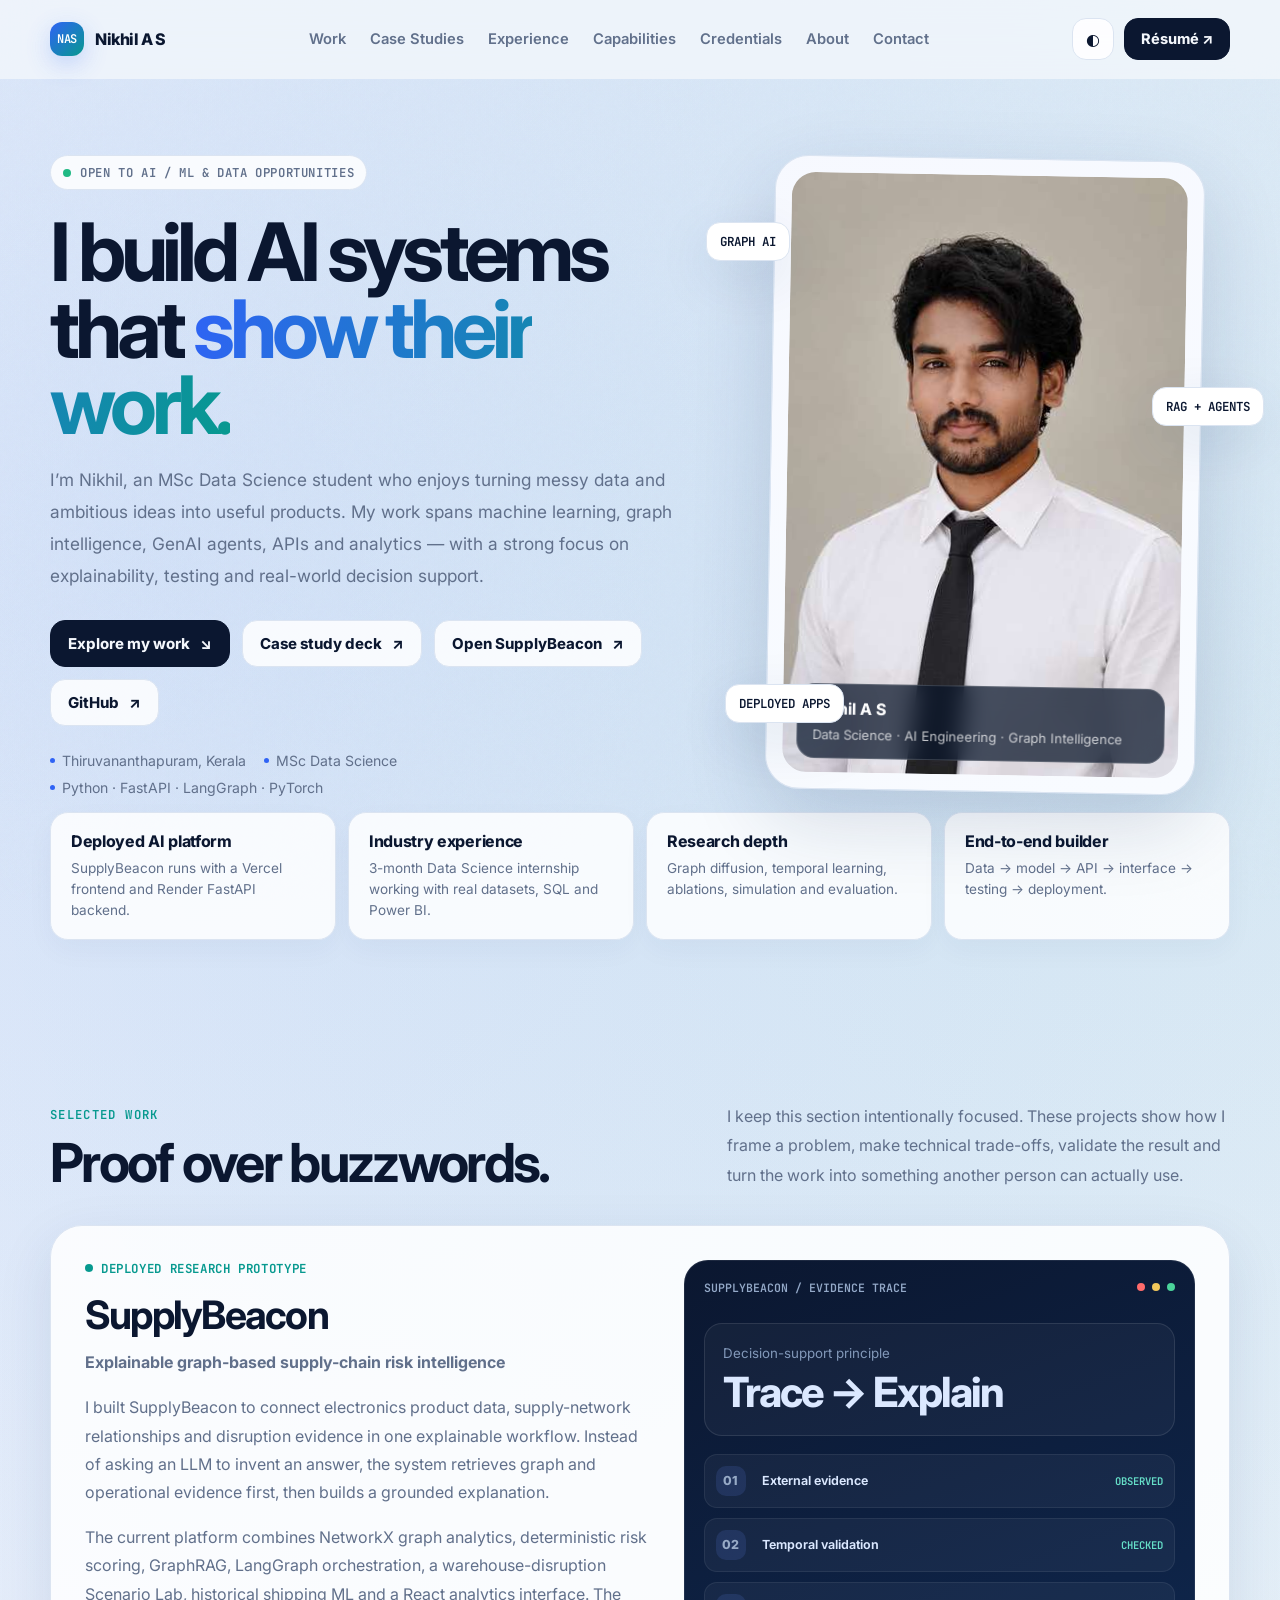
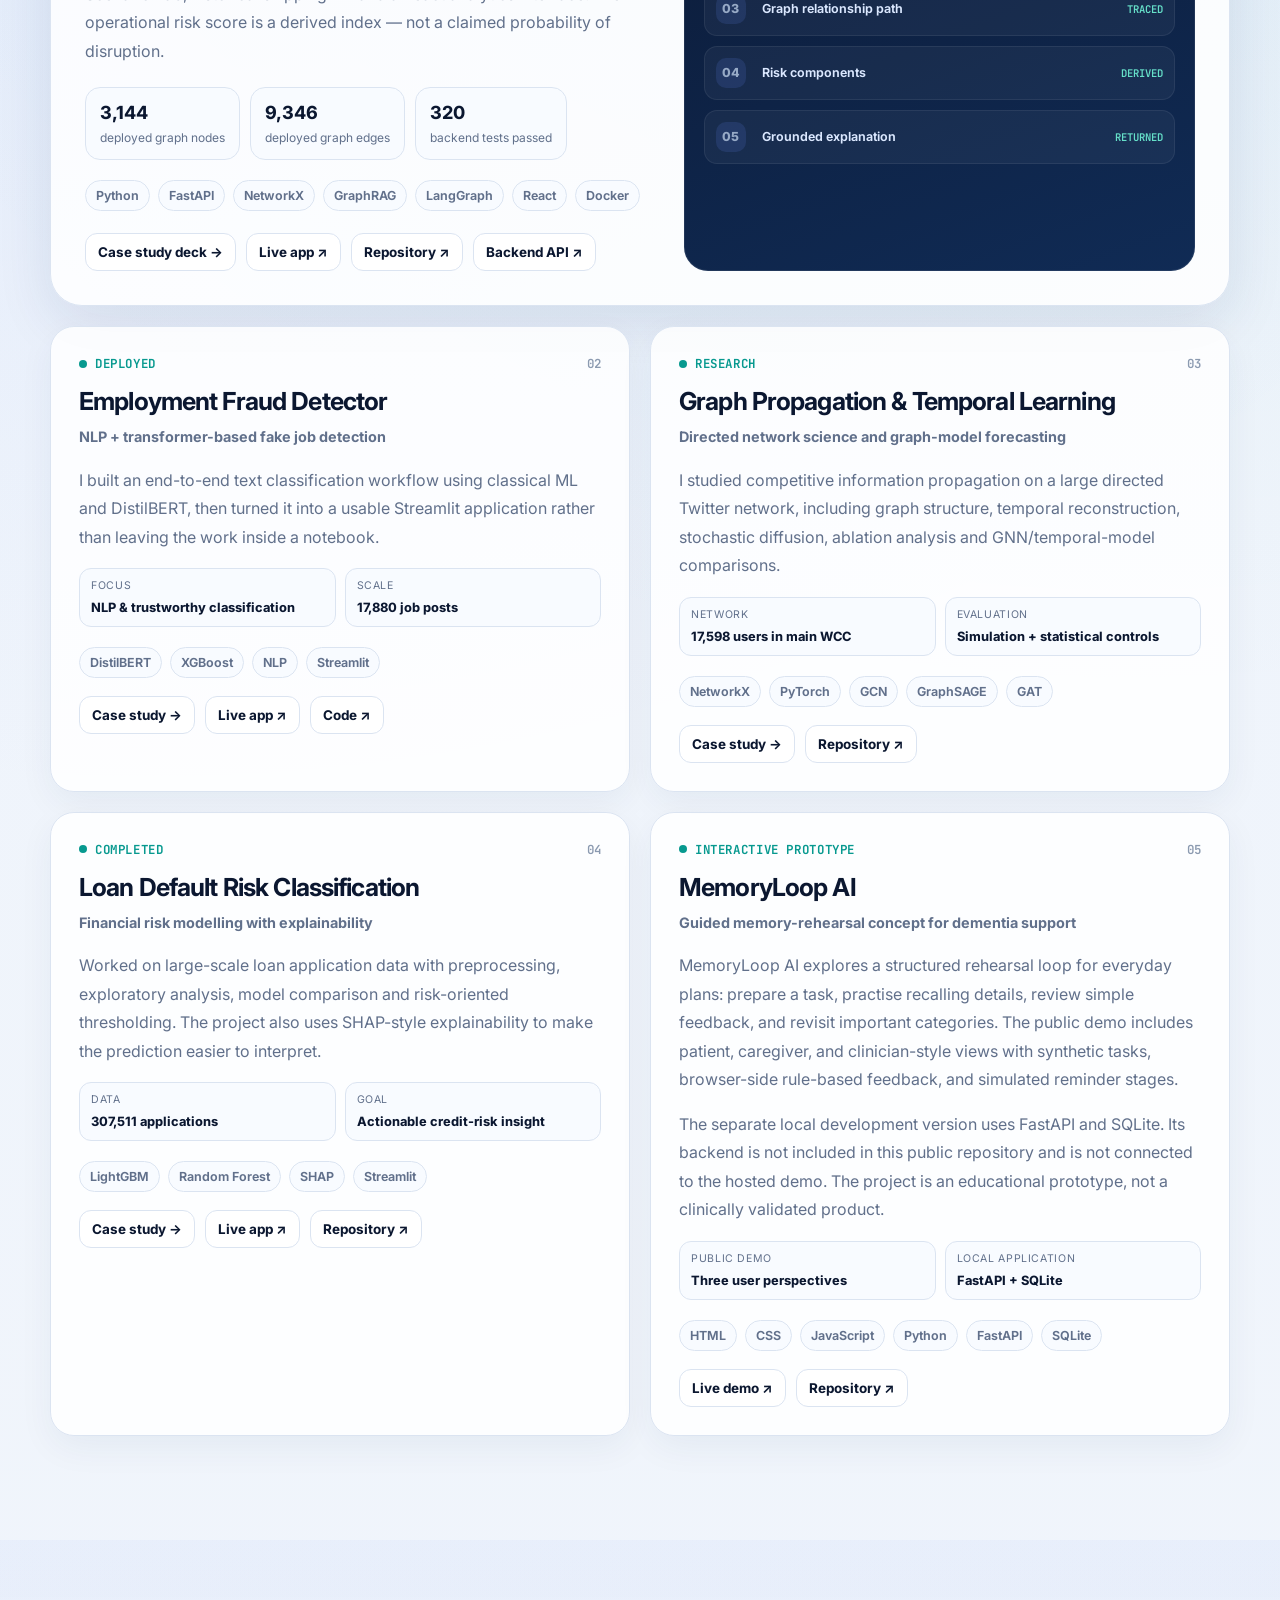
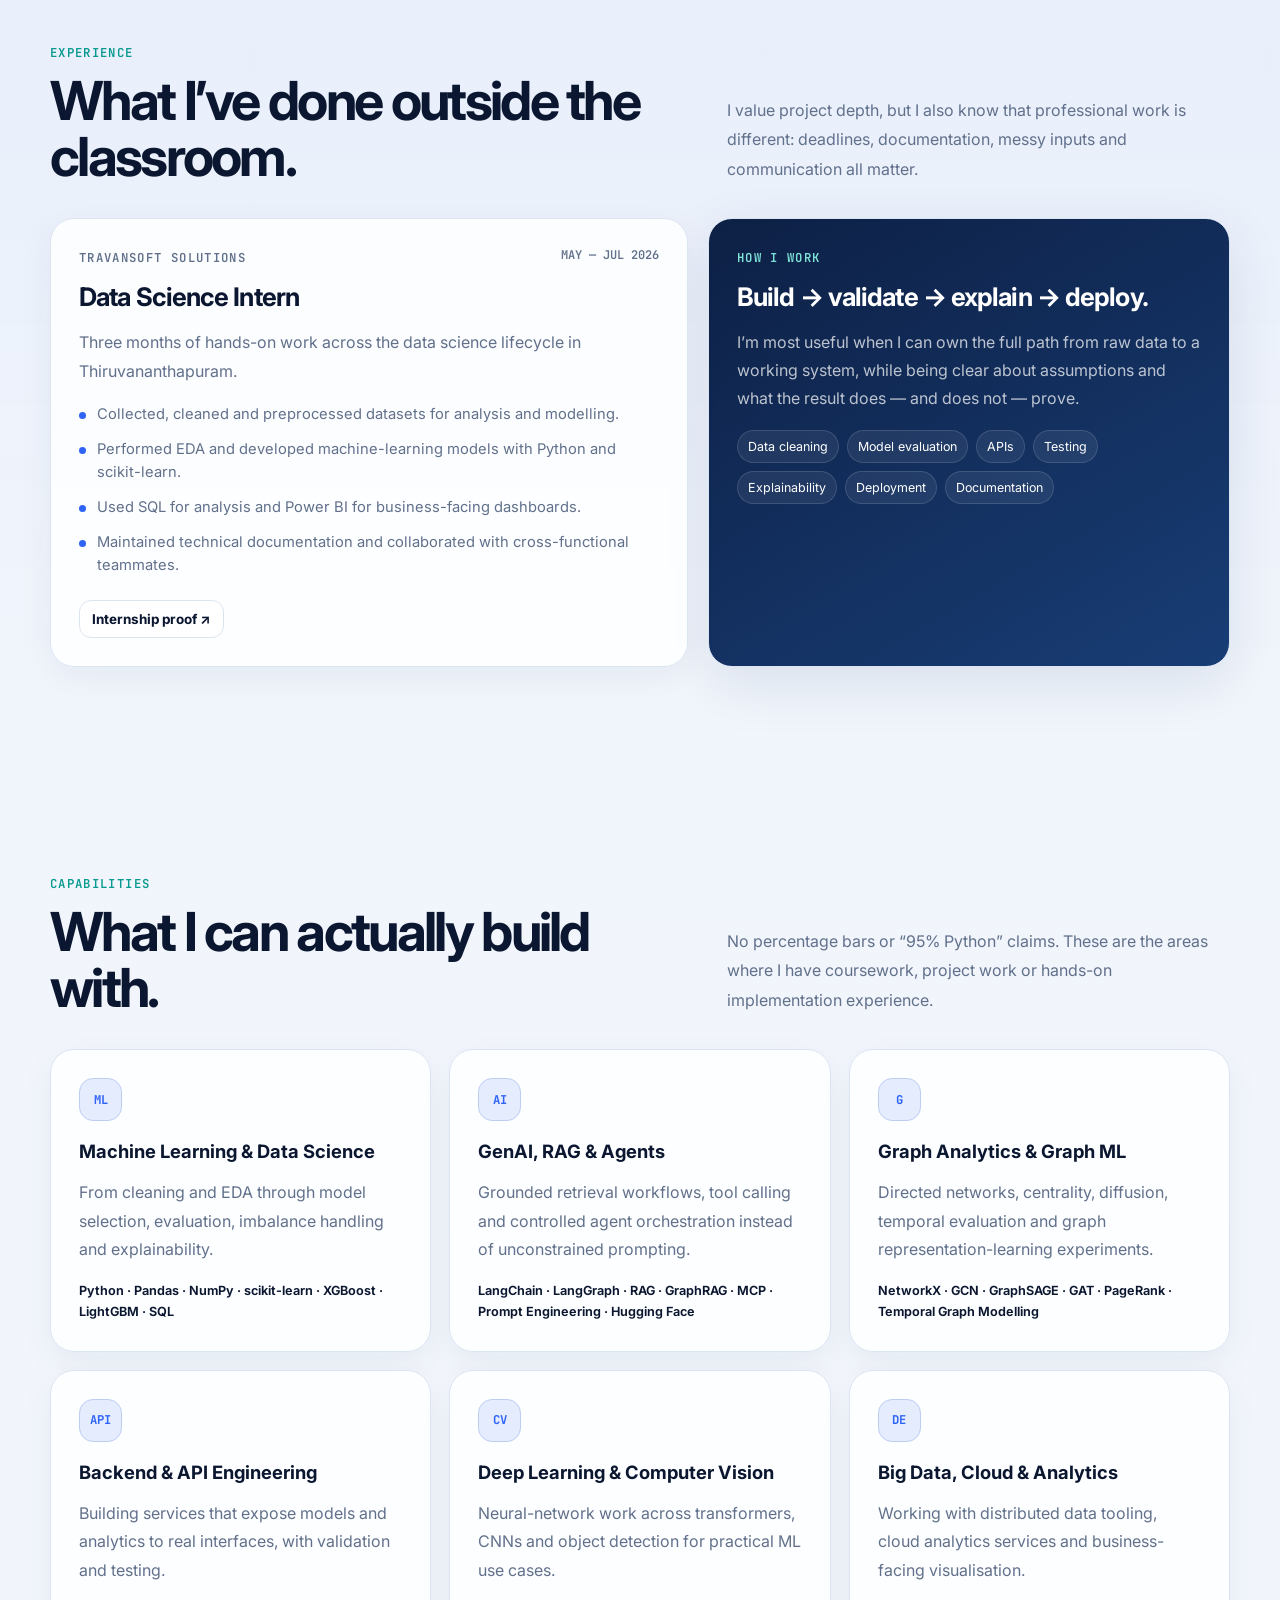
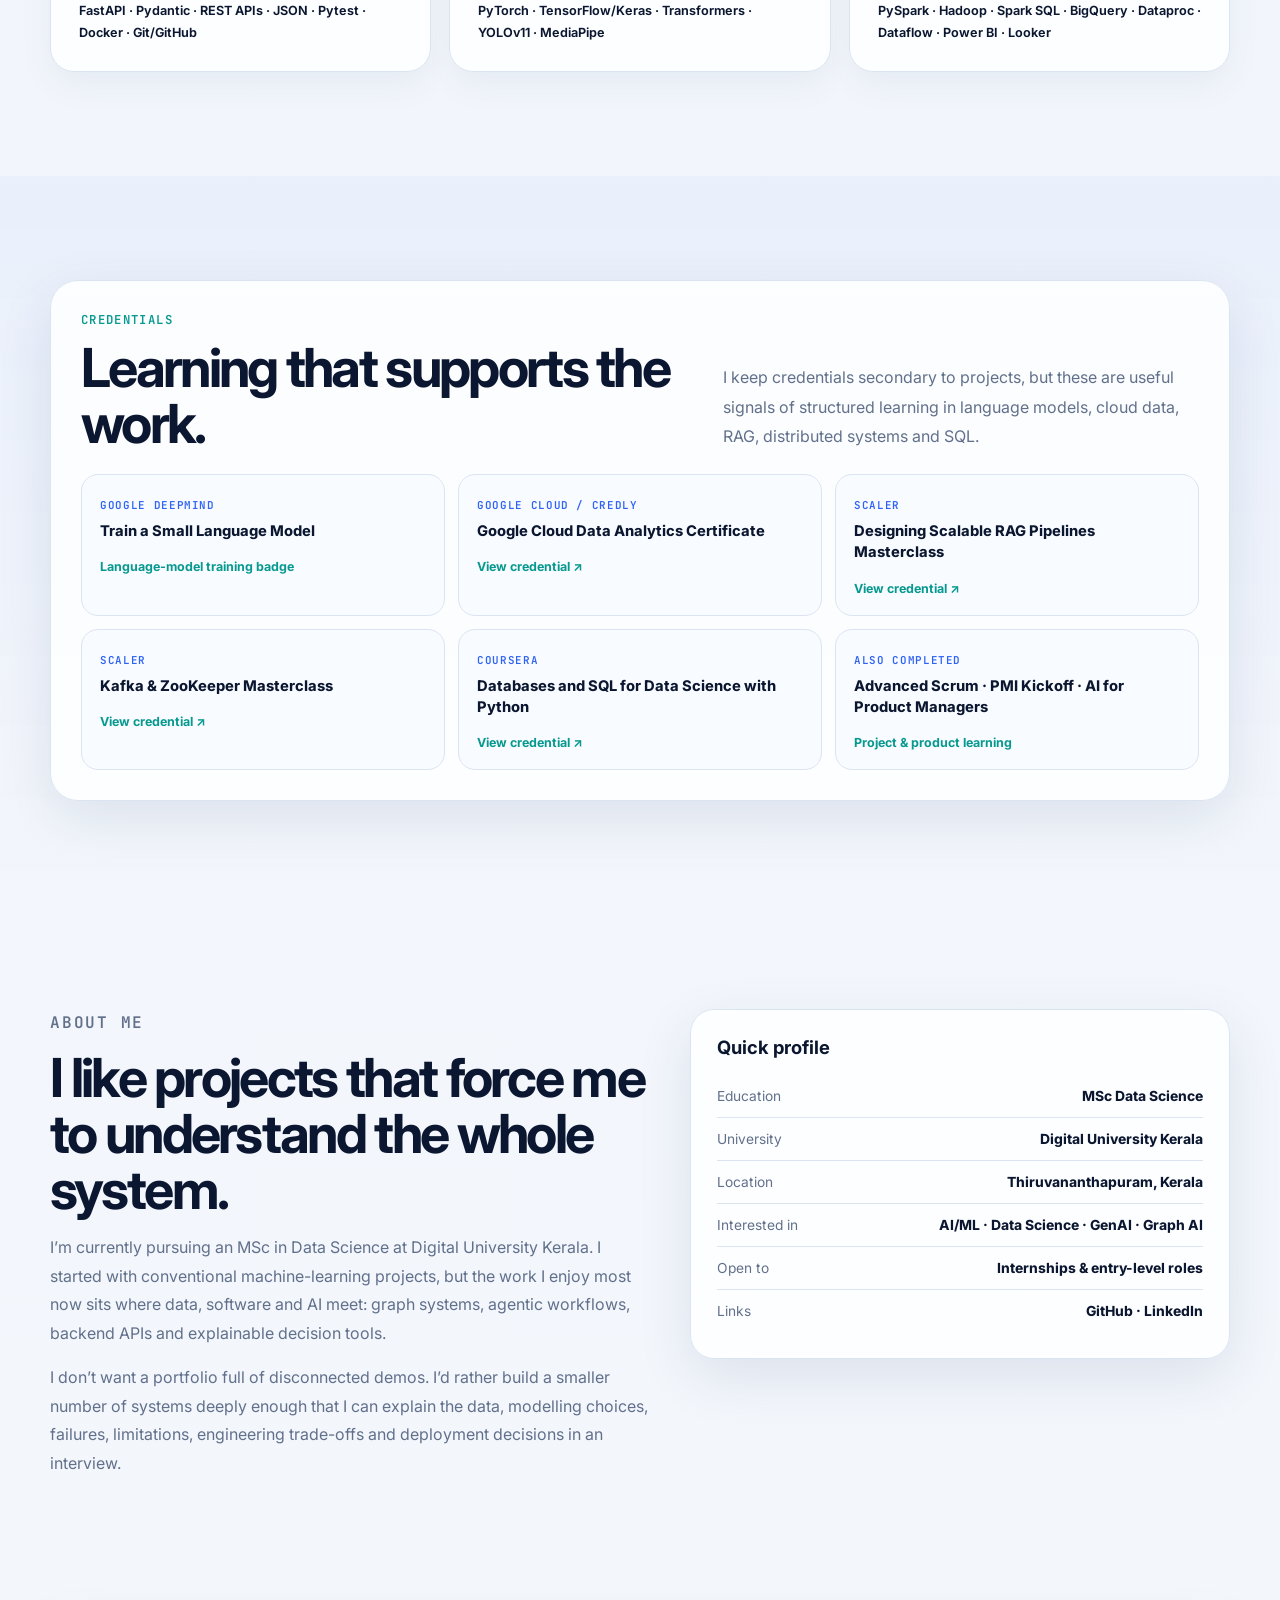
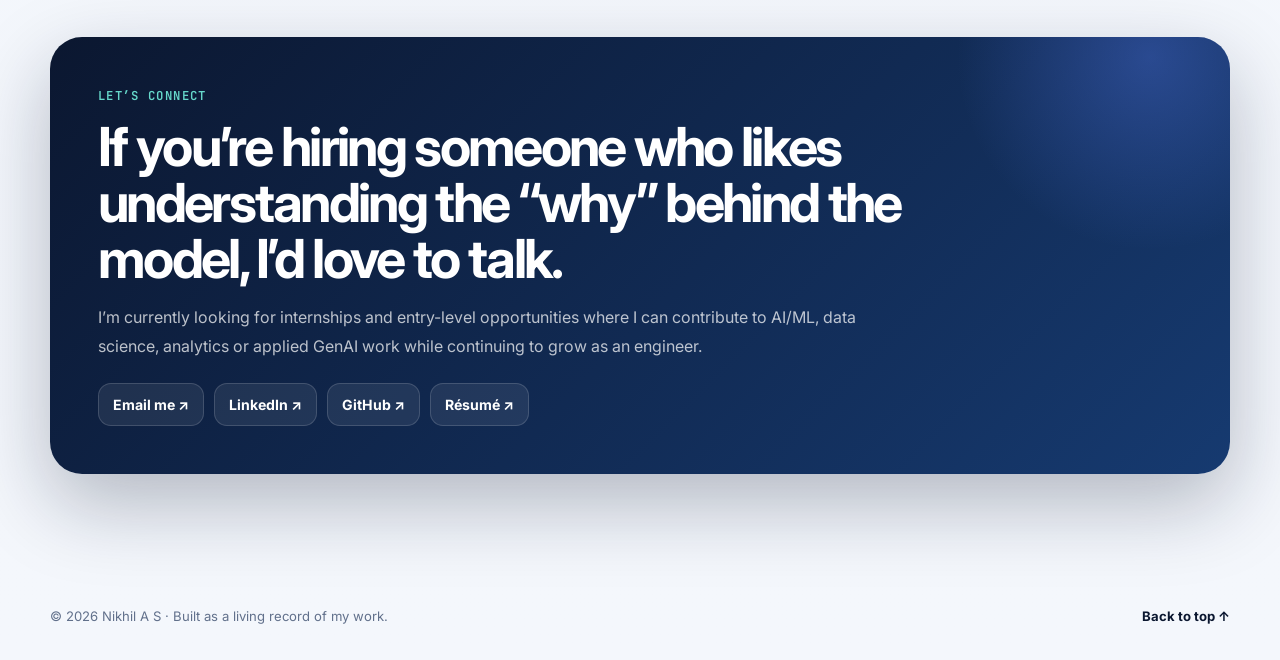
==== index.html @ 281809ca "Link recruiter case study deck from portfolio home" ====
<!doctype html>
<html lang="en" data-theme="light">
<head>
  <meta charset="utf-8">
  <meta name="viewport" content="width=device-width, initial-scale=1">
  <meta name="theme-color" content="#f5f8ff">
  <meta name="description" content="Nikhil A S — MSc Data Science student building applied AI, graph intelligence, GenAI, machine learning and data products.">
  <meta property="og:type" content="website">
  <meta property="og:title" content="Nikhil A S — AI, Data Science & Graph Intelligence">
  <meta property="og:description" content="Selected deployed projects, research work, technical capabilities and experience from Nikhil A S.">
  <title>Nikhil A S | AI, Data Science & Graph Intelligence</title>
  <link rel="icon" type="image/svg+xml" href="data:image/svg+xml,%3Csvg%20xmlns%3D%22http%3A%2F%2Fwww.w3.org/2000/svg%22%20viewBox%3D%220%200%2096%2096%22%3E%3Crect%20width%3D%2296%22%20height%3D%2296%22%20rx%3D%2220%22%20fill%3D%22%230b1730%22/%3E%3Ccircle%20cx%3D%2230%22%20cy%3D%2248%22%20r%3D%228%22%20fill%3D%22%234f7cff%22/%3E%3Ccircle%20cx%3D%2264%22%20cy%3D%2230%22%20r%3D%228%22%20fill%3D%22%23fff%22/%3E%3Ccircle%20cx%3D%2264%22%20cy%3D%2266%22%20r%3D%228%22%20fill%3D%22%2313b8a6%22/%3E%3Cpath%20d%3D%22M37%2044%2057%2033M37%2052%2057%2063%22%20stroke%3D%22%23c7d7ff%22%20stroke-width%3D%224%22%20stroke-linecap%3D%22round%22/%3E%3C/svg%3E">
  <link rel="preconnect" href="https://fonts.googleapis.com">
  <link rel="preconnect" href="https://fonts.gstatic.com" crossorigin>
  <link href="https://fonts.googleapis.com/css2?family=Inter:wght@400;500;600;700;800&family=JetBrains+Mono:wght@500;600&display=swap" rel="stylesheet">
  <style>
    :root{
      --bg:#f4f7fc;
      --bg2:#edf3fb;
      --panel:rgba(255,255,255,.84);
      --panel-solid:#ffffff;
      --panel-soft:#f8fbff;
      --text:#0b1730;
      --muted:#61708b;
      --line:#dbe4f1;
      --line-strong:#cad7e9;
      --blue:#2f63f5;
      --blue2:#6b8cff;
      --teal:#07998f;
      --teal-soft:#dcf7f3;
      --navy:#0d2045;
      --shadow:0 18px 55px rgba(24,49,94,.10);
      --shadow-strong:0 28px 80px rgba(19,45,91,.16);
      --radius:26px;
      --radius-sm:18px;
      --container:1180px;
      --mx:50%;
      --my:50%;
    }
    html[data-theme="dark"]{
      --bg:#07111f;
      --bg2:#0b1628;
      --panel:rgba(15,27,47,.84);
      --panel-solid:#0f1b2e;
      --panel-soft:#101f36;
      --text:#eef5ff;
      --muted:#9fb0c8;
      --line:#253852;
      --line-strong:#334b69;
      --blue:#6d91ff;
      --blue2:#9eb3ff;
      --teal:#4ed5c7;
      --teal-soft:#133934;
      --navy:#f2f7ff;
      --shadow:0 18px 55px rgba(0,0,0,.28);
      --shadow-strong:0 28px 80px rgba(0,0,0,.38);
    }
    *{box-sizing:border-box}
    html{scroll-behavior:smooth}
    body{
      margin:0;
      font-family:"Inter",system-ui,-apple-system,BlinkMacSystemFont,"Segoe UI",sans-serif;
      color:var(--text);
      background:
        radial-gradient(circle at 12% 8%,rgba(47,99,245,.11),transparent 28%),
        radial-gradient(circle at 88% 10%,rgba(7,153,143,.08),transparent 25%),
        linear-gradient(180deg,var(--bg2),var(--bg));
      transition:background .25s ease,color .25s ease;
      overflow-x:hidden;
    }
    a{color:inherit;text-decoration:none}
    button{font:inherit}
    img{max-width:100%;display:block}
    strong{font-weight:750}
    ::selection{background:rgba(47,99,245,.18)}
    .container{width:min(var(--container),calc(100% - 44px));margin:0 auto}
    .progress{position:fixed;inset:0 auto auto 0;height:3px;width:0;background:linear-gradient(90deg,var(--blue),var(--teal));z-index:2000}
    .noise{position:fixed;inset:0;pointer-events:none;opacity:.035;z-index:-1;background-image:url("data:image/svg+xml,%3Csvg viewBox='0 0 180 180' xmlns='http://www.w3.org/2000/svg'%3E%3Cfilter id='n'%3E%3CfeTurbulence type='fractalNoise' baseFrequency='.9' numOctaves='3' stitchTiles='stitch'/%3E%3C/filter%3E%3Crect width='100%25' height='100%25' filter='url(%23n)' opacity='.55'/%3E%3C/svg%3E")}
    .site-header{
      position:sticky;top:0;z-index:1200;
      backdrop-filter:blur(18px);
      background:color-mix(in srgb,var(--bg) 76%,transparent);
      border-bottom:1px solid transparent;
      transition:.25s ease;
    }
    .site-header.scrolled{border-color:var(--line);box-shadow:0 10px 36px rgba(22,42,77,.06)}
    .nav{height:78px;display:flex;align-items:center;justify-content:space-between;gap:24px}
    .brand{display:flex;align-items:center;gap:11px;font-weight:800;letter-spacing:-.03em}
    .brand-mark{width:34px;height:34px;border-radius:12px;background:linear-gradient(135deg,var(--blue),var(--teal));display:grid;place-items:center;color:#fff;font:600 12px "JetBrains Mono";box-shadow:0 8px 24px rgba(47,99,245,.24)}
    .nav-links{display:flex;align-items:center;gap:24px}
    .nav-links a{color:var(--muted);font-size:.92rem;font-weight:600;transition:.2s ease}
    .nav-links a:hover{color:var(--text)}
    .nav-actions{display:flex;align-items:center;gap:10px}
    .icon-btn,.menu-btn{width:42px;height:42px;border:1px solid var(--line);background:var(--panel);color:var(--text);border-radius:14px;cursor:pointer;display:grid;place-items:center;transition:.2s ease}
    .icon-btn:hover,.menu-btn:hover{transform:translateY(-2px);border-color:var(--line-strong);box-shadow:var(--shadow)}
    .resume-btn{padding:11px 16px;border-radius:14px;background:var(--text);color:var(--bg);font-weight:750;font-size:.91rem;border:1px solid var(--text);transition:.2s ease}
    .resume-btn:hover{transform:translateY(-2px);box-shadow:var(--shadow)}
    .menu-btn{display:none}
    .hero{position:relative;padding:76px 0 58px;min-height:calc(100vh - 78px);display:grid;align-items:center}
    .hero-grid{display:grid;grid-template-columns:1.12fr .88fr;gap:66px;align-items:center}
    .eyebrow{display:inline-flex;align-items:center;gap:9px;padding:8px 12px;border:1px solid var(--line);border-radius:999px;background:var(--panel);font:600 .77rem "JetBrains Mono";letter-spacing:.05em;color:var(--muted);text-transform:uppercase}
    .pulse{width:8px;height:8px;border-radius:50%;background:#20b984;box-shadow:0 0 0 0 rgba(32,185,132,.45);animation:pulse 2.2s infinite}
    @keyframes pulse{70%{box-shadow:0 0 0 9px rgba(32,185,132,0)}100%{box-shadow:0 0 0 0 rgba(32,185,132,0)}}
    .hero h1{margin:24px 0 20px;font-size:clamp(3.1rem,6.3vw,6.2rem);line-height:.95;letter-spacing:-.064em;max-width:900px}
    .hero h1 .accent{background:linear-gradient(100deg,var(--blue),var(--teal));-webkit-background-clip:text;background-clip:text;color:transparent}
    .hero-lede{max-width:760px;font-size:1.08rem;line-height:1.85;color:var(--muted);margin:0}
    .hero-actions{display:flex;flex-wrap:wrap;gap:12px;margin-top:28px}
    .btn{display:inline-flex;align-items:center;gap:10px;padding:13px 17px;border-radius:15px;font-weight:750;font-size:.94rem;border:1px solid var(--line);transition:.2s ease}
    .btn-primary{background:var(--text);color:var(--bg);border-color:var(--text)}
    .btn-secondary{background:var(--panel)}
    .btn:hover{transform:translateY(-3px);box-shadow:var(--shadow)}
    .btn .arrow{transition:transform .2s ease}
    .btn:hover .arrow{transform:translate(3px,-2px)}
    .hero-meta{display:flex;flex-wrap:wrap;gap:10px 18px;margin-top:26px;color:var(--muted);font-size:.88rem}
    .hero-meta span{display:flex;align-items:center;gap:7px}
    .hero-meta span:before{content:"";width:5px;height:5px;border-radius:50%;background:var(--blue)}
    .hero-visual{position:relative;min-height:600px;display:grid;place-items:center}
    .network-orbit{position:absolute;inset:3% -4% 3% 0;z-index:0;opacity:.92}
    .network-orbit svg{width:100%;height:100%;overflow:visible}
    .network-line{stroke:color-mix(in srgb,var(--blue) 35%,transparent);stroke-width:1.3;stroke-dasharray:5 10;animation:dash 17s linear infinite}
    .network-node{fill:var(--panel-solid);stroke:var(--blue);stroke-width:2;filter:drop-shadow(0 8px 10px rgba(47,99,245,.16))}
    .network-node.alt{stroke:var(--teal)}
    .network-core{fill:var(--blue)}
    @keyframes dash{to{stroke-dashoffset:-160}}
    .profile-card{
      position:relative;z-index:2;width:min(430px,92%);padding:16px;border-radius:34px;
      background:linear-gradient(160deg,color-mix(in srgb,var(--panel-solid) 96%,var(--blue) 4%),var(--panel-soft));
      border:1px solid var(--line);box-shadow:var(--shadow-strong);transform:rotate(1deg);
      transition:transform .35s ease,box-shadow .35s ease;
    }
    .profile-card:hover{transform:rotate(0deg) translateY(-6px)}
    .portrait-wrap{position:relative;overflow:hidden;border-radius:24px;background:var(--panel-soft)}
    .portrait-wrap img{width:100%;aspect-ratio:4/4.7;object-fit:cover;object-position:center 20%;transition:transform .6s cubic-bezier(.2,.8,.2,1)}
    .profile-card:hover img{transform:scale(1.025)}
    .profile-glass{position:absolute;left:14px;right:14px;bottom:14px;padding:14px 15px;background:rgba(8,20,41,.72);color:#fff;border:1px solid rgba(255,255,255,.16);border-radius:18px;backdrop-filter:blur(12px)}
    .profile-glass strong{display:block;font-size:1rem;margin-bottom:5px}
    .profile-glass span{font-size:.82rem;color:rgba(255,255,255,.75)}
    .floating-chip{position:absolute;z-index:4;padding:10px 13px;border-radius:14px;background:var(--panel-solid);border:1px solid var(--line);box-shadow:var(--shadow);font:600 .78rem "JetBrains Mono";color:var(--text)}
    .chip-one{top:10%;left:-7%;animation:float 5.6s ease-in-out infinite}
    .chip-two{right:-7%;top:36%;animation:float 6.4s ease-in-out infinite reverse}
    .chip-three{left:-3%;bottom:11%;animation:float 6s ease-in-out infinite .4s}
    @keyframes float{50%{transform:translateY(-10px)}}
    .proof-strip{padding:16px 0 0}
    .proof-grid{display:grid;grid-template-columns:repeat(4,1fr);gap:12px}
    .proof-item{padding:18px 20px;border-radius:18px;border:1px solid var(--line);background:var(--panel);box-shadow:0 10px 28px rgba(24,49,94,.04)}
    .proof-item strong{display:block;font-size:1rem;letter-spacing:-.02em;margin-bottom:6px}
    .proof-item span{color:var(--muted);font-size:.85rem;line-height:1.5}
    .section{padding:104px 0}
    .section-soft{background:linear-gradient(180deg,color-mix(in srgb,var(--blue) 4%,transparent),transparent)}
    .section-head{display:grid;grid-template-columns:1fr .8fr;gap:48px;align-items:end;margin-bottom:34px}
    .kicker{margin:0 0 12px;font:600 .77rem "JetBrains Mono";letter-spacing:.11em;text-transform:uppercase;color:var(--teal)}
    .section-head h2,.about-copy h2,.contact-box h2{margin:0;font-size:clamp(2.15rem,4.2vw,4rem);letter-spacing:-.05em;line-height:1.04}
    .section-copy{margin:0;color:var(--muted);line-height:1.85}
    .feature-card{
      position:relative;overflow:hidden;display:grid;grid-template-columns:1.05fr .95fr;gap:34px;
      padding:34px;border-radius:32px;border:1px solid var(--line);background:var(--panel);box-shadow:var(--shadow);
      isolation:isolate;
    }
    .feature-card:before,.interactive:before{
      content:"";position:absolute;inset:0;pointer-events:none;opacity:0;transition:opacity .25s ease;
      background:radial-gradient(360px circle at var(--mx) var(--my),rgba(73,116,255,.12),transparent 55%);
      z-index:-1;
    }
    .feature-card:hover:before,.interactive:hover:before{opacity:1}
    .project-status{display:flex;align-items:center;gap:8px;color:var(--teal);font:650 .78rem "JetBrains Mono";text-transform:uppercase;letter-spacing:.05em}
    .project-status:before{content:"";width:8px;height:8px;border-radius:50%;background:currentColor}
    .feature-card h3{font-size:2.45rem;letter-spacing:-.045em;margin:14px 0 10px}
    .project-sub{margin:0 0 17px;color:var(--blue);font-weight:700}
    .feature-card p,.project-card p,.cap-card p,.experience-card p,.about-copy p{color:var(--muted);line-height:1.78}
    .tags{display:flex;flex-wrap:wrap;gap:8px;margin-top:20px}
    .tags span{padding:7px 10px;border-radius:999px;background:var(--panel-soft);border:1px solid var(--line);font-size:.78rem;color:var(--muted);font-weight:650}
    .metrics{display:flex;flex-wrap:wrap;gap:10px;margin-top:22px}
    .metric{min-width:128px;padding:13px 14px;border:1px solid var(--line);border-radius:15px;background:var(--panel-soft)}
    .metric strong{display:block;font-size:1.13rem;margin-bottom:3px}
    .metric span{font-size:.75rem;color:var(--muted)}
    .project-actions{display:flex;flex-wrap:wrap;gap:10px;margin-top:22px}
    .mini-link{display:inline-flex;align-items:center;gap:8px;padding:10px 12px;border-radius:12px;border:1px solid var(--line);background:var(--panel-solid);font-size:.84rem;font-weight:720;transition:.2s ease}
    .mini-link:hover{transform:translateY(-2px);border-color:var(--line-strong);box-shadow:var(--shadow)}
    .system-preview{height:100%;min-height:420px;border-radius:24px;padding:20px;background:linear-gradient(160deg,#0b1730,#102b55);color:#dbe8ff;box-shadow:inset 0 0 0 1px rgba(255,255,255,.08)}
    .preview-top{display:flex;justify-content:space-between;align-items:center;font:600 .72rem "JetBrains Mono";color:#94a9c8}
    .lights{display:flex;gap:7px}.lights i{width:8px;height:8px;border-radius:50%;background:#47617e}.lights i:nth-child(1){background:#ff6b6b}.lights i:nth-child(2){background:#f1c75b}.lights i:nth-child(3){background:#4bd49b}
    .preview-score{margin:28px 0 14px;padding:18px;border:1px solid rgba(255,255,255,.1);border-radius:18px;background:rgba(255,255,255,.04)}
    .preview-score small{color:#8298b9}.preview-score strong{display:block;font-size:2.6rem;margin-top:5px;letter-spacing:-.05em}
    .trace{display:grid;gap:10px;margin-top:18px}
    .trace-row{display:grid;grid-template-columns:36px 1fr auto;gap:10px;align-items:center;padding:11px;border-radius:13px;background:rgba(255,255,255,.045);border:1px solid rgba(255,255,255,.07);font-size:.78rem}
    .trace-icon{width:30px;height:30px;border-radius:10px;display:grid;place-items:center;background:rgba(107,140,255,.14);color:#a9bcff;font-weight:800}
    .trace-row span{color:#97aac6}.trace-row b{font-weight:650}
    .trace-state{font:600 .66rem "JetBrains Mono";color:#66e0c9 !important}
    .project-grid{display:grid;grid-template-columns:repeat(2,minmax(0,1fr));gap:20px;margin-top:20px}
    .project-card,.cap-card,.experience-card{
      position:relative;overflow:hidden;padding:28px;border:1px solid var(--line);border-radius:24px;background:var(--panel);box-shadow:0 12px 35px rgba(25,49,92,.055);
      transition:transform .28s ease,border-color .28s ease,box-shadow .28s ease;
      isolation:isolate;
    }
    .project-card:hover,.cap-card:hover,.experience-card:hover{transform:translateY(-6px);border-color:var(--line-strong);box-shadow:var(--shadow)}
    .project-top{display:flex;justify-content:space-between;gap:16px;align-items:flex-start}
    .project-index{font:600 .78rem "JetBrains Mono";color:#8b9ab0}
    .project-card h3{font-size:1.55rem;letter-spacing:-.035em;margin:14px 0 8px}
    .project-card .project-sub{font-size:.9rem;margin-bottom:12px}
    .project-card .project-actions{margin-top:18px}
    .case-note{display:grid;grid-template-columns:repeat(2,1fr);gap:9px;margin-top:17px}
    .case-note div{padding:10px 11px;border-radius:12px;background:var(--panel-soft);border:1px solid var(--line)}
    .case-note small{display:block;color:var(--muted);font-size:.66rem;text-transform:uppercase;letter-spacing:.06em;margin-bottom:4px}
    .case-note strong{font-size:.8rem}
    .experience-grid{display:grid;grid-template-columns:1.1fr .9fr;gap:20px}
    .experience-title{display:flex;align-items:flex-start;justify-content:space-between;gap:20px}
    .experience-title h3{margin:0;font-size:1.6rem;letter-spacing:-.035em}
    .experience-title span{font:600 .75rem "JetBrains Mono";color:var(--muted);white-space:nowrap}
    .experience-card ul{margin:18px 0 0;padding:0;list-style:none;display:grid;gap:11px}
    .experience-card li{position:relative;padding-left:18px;color:var(--muted);line-height:1.6;font-size:.92rem}
    .experience-card li:before{content:"";position:absolute;left:0;top:.62em;width:7px;height:7px;border-radius:50%;background:var(--blue)}
    .evidence-card{padding:28px;border:1px solid var(--line);border-radius:24px;background:linear-gradient(150deg,var(--navy),#183d75);color:#fff;box-shadow:var(--shadow)}
    html[data-theme="dark"] .evidence-card{background:linear-gradient(150deg,#102445,#16345f)}
    .evidence-card .kicker{color:#7fe2d8}.evidence-card h3{margin:0 0 14px;font-size:1.6rem;letter-spacing:-.035em}
    .evidence-card p{color:rgba(255,255,255,.72);line-height:1.75}
    .evidence-list{display:flex;flex-wrap:wrap;gap:8px;margin-top:18px}
    .evidence-list span{padding:8px 10px;border:1px solid rgba(255,255,255,.13);background:rgba(255,255,255,.07);border-radius:999px;font-size:.78rem}
    .cap-grid{display:grid;grid-template-columns:repeat(3,1fr);gap:18px}
    .cap-card{min-height:225px}
    .cap-icon{width:43px;height:43px;border-radius:14px;display:grid;place-items:center;background:color-mix(in srgb,var(--blue) 10%,var(--panel-soft));border:1px solid color-mix(in srgb,var(--blue) 18%,var(--line));font:700 .76rem "JetBrains Mono";color:var(--blue)}
    .cap-card h3{margin:19px 0 9px;font-size:1.15rem}
    .cap-stack{margin-top:16px;color:var(--text);font-size:.79rem;font-weight:650;line-height:1.7}
    .credentials-shell{padding:30px;border:1px solid var(--line);border-radius:28px;background:var(--panel);box-shadow:var(--shadow)}
    .credential-grid{display:grid;grid-template-columns:repeat(3,1fr);gap:13px;margin-top:22px}
    .credential{padding:18px;border:1px solid var(--line);border-radius:17px;background:var(--panel-soft);transition:.2s ease}
    .credential:hover{transform:translateY(-3px);border-color:var(--line-strong);box-shadow:0 10px 28px rgba(25,49,92,.07)}
    .credential small{font:600 .68rem "JetBrains Mono";color:var(--blue);text-transform:uppercase;letter-spacing:.06em}
    .credential strong{display:block;margin:8px 0 13px;font-size:.92rem;line-height:1.45}
    .credential span{font-size:.78rem;color:var(--teal);font-weight:700}
    .about-grid{display:grid;grid-template-columns:1fr .9fr;gap:40px;align-items:start}
    .about-copy p{font-size:1rem}
    .about-panel{padding:26px;border:1px solid var(--line);border-radius:24px;background:var(--panel);box-shadow:var(--shadow)}
    .about-panel h3{margin:0 0 17px;font-size:1.15rem}
    .about-list{display:grid;gap:0}
    .about-row{display:flex;justify-content:space-between;gap:24px;padding:13px 0;border-bottom:1px solid var(--line)}
    .about-row:last-child{border-bottom:0}.about-row span{color:var(--muted);font-size:.86rem}.about-row strong{text-align:right;font-size:.87rem}
    .contact-section{padding-top:40px}
    .contact-box{position:relative;overflow:hidden;padding:48px;border-radius:32px;background:linear-gradient(135deg,#0b1730,#163a70);color:#fff;box-shadow:0 30px 80px rgba(11,23,48,.28)}
    .contact-box:after{content:"";position:absolute;width:420px;height:420px;border-radius:50%;right:-130px;top:-190px;background:radial-gradient(circle,rgba(91,130,255,.32),transparent 65%)}
    .contact-box .kicker{color:#66d8cb}.contact-box p{position:relative;z-index:1;color:rgba(255,255,255,.72);max-width:760px;line-height:1.8}
    .contact-box h2{position:relative;z-index:1;max-width:850px}.contact-actions{position:relative;z-index:1;display:flex;flex-wrap:wrap;gap:10px;margin-top:22px}
    .contact-actions a{padding:12px 14px;border:1px solid rgba(255,255,255,.15);border-radius:13px;background:rgba(255,255,255,.08);font-weight:700;font-size:.88rem;transition:.2s ease}
    .contact-actions a:hover{background:rgba(255,255,255,.14);transform:translateY(-2px)}
    .footer{padding:30px 0 36px}
    .footer-wrap{display:flex;justify-content:space-between;align-items:center;gap:16px;color:var(--muted);font-size:.82rem}
    .footer a{font-weight:700;color:var(--text)}
    .reveal{opacity:0;transform:translateY(24px);transition:opacity .65s ease,transform .65s cubic-bezier(.2,.8,.2,1)}
    .reveal.visible{opacity:1;transform:none}
    :focus-visible{outline:3px solid color-mix(in srgb,var(--blue) 45%,transparent);outline-offset:4px;border-radius:8px}
    @media(max-width:1050px){
      .hero-grid,.feature-card,.experience-grid,.about-grid,.section-head{grid-template-columns:1fr}
      .hero{padding-top:50px}.hero-visual{min-height:540px}.section-head{gap:18px}
      .proof-grid{grid-template-columns:repeat(2,1fr)}
      .cap-grid{grid-template-columns:repeat(2,1fr)}
      .credential-grid{grid-template-columns:repeat(2,1fr)}
    }
    @media(max-width:760px){
      .container{width:min(100% - 28px,var(--container))}
      .nav{height:68px}.nav-links{position:absolute;left:14px;right:14px;top:76px;padding:14px;background:var(--panel-solid);border:1px solid var(--line);border-radius:18px;box-shadow:var(--shadow);display:none;flex-direction:column;align-items:stretch;gap:0}
      .nav-links.active{display:flex}.nav-links a{padding:11px 8px}.menu-btn{display:grid}.resume-btn{display:none}
      .hero{min-height:auto;padding:48px 0 34px}.hero h1{font-size:clamp(3rem,15vw,5rem)}
      .hero-grid{gap:36px}.hero-visual{min-height:470px}.profile-card{width:min(370px,88%)}.floating-chip{font-size:.66rem}.chip-one{left:-2%}.chip-two{right:-2%}
      .proof-grid,.project-grid,.cap-grid,.credential-grid{grid-template-columns:1fr}
      .section{padding:78px 0}.feature-card,.project-card,.cap-card,.experience-card,.credentials-shell{padding:22px}
      .feature-card h3{font-size:2rem}.system-preview{min-height:360px}
      .case-note{grid-template-columns:1fr}.contact-box{padding:32px 24px}.footer-wrap{flex-direction:column;align-items:flex-start}
    }
    @media(prefers-reduced-motion:reduce){
      html{scroll-behavior:auto}
      *,*:before,*:after{animation-duration:.001ms !important;animation-iteration-count:1 !important;transition-duration:.001ms !important}
      .reveal{opacity:1;transform:none}
    }
  </style>
</head>
<body>
<div class="noise"></div>
<div class="progress" id="progress"></div>

<header class="site-header" id="site-header">
  <div class="container nav">
    <a class="brand" href="#home" aria-label="Nikhil A S home">
      <span class="brand-mark">NAS</span>
      <span>Nikhil A S</span>
    </a>
    <nav class="nav-links" id="nav-links" aria-label="Primary navigation">
      <a href="#work">Work</a>
      <a href="case-studies.html">Case Studies</a>
      <a href="#experience">Experience</a>
      <a href="#capabilities">Capabilities</a>
      <a href="#credentials">Credentials</a>
      <a href="#about">About</a>
      <a href="#contact">Contact</a>
    </nav>
    <div class="nav-actions">
      <button class="icon-btn" id="theme-toggle" type="button" aria-label="Toggle color theme">◐</button>
      <a class="resume-btn" href="resume.html" target="_blank" rel="noopener">Résumé ↗</a>
      <button class="menu-btn" id="menu-btn" type="button" aria-label="Open navigation" aria-expanded="false">☰</button>
    </div>
  </div>
</header>

<main>
<section class="hero" id="home">
  <div class="container hero-grid">
    <div class="hero-copy reveal">
      <div class="eyebrow"><span class="pulse"></span> Open to AI / ML & data opportunities</div>
      <h1>I build AI systems that <span class="accent">show their work.</span></h1>
      <p class="hero-lede">
        I’m Nikhil, an MSc Data Science student who enjoys turning messy data and ambitious ideas into useful products.
        My work spans machine learning, graph intelligence, GenAI agents, APIs and analytics — with a strong focus on
        explainability, testing and real-world decision support.
      </p>
      <div class="hero-actions">
        <a class="btn btn-primary" href="#work">Explore my work <span class="arrow">↘</span></a>
        <a class="btn btn-secondary" href="case-studies.html">Case study deck <span class="arrow">↗</span></a>
        <a class="btn btn-secondary" href="https://supply-beacon.vercel.app/login" target="_blank" rel="noopener">Open SupplyBeacon <span class="arrow">↗</span></a>
        <a class="btn btn-secondary" href="https://github.com/nikhilasds25-bit" target="_blank" rel="noopener">GitHub <span class="arrow">↗</span></a>
      </div>
      <div class="hero-meta">
        <span>Thiruvananthapuram, Kerala</span>
        <span>MSc Data Science</span>
        <span>Python · FastAPI · LangGraph · PyTorch</span>
      </div>
    </div>

    <div class="hero-visual reveal" aria-label="Profile and graph-inspired visual">
      <div class="network-orbit" aria-hidden="true">
        <svg viewBox="0 0 560 620">
          <path class="network-line" d="M102 148 L250 86 L421 155 L452 332 L336 500 L150 476 L72 310 Z"/>
          <path class="network-line" d="M102 148 L278 292 L421 155 M72 310 L278 292 L452 332 M150 476 L278 292 L336 500"/>
          <circle class="network-node" cx="102" cy="148" r="11"/><circle class="network-node alt" cx="250" cy="86" r="9"/>
          <circle class="network-node" cx="421" cy="155" r="11"/><circle class="network-node alt" cx="452" cy="332" r="10"/>
          <circle class="network-node" cx="336" cy="500" r="11"/><circle class="network-node alt" cx="150" cy="476" r="9"/>
          <circle class="network-node" cx="72" cy="310" r="10"/><circle class="network-core" cx="278" cy="292" r="15"/>
        </svg>
      </div>
      <span class="floating-chip chip-one">GRAPH AI</span>
      <span class="floating-chip chip-two">RAG + AGENTS</span>
      <span class="floating-chip chip-three">DEPLOYED APPS</span>
      <div class="profile-card" data-tilt>
        <div class="portrait-wrap">
          <img src="assets/nikhil-portrait.jpg" alt="Portrait of Nikhil A S" width="480" height="600" fetchpriority="high">
          <div class="profile-glass">
            <strong>Nikhil A S</strong>
            <span>Data Science · AI Engineering · Graph Intelligence</span>
          </div>
        </div>
      </div>
    </div>
  </div>

  <div class="container proof-strip reveal">
    <div class="proof-grid">
      <div class="proof-item"><strong>Deployed AI platform</strong><span>SupplyBeacon runs with a Vercel frontend and Render FastAPI backend.</span></div>
      <div class="proof-item"><strong>Industry experience</strong><span>3-month Data Science internship working with real datasets, SQL and Power BI.</span></div>
      <div class="proof-item"><strong>Research depth</strong><span>Graph diffusion, temporal learning, ablations, simulation and evaluation.</span></div>
      <div class="proof-item"><strong>End-to-end builder</strong><span>Data → model → API → interface → testing → deployment.</span></div>
    </div>
  </div>
</section>

<section class="section" id="work">
  <div class="container">
    <div class="section-head reveal">
      <div>
        <p class="kicker">Selected work</p>
        <h2>Proof over buzzwords.</h2>
      </div>
      <p class="section-copy">
        I keep this section intentionally focused. These projects show how I frame a problem, make technical trade-offs,
        validate the result and turn the work into something another person can actually use.
      </p>
    </div>

    <article class="feature-card interactive reveal" data-spotlight>
      <div>
        <div class="project-status">Deployed research prototype</div>
        <h3>SupplyBeacon</h3>
        <p class="project-sub">Explainable graph-based supply-chain risk intelligence</p>
        <p>
          I built SupplyBeacon to connect electronics product data, supply-network relationships and disruption evidence in one explainable workflow.
          Instead of asking an LLM to invent an answer, the system retrieves graph and operational evidence first, then builds a grounded explanation.
        </p>
        <p>
          The current platform combines NetworkX graph analytics, deterministic risk scoring, GraphRAG, LangGraph orchestration,
          a warehouse-disruption Scenario Lab, historical shipping ML and a React analytics interface.
          The operational risk score is a derived index — not a claimed probability of disruption.
        </p>
        <div class="metrics">
          <div class="metric"><strong>3,144</strong><span>deployed graph nodes</span></div>
          <div class="metric"><strong>9,346</strong><span>deployed graph edges</span></div>
          <div class="metric"><strong>320</strong><span>backend tests passed</span></div>
        </div>
        <div class="tags">
          <span>Python</span><span>FastAPI</span><span>NetworkX</span><span>GraphRAG</span><span>LangGraph</span><span>React</span><span>Docker</span>
        </div>
        <div class="project-actions">
          <a class="mini-link" href="case-studies.html#supplybeacon">Case study deck →</a>
          <a class="mini-link" href="https://supply-beacon.vercel.app/login" target="_blank" rel="noopener">Live app ↗</a>
          <a class="mini-link" href="https://github.com/nikhilasds25-bit/SupplyBeacon" target="_blank" rel="noopener">Repository ↗</a>
          <a class="mini-link" href="https://supplybeacon-api.onrender.com" target="_blank" rel="noopener">Backend API ↗</a>
        </div>
      </div>

      <div class="system-preview" aria-label="Illustrative SupplyBeacon evidence workflow">
        <div class="preview-top"><span>SUPPLYBEACON / EVIDENCE TRACE</span><span class="lights"><i></i><i></i><i></i></span></div>
        <div class="preview-score">
          <small>Decision-support principle</small>
          <strong>Trace → Explain</strong>
        </div>
        <div class="trace">
          <div class="trace-row"><span class="trace-icon">01</span><b>External evidence</b><span class="trace-state">OBSERVED</span></div>
          <div class="trace-row"><span class="trace-icon">02</span><b>Temporal validation</b><span class="trace-state">CHECKED</span></div>
          <div class="trace-row"><span class="trace-icon">03</span><b>Graph relationship path</b><span class="trace-state">TRACED</span></div>
          <div class="trace-row"><span class="trace-icon">04</span><b>Risk components</b><span class="trace-state">DERIVED</span></div>
          <div class="trace-row"><span class="trace-icon">05</span><b>Grounded explanation</b><span class="trace-state">RETURNED</span></div>
        </div>
      </div>
    </article>

    <div class="project-grid">
      <article class="project-card interactive reveal" data-spotlight>
        <div class="project-top"><div class="project-status">Deployed</div><span class="project-index">02</span></div>
        <h3>Employment Fraud Detector</h3>
        <p class="project-sub">NLP + transformer-based fake job detection</p>
        <p>I built an end-to-end text classification workflow using classical ML and DistilBERT, then turned it into a usable Streamlit application rather than leaving the work inside a notebook.</p>
        <div class="case-note"><div><small>Focus</small><strong>NLP & trustworthy classification</strong></div><div><small>Scale</small><strong>17,880 job posts</strong></div></div>
        <div class="tags"><span>DistilBERT</span><span>XGBoost</span><span>NLP</span><span>Streamlit</span></div>
        <div class="project-actions">
          <a class="mini-link" href="case-studies.html#employment-fraud">Case study →</a>
          <a class="mini-link" href="https://employment-fraud-detector-danbudd3v8zz94vx8xkdv9.streamlit.app/" target="_blank" rel="noopener">Live app ↗</a>
          <a class="mini-link" href="https://github.com/nikhilasds25-bit/employment-fraud-detector" target="_blank" rel="noopener">Code ↗</a>
        </div>
      </article>

      <article class="project-card interactive reveal" data-spotlight>
        <div class="project-top"><div class="project-status">Research</div><span class="project-index">03</span></div>
        <h3>Graph Propagation & Temporal Learning</h3>
        <p class="project-sub">Directed network science and graph-model forecasting</p>
        <p>I studied competitive information propagation on a large directed Twitter network, including graph structure, temporal reconstruction, stochastic diffusion, ablation analysis and GNN/temporal-model comparisons.</p>
        <div class="case-note"><div><small>Network</small><strong>17,598 users in main WCC</strong></div><div><small>Evaluation</small><strong>Simulation + statistical controls</strong></div></div>
        <div class="tags"><span>NetworkX</span><span>PyTorch</span><span>GCN</span><span>GraphSAGE</span><span>GAT</span></div>
        <div class="project-actions">
          <a class="mini-link" href="semantic-network.html">Case study →</a>
          <a class="mini-link" href="https://github.com/nikhilasds25-bit/graph-propagation-temporal-learning" target="_blank" rel="noopener">Repository ↗</a>
        </div>
      </article>

      <article class="project-card interactive reveal" data-spotlight>
        <div class="project-top"><div class="project-status">Completed</div><span class="project-index">04</span></div>
        <h3>Loan Default Risk Classification</h3>
        <p class="project-sub">Financial risk modelling with explainability</p>
        <p>Worked on large-scale loan application data with preprocessing, exploratory analysis, model comparison and risk-oriented thresholding. The project also uses SHAP-style explainability to make the prediction easier to interpret.</p>
        <div class="case-note"><div><small>Data</small><strong>307,511 applications</strong></div><div><small>Goal</small><strong>Actionable credit-risk insight</strong></div></div>
        <div class="tags"><span>LightGBM</span><span>Random Forest</span><span>SHAP</span><span>Streamlit</span></div>
        <div class="project-actions">
          <a class="mini-link" href="case-studies.html#loan-default">Case study →</a>
          <a class="mini-link" href="https://loan-default-risk-classification-ml-model-mivjfwjinyvkabgkncyw.streamlit.app" target="_blank" rel="noopener">Live app ↗</a>
          <a class="mini-link" href="https://github.com/nikhilasds25-bit/Loan-Default-Risk-Classification-ML-Model" target="_blank" rel="noopener">Repository ↗</a>
        </div>
      </article>

      <article class="project-card interactive reveal" data-spotlight>
        <div class="project-top"><div class="project-status">Interactive prototype</div><span class="project-index">05</span></div>
        <h3>MemoryLoop AI</h3>
        <p class="project-sub">Guided memory-rehearsal concept for dementia support</p>
        <p>MemoryLoop AI explores a structured rehearsal loop for everyday plans: prepare a task, practise recalling details, review simple feedback, and revisit important categories. The public demo includes patient, caregiver, and clinician-style views with synthetic tasks, browser-side rule-based feedback, and simulated reminder stages.</p>
        <p>The separate local development version uses FastAPI and SQLite. Its backend is not included in this public repository and is not connected to the hosted demo. The project is an educational prototype, not a clinically validated product.</p>
        <div class="case-note"><div><small>Public demo</small><strong>Three user perspectives</strong></div><div><small>Local application</small><strong>FastAPI + SQLite</strong></div></div>
        <div class="tags"><span>HTML</span><span>CSS</span><span>JavaScript</span><span>Python</span><span>FastAPI</span><span>SQLite</span></div>
        <div class="project-actions">
          <a class="mini-link" href="https://nikhilasds25-bit.github.io/sixth-sense/" target="_blank" rel="noopener">Live demo ↗</a>
          <a class="mini-link" href="https://github.com/nikhilasds25-bit/sixth-sense" target="_blank" rel="noopener">Repository ↗</a>
        </div>
      </article>
    </div>
  </div>
</section>

<section class="section section-soft" id="experience">
  <div class="container">
    <div class="section-head reveal">
      <div><p class="kicker">Experience</p><h2>What I’ve done outside the classroom.</h2></div>
      <p class="section-copy">I value project depth, but I also know that professional work is different: deadlines, documentation, messy inputs and communication all matter.</p>
    </div>
    <div class="experience-grid">
      <article class="experience-card reveal">
        <div class="experience-title">
          <div><p class="kicker">Travansoft Solutions</p><h3>Data Science Intern</h3></div>
          <span>MAY — JUL 2026</span>
        </div>
        <p>Three months of hands-on work across the data science lifecycle in Thiruvananthapuram.</p>
        <ul>
          <li>Collected, cleaned and preprocessed datasets for analysis and modelling.</li>
          <li>Performed EDA and developed machine-learning models with Python and scikit-learn.</li>
          <li>Used SQL for analysis and Power BI for business-facing dashboards.</li>
          <li>Maintained technical documentation and collaborated with cross-functional teammates.</li>
        </ul>
        <div class="project-actions"><a class="mini-link" href="https://lnkd.in/p/d_TBT3SB" target="_blank" rel="noopener">Internship proof ↗</a></div>
      </article>

      <aside class="evidence-card reveal">
        <p class="kicker">How I work</p>
        <h3>Build → validate → explain → deploy.</h3>
        <p>I’m most useful when I can own the full path from raw data to a working system, while being clear about assumptions and what the result does — and does not — prove.</p>
        <div class="evidence-list"><span>Data cleaning</span><span>Model evaluation</span><span>APIs</span><span>Testing</span><span>Explainability</span><span>Deployment</span><span>Documentation</span></div>
      </aside>
    </div>
  </div>
</section>

<section class="section" id="capabilities">
  <div class="container">
    <div class="section-head reveal">
      <div><p class="kicker">Capabilities</p><h2>What I can actually build with.</h2></div>
      <p class="section-copy">No percentage bars or “95% Python” claims. These are the areas where I have coursework, project work or hands-on implementation experience.</p>
    </div>
    <div class="cap-grid">
      <article class="cap-card interactive reveal" data-spotlight><div class="cap-icon">ML</div><h3>Machine Learning & Data Science</h3><p>From cleaning and EDA through model selection, evaluation, imbalance handling and explainability.</p><div class="cap-stack">Python · Pandas · NumPy · scikit-learn · XGBoost · LightGBM · SQL</div></article>
      <article class="cap-card interactive reveal" data-spotlight><div class="cap-icon">AI</div><h3>GenAI, RAG & Agents</h3><p>Grounded retrieval workflows, tool calling and controlled agent orchestration instead of unconstrained prompting.</p><div class="cap-stack">LangChain · LangGraph · RAG · GraphRAG · MCP · Prompt Engineering · Hugging Face</div></article>
      <article class="cap-card interactive reveal" data-spotlight><div class="cap-icon">G</div><h3>Graph Analytics & Graph ML</h3><p>Directed networks, centrality, diffusion, temporal evaluation and graph representation-learning experiments.</p><div class="cap-stack">NetworkX · GCN · GraphSAGE · GAT · PageRank · Temporal Graph Modelling</div></article>
      <article class="cap-card interactive reveal" data-spotlight><div class="cap-icon">API</div><h3>Backend & API Engineering</h3><p>Building services that expose models and analytics to real interfaces, with validation and testing.</p><div class="cap-stack">FastAPI · Pydantic · REST APIs · JSON · Pytest · Docker · Git/GitHub</div></article>
      <article class="cap-card interactive reveal" data-spotlight><div class="cap-icon">CV</div><h3>Deep Learning & Computer Vision</h3><p>Neural-network work across transformers, CNNs and object detection for practical ML use cases.</p><div class="cap-stack">PyTorch · TensorFlow/Keras · Transformers · YOLOv11 · MediaPipe</div></article>
      <article class="cap-card interactive reveal" data-spotlight><div class="cap-icon">DE</div><h3>Big Data, Cloud & Analytics</h3><p>Working with distributed data tooling, cloud analytics services and business-facing visualisation.</p><div class="cap-stack">PySpark · Hadoop · Spark SQL · BigQuery · Dataproc · Dataflow · Power BI · Looker</div></article>
    </div>
  </div>
</section>

<section class="section section-soft" id="credentials">
  <div class="container">
    <div class="credentials-shell reveal">
      <div class="section-head" style="margin-bottom:0">
        <div><p class="kicker">Credentials</p><h2>Learning that supports the work.</h2></div>
        <p class="section-copy">I keep credentials secondary to projects, but these are useful signals of structured learning in language models, cloud data, RAG, distributed systems and SQL.</p>
      </div>
      <div class="credential-grid">
        <div class="credential"><small>Google DeepMind</small><strong>Train a Small Language Model</strong><span>Language-model training badge</span></div>
        <a class="credential" href="https://www.credly.com/badges/23d4813b-8673-4527-aaa2-b40fff2cbe7f/linked_in_profile" target="_blank" rel="noopener"><small>Google Cloud / Credly</small><strong>Google Cloud Data Analytics Certificate</strong><span>View credential ↗</span></a>
        <a class="credential" href="https://moonshot.scaler.com/s/sl/wWr5W0WWUF" target="_blank" rel="noopener"><small>Scaler</small><strong>Designing Scalable RAG Pipelines Masterclass</strong><span>View credential ↗</span></a>
        <a class="credential" href="https://moonshot.scaler.com/s/sl/QIh65U1Lqh" target="_blank" rel="noopener"><small>Scaler</small><strong>Kafka &amp; ZooKeeper Masterclass</strong><span>View credential ↗</span></a>
        <a class="credential" href="https://www.coursera.org/account/accomplishments/verify/BVG370EHPXR5" target="_blank" rel="noopener"><small>Coursera</small><strong>Databases and SQL for Data Science with Python</strong><span>View credential ↗</span></a>
        <div class="credential"><small>Also completed</small><strong>Advanced Scrum · PMI Kickoff · AI for Product Managers</strong><span>Project & product learning</span></div>
      </div>
    </div>
  </div>
</section>

<section class="section" id="about">
  <div class="container about-grid">
    <div class="about-copy reveal">
      <p class="kicker">About me</p>
      <h2>I like projects that force me to understand the whole system.</h2>
      <p>
        I’m currently pursuing an MSc in Data Science at Digital University Kerala. I started with conventional machine-learning projects,
        but the work I enjoy most now sits where data, software and AI meet: graph systems, agentic workflows, backend APIs and explainable decision tools.
      </p>
      <p>
        I don’t want a portfolio full of disconnected demos. I’d rather build a smaller number of systems deeply enough that I can explain the data,
        modelling choices, failures, limitations, engineering trade-offs and deployment decisions in an interview.
      </p>
    </div>
    <div class="about-panel reveal">
      <h3>Quick profile</h3>
      <div class="about-list">
        <div class="about-row"><span>Education</span><strong>MSc Data Science</strong></div>
        <div class="about-row"><span>University</span><strong>Digital University Kerala</strong></div>
        <div class="about-row"><span>Location</span><strong>Thiruvananthapuram, Kerala</strong></div>
        <div class="about-row"><span>Interested in</span><strong>AI/ML · Data Science · GenAI · Graph AI</strong></div>
        <div class="about-row"><span>Open to</span><strong>Internships & entry-level roles</strong></div>
        <div class="about-row"><span>Links</span><strong><a href="https://github.com/nikhilasds25-bit" target="_blank" rel="noopener">GitHub</a> · <a href="https://www.linkedin.com/in/nikhil-a-s-a11679263" target="_blank" rel="noopener">LinkedIn</a></strong></div>
      </div>
    </div>
  </div>
</section>

<section class="section contact-section" id="contact">
  <div class="container contact-box reveal">
    <p class="kicker">Let’s connect</p>
    <h2>If you’re hiring someone who likes understanding the “why” behind the model, I’d love to talk.</h2>
    <p>I’m currently looking for internships and entry-level opportunities where I can contribute to AI/ML, data science, analytics or applied GenAI work while continuing to grow as an engineer.</p>
    <div class="contact-actions">
      <a href="mailto:nikhilas.ds25@duk.ac.in">Email me ↗</a>
      <a href="https://www.linkedin.com/in/nikhil-a-s-a11679263" target="_blank" rel="noopener">LinkedIn ↗</a>
      <a href="https://github.com/nikhilasds25-bit" target="_blank" rel="noopener">GitHub ↗</a>
      <a href="resume.html" target="_blank" rel="noopener">Résumé ↗</a>
    </div>
  </div>
</section>
</main>

<footer class="footer">
  <div class="container footer-wrap">
    <span>© <span id="year"></span> Nikhil A S · Built as a living record of my work.</span>
    <a href="#home">Back to top ↑</a>
  </div>
</footer>

<script>
(function(){
  var root=document.documentElement;
  var progress=document.getElementById("progress");
  var header=document.getElementById("site-header");
  var nav=document.getElementById("nav-links");
  var menu=document.getElementById("menu-btn");
  var theme=document.getElementById("theme-toggle");
  var year=document.getElementById("year");
  var reduce=window.matchMedia && window.matchMedia("(prefers-reduced-motion: reduce)").matches;

  if(year) year.textContent=new Date().getFullYear();

  var saved=localStorage.getItem("portfolio-theme");
  if(saved==="dark" || saved==="light") root.setAttribute("data-theme",saved);
  else if(window.matchMedia && window.matchMedia("(prefers-color-scheme: dark)").matches) root.setAttribute("data-theme","dark");

  function updateThemeButton(){
    if(theme) theme.textContent=root.getAttribute("data-theme")==="dark" ? "☀" : "◐";
  }
  updateThemeButton();

  if(theme){
    theme.addEventListener("click",function(){
      var next=root.getAttribute("data-theme")==="dark" ? "light" : "dark";
      root.setAttribute("data-theme",next);
      localStorage.setItem("portfolio-theme",next);
      updateThemeButton();
    });
  }

  function onScroll(){
    var max=Math.max(1,document.documentElement.scrollHeight-window.innerHeight);
    if(progress) progress.style.width=((window.scrollY/max)*100)+"%";
    if(header) header.classList.toggle("scrolled",window.scrollY>14);
  }
  window.addEventListener("scroll",onScroll,{passive:true});
  window.addEventListener("resize",onScroll,{passive:true});
  onScroll();

  if(menu){
    menu.addEventListener("click",function(){
      var open=menu.getAttribute("aria-expanded")==="true";
      menu.setAttribute("aria-expanded",String(!open));
      nav.classList.toggle("active",!open);
    });
  }
  if(nav){
    nav.querySelectorAll("a").forEach(function(a){
      a.addEventListener("click",function(){
        nav.classList.remove("active");
        if(menu) menu.setAttribute("aria-expanded","false");
      });
    });
  }

  var reveal=document.querySelectorAll(".reveal");
  if("IntersectionObserver" in window && !reduce){
    var io=new IntersectionObserver(function(entries){
      entries.forEach(function(entry){
        if(entry.isIntersecting){
          entry.target.classList.add("visible");
          io.unobserve(entry.target);
        }
      });
    },{threshold:.08});
    reveal.forEach(function(el){io.observe(el);});
  }else{
    reveal.forEach(function(el){el.classList.add("visible");});
  }

  document.querySelectorAll("[data-spotlight]").forEach(function(card){
    card.addEventListener("pointermove",function(e){
      var r=card.getBoundingClientRect();
      card.style.setProperty("--mx",(e.clientX-r.left)+"px");
      card.style.setProperty("--my",(e.clientY-r.top)+"px");
    });
  });

  if(!reduce){
    document.querySelectorAll("[data-tilt]").forEach(function(card){
      card.addEventListener("pointermove",function(e){
        var r=card.getBoundingClientRect();
        var x=(e.clientX-r.left)/r.width-.5;
        var y=(e.clientY-r.top)/r.height-.5;
        card.style.transform="perspective(900px) rotateX("+(-y*3)+"deg) rotateY("+(x*4)+"deg) translateY(-5px)";
      });
      card.addEventListener("pointerleave",function(){card.style.transform="";});
    });
  }

  window.addEventListener("keydown",function(e){
    if(e.key==="Escape" && nav){
      nav.classList.remove("active");
      if(menu) menu.setAttribute("aria-expanded","false");
    }
  });
})();
</script>
</body>
</html>
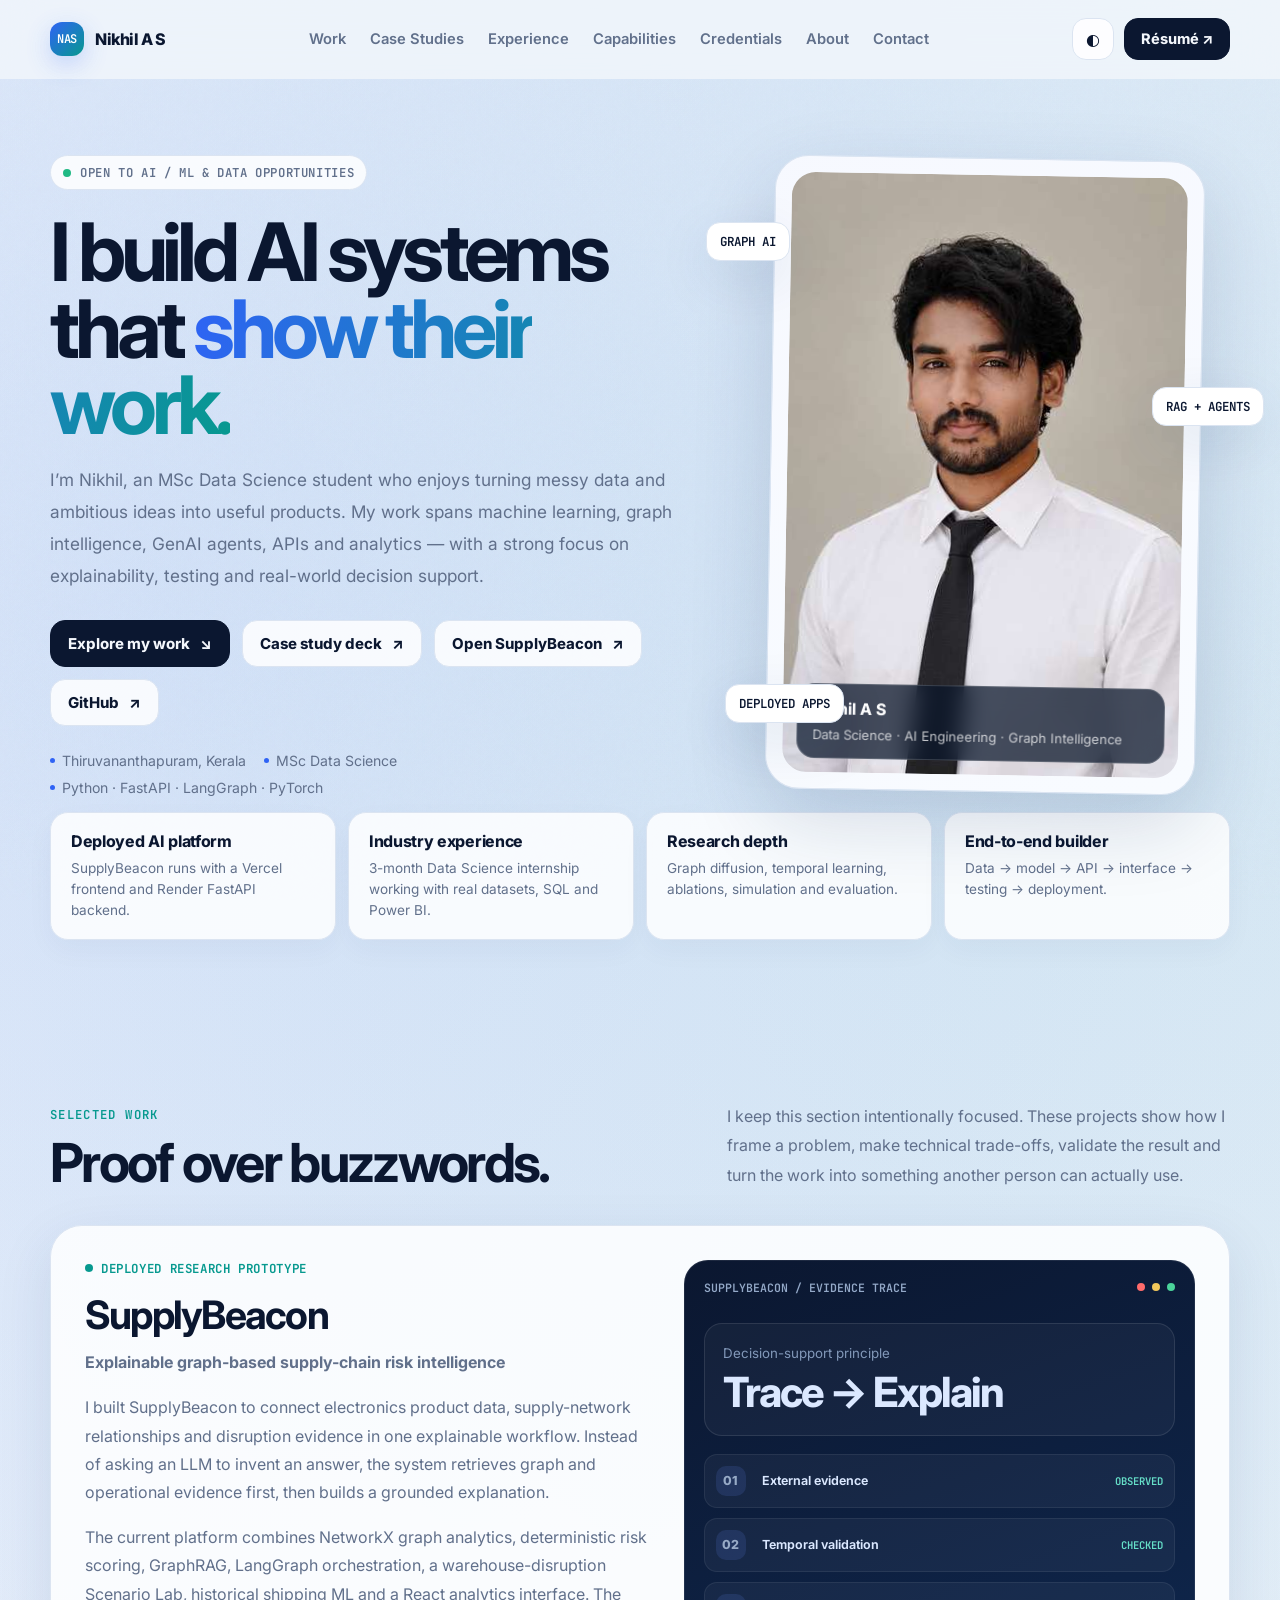
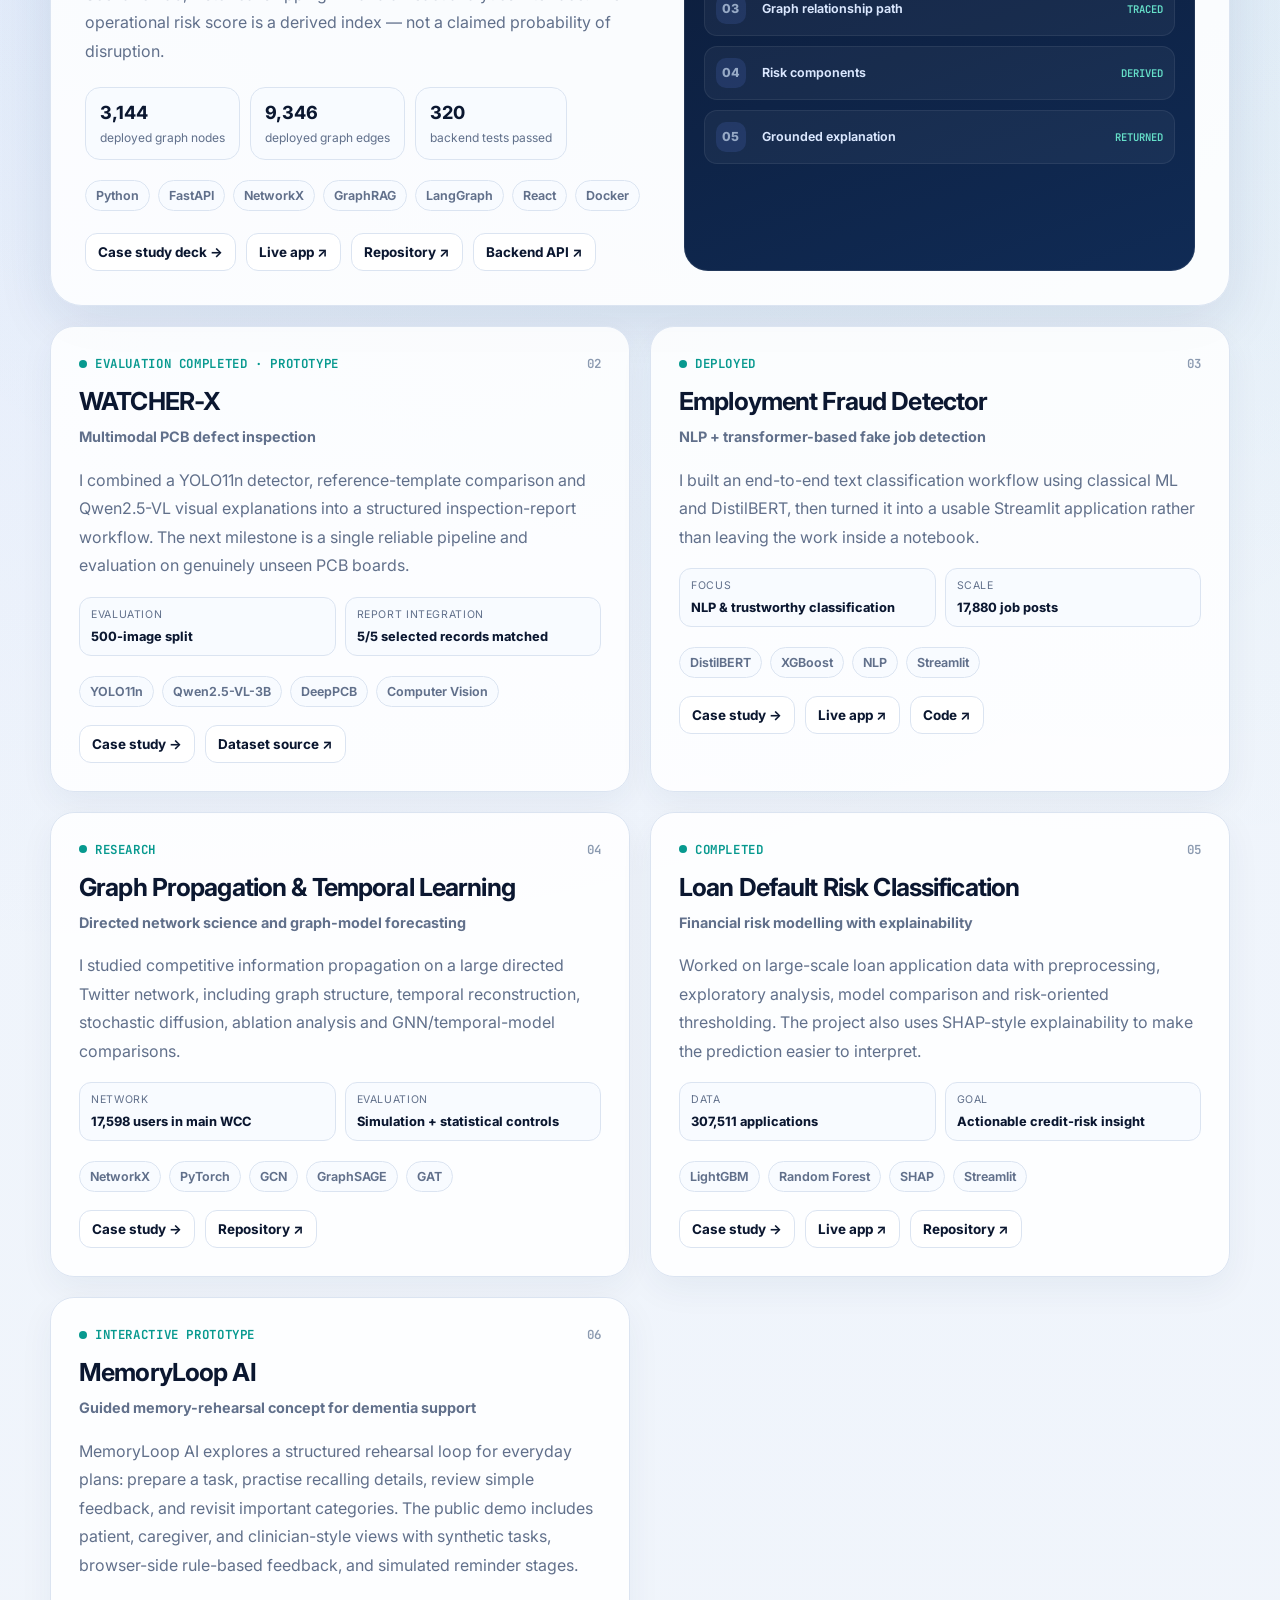
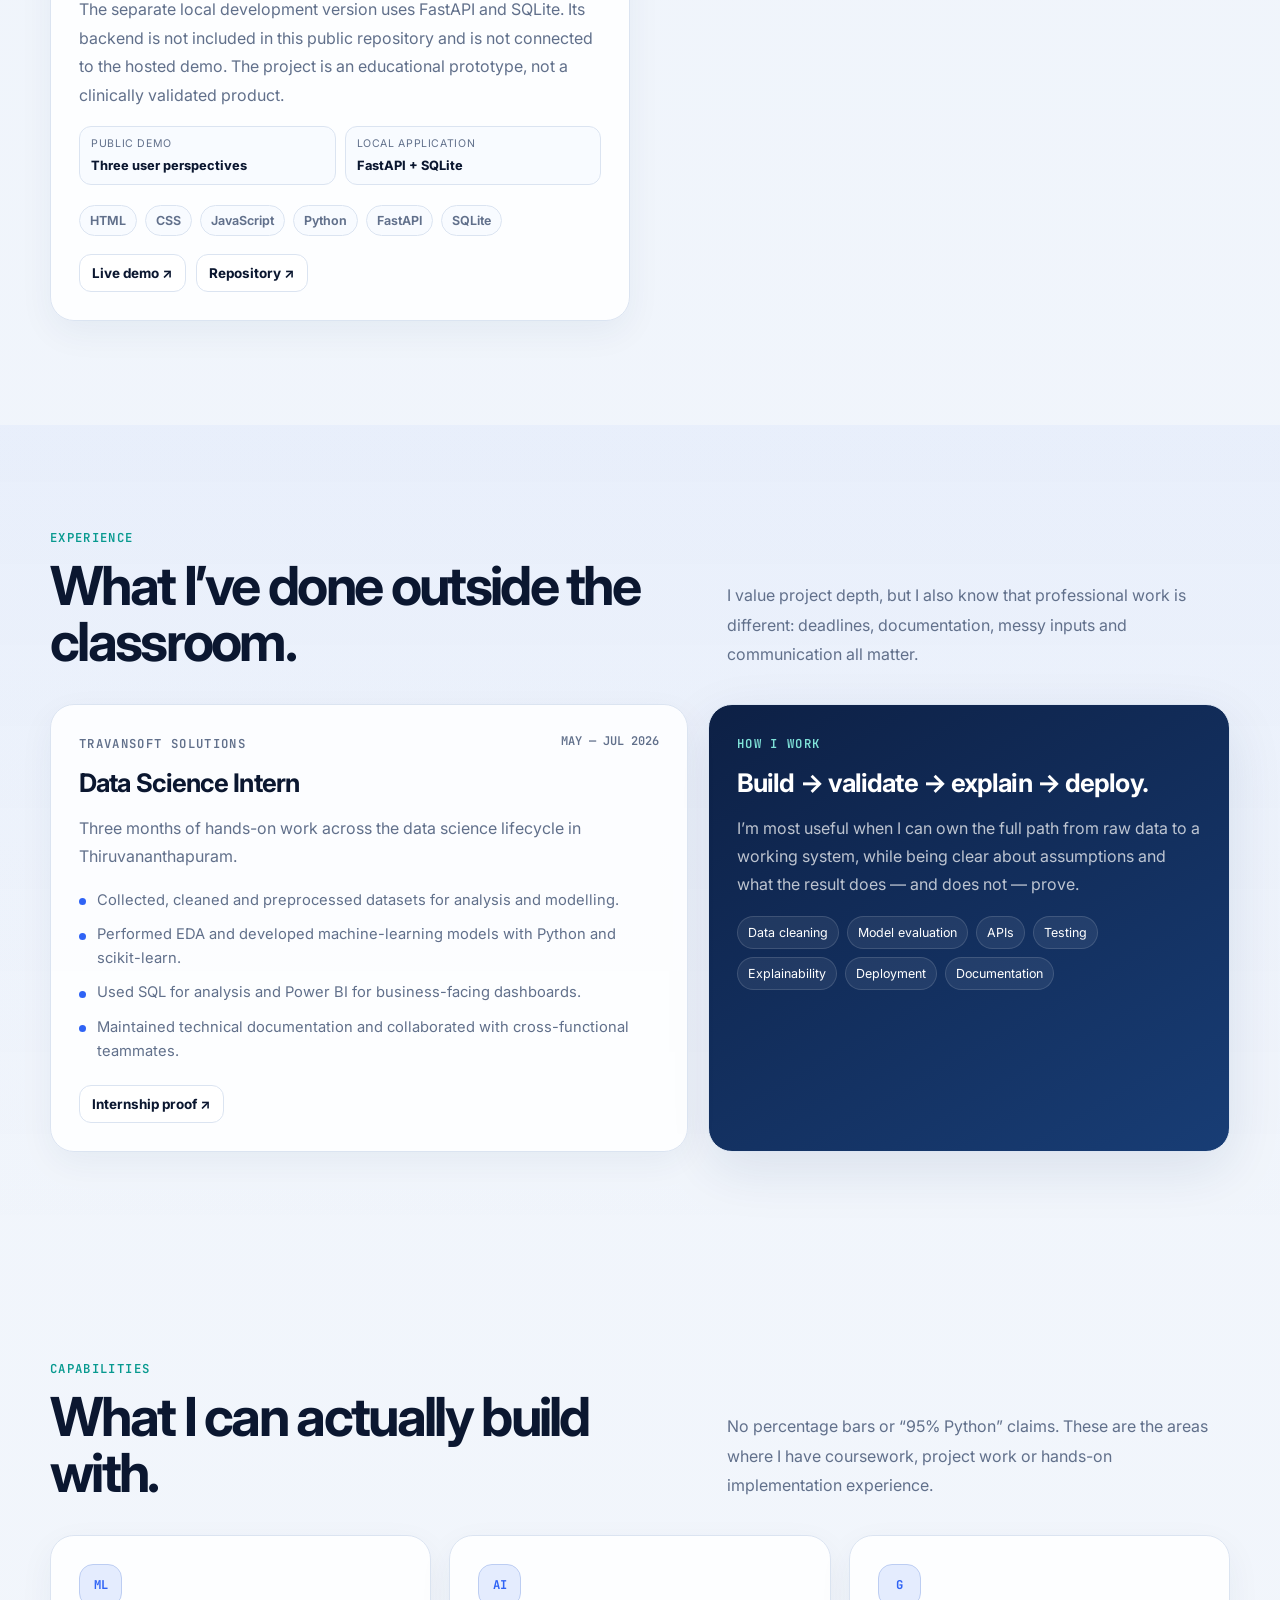
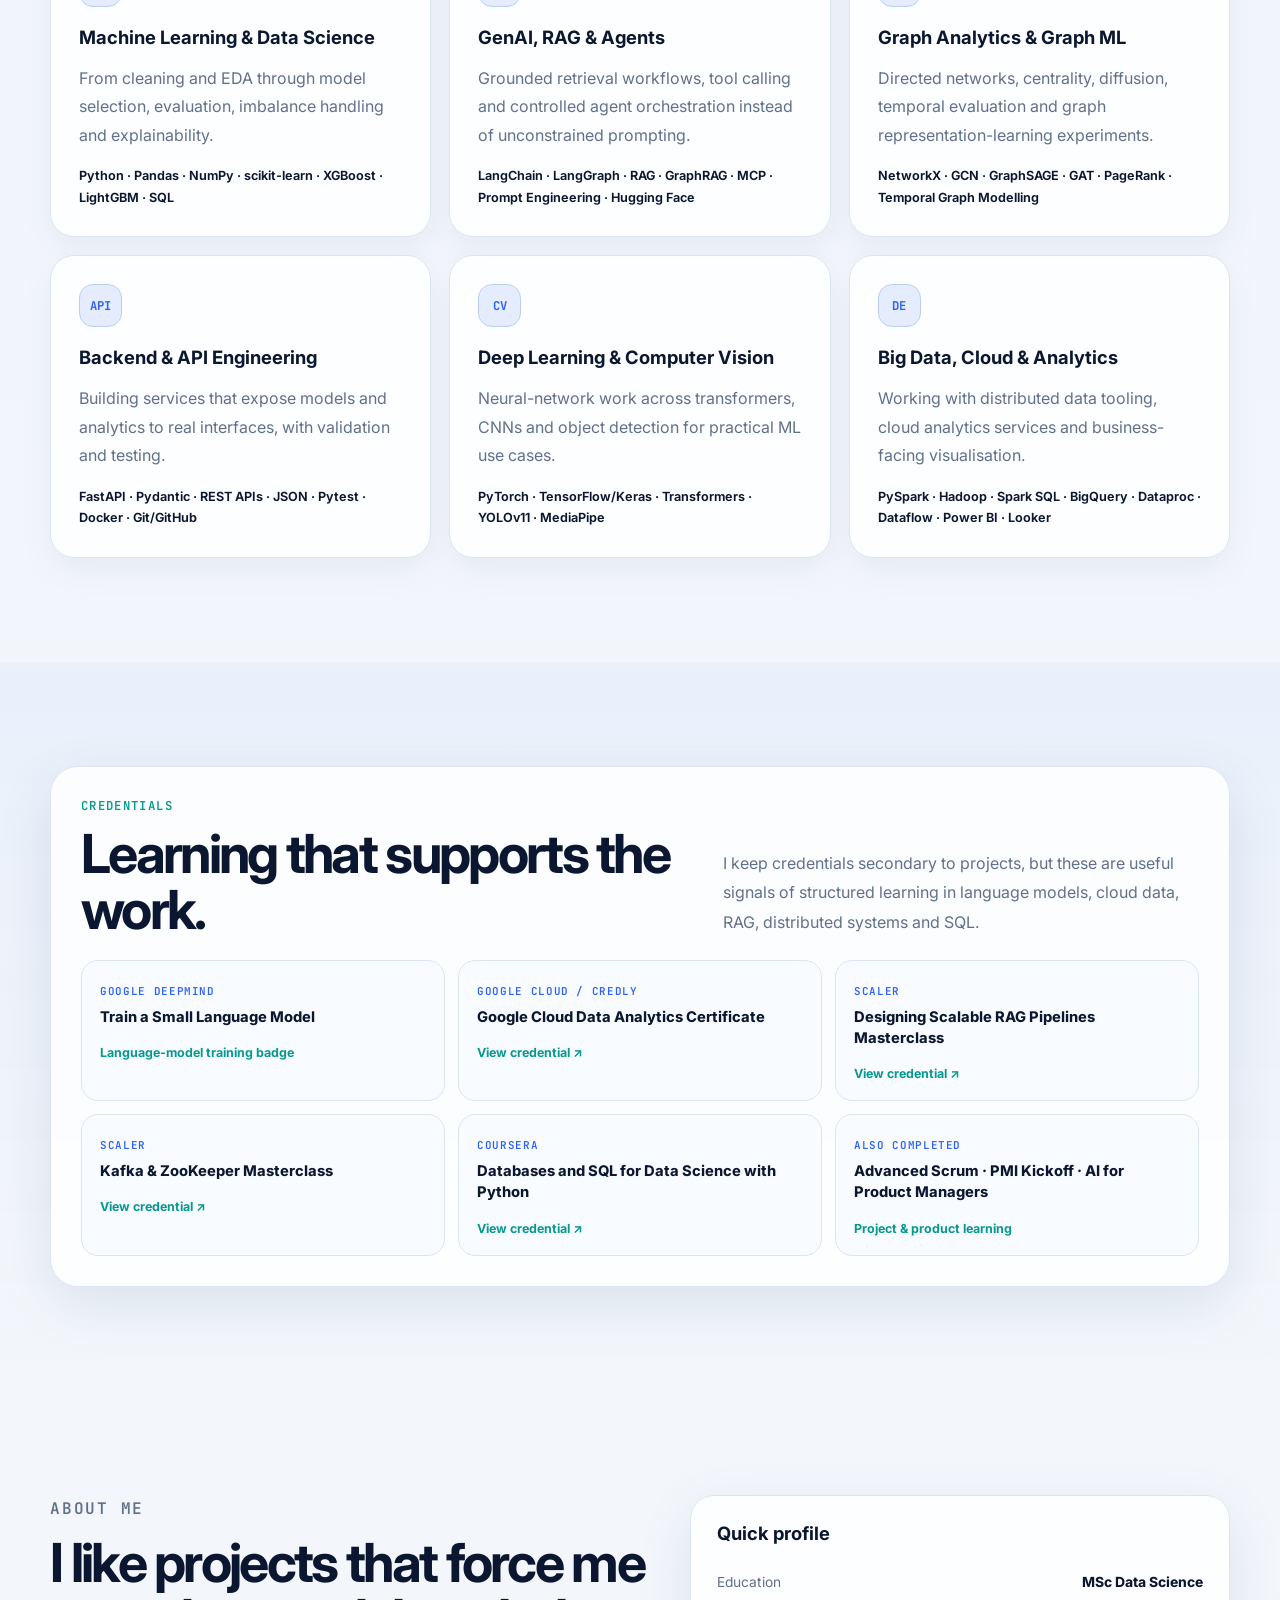
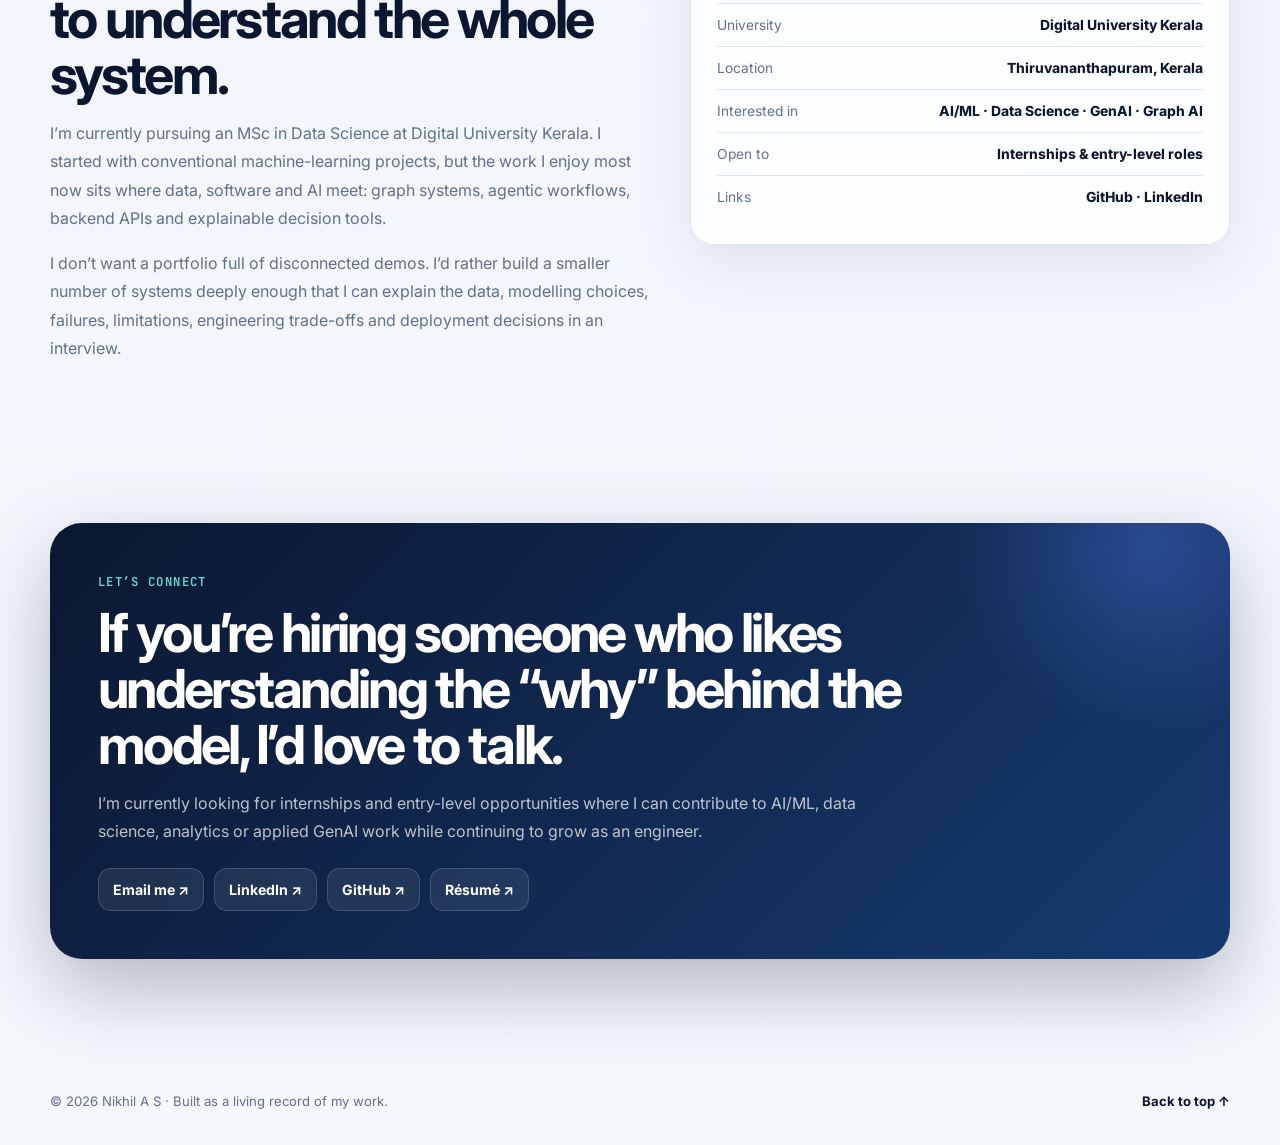
==== commit 81249496: "Feature WATCHER-X in project portfolio" ====
--- a/index.html
+++ b/index.html
@@ -420,7 +420,20 @@
 
     <div class="project-grid">
       <article class="project-card interactive reveal" data-spotlight>
-        <div class="project-top"><div class="project-status">Deployed</div><span class="project-index">02</span></div>
+        <div class="project-top"><div class="project-status">Evaluation completed · prototype</div><span class="project-index">02</span></div>
+        <h3>WATCHER-X</h3>
+        <p class="project-sub">Multimodal PCB defect inspection</p>
+        <p>I combined a YOLO11n detector, reference-template comparison and Qwen2.5-VL visual explanations into a structured inspection-report workflow. The next milestone is a single reliable pipeline and evaluation on genuinely unseen PCB boards.</p>
+        <div class="case-note"><div><small>Evaluation</small><strong>500-image split</strong></div><div><small>Report integration</small><strong>5/5 selected records matched</strong></div></div>
+        <div class="tags"><span>YOLO11n</span><span>Qwen2.5-VL-3B</span><span>DeepPCB</span><span>Computer Vision</span></div>
+        <div class="project-actions">
+          <a class="mini-link" href="case-studies.html#watcherx">Case study →</a>
+          <a class="mini-link" href="https://github.com/tangsanli5201/DeepPCB" target="_blank" rel="noopener">Dataset source ↗</a>
+        </div>
+      </article>
+
+      <article class="project-card interactive reveal" data-spotlight>
+        <div class="project-top"><div class="project-status">Deployed</div><span class="project-index">03</span></div>
         <h3>Employment Fraud Detector</h3>
         <p class="project-sub">NLP + transformer-based fake job detection</p>
         <p>I built an end-to-end text classification workflow using classical ML and DistilBERT, then turned it into a usable Streamlit application rather than leaving the work inside a notebook.</p>
@@ -434,7 +447,7 @@
       </article>
 
       <article class="project-card interactive reveal" data-spotlight>
-        <div class="project-top"><div class="project-status">Research</div><span class="project-index">03</span></div>
+        <div class="project-top"><div class="project-status">Research</div><span class="project-index">04</span></div>
         <h3>Graph Propagation & Temporal Learning</h3>
         <p class="project-sub">Directed network science and graph-model forecasting</p>
         <p>I studied competitive information propagation on a large directed Twitter network, including graph structure, temporal reconstruction, stochastic diffusion, ablation analysis and GNN/temporal-model comparisons.</p>
@@ -447,7 +460,7 @@
       </article>
 
       <article class="project-card interactive reveal" data-spotlight>
-        <div class="project-top"><div class="project-status">Completed</div><span class="project-index">04</span></div>
+        <div class="project-top"><div class="project-status">Completed</div><span class="project-index">05</span></div>
         <h3>Loan Default Risk Classification</h3>
         <p class="project-sub">Financial risk modelling with explainability</p>
         <p>Worked on large-scale loan application data with preprocessing, exploratory analysis, model comparison and risk-oriented thresholding. The project also uses SHAP-style explainability to make the prediction easier to interpret.</p>
@@ -461,7 +474,7 @@
       </article>
 
       <article class="project-card interactive reveal" data-spotlight>
-        <div class="project-top"><div class="project-status">Interactive prototype</div><span class="project-index">05</span></div>
+        <div class="project-top"><div class="project-status">Interactive prototype</div><span class="project-index">06</span></div>
         <h3>MemoryLoop AI</h3>
         <p class="project-sub">Guided memory-rehearsal concept for dementia support</p>
         <p>MemoryLoop AI explores a structured rehearsal loop for everyday plans: prepare a task, practise recalling details, review simple feedback, and revisit important categories. The public demo includes patient, caregiver, and clinician-style views with synthetic tasks, browser-side rule-based feedback, and simulated reminder stages.</p>
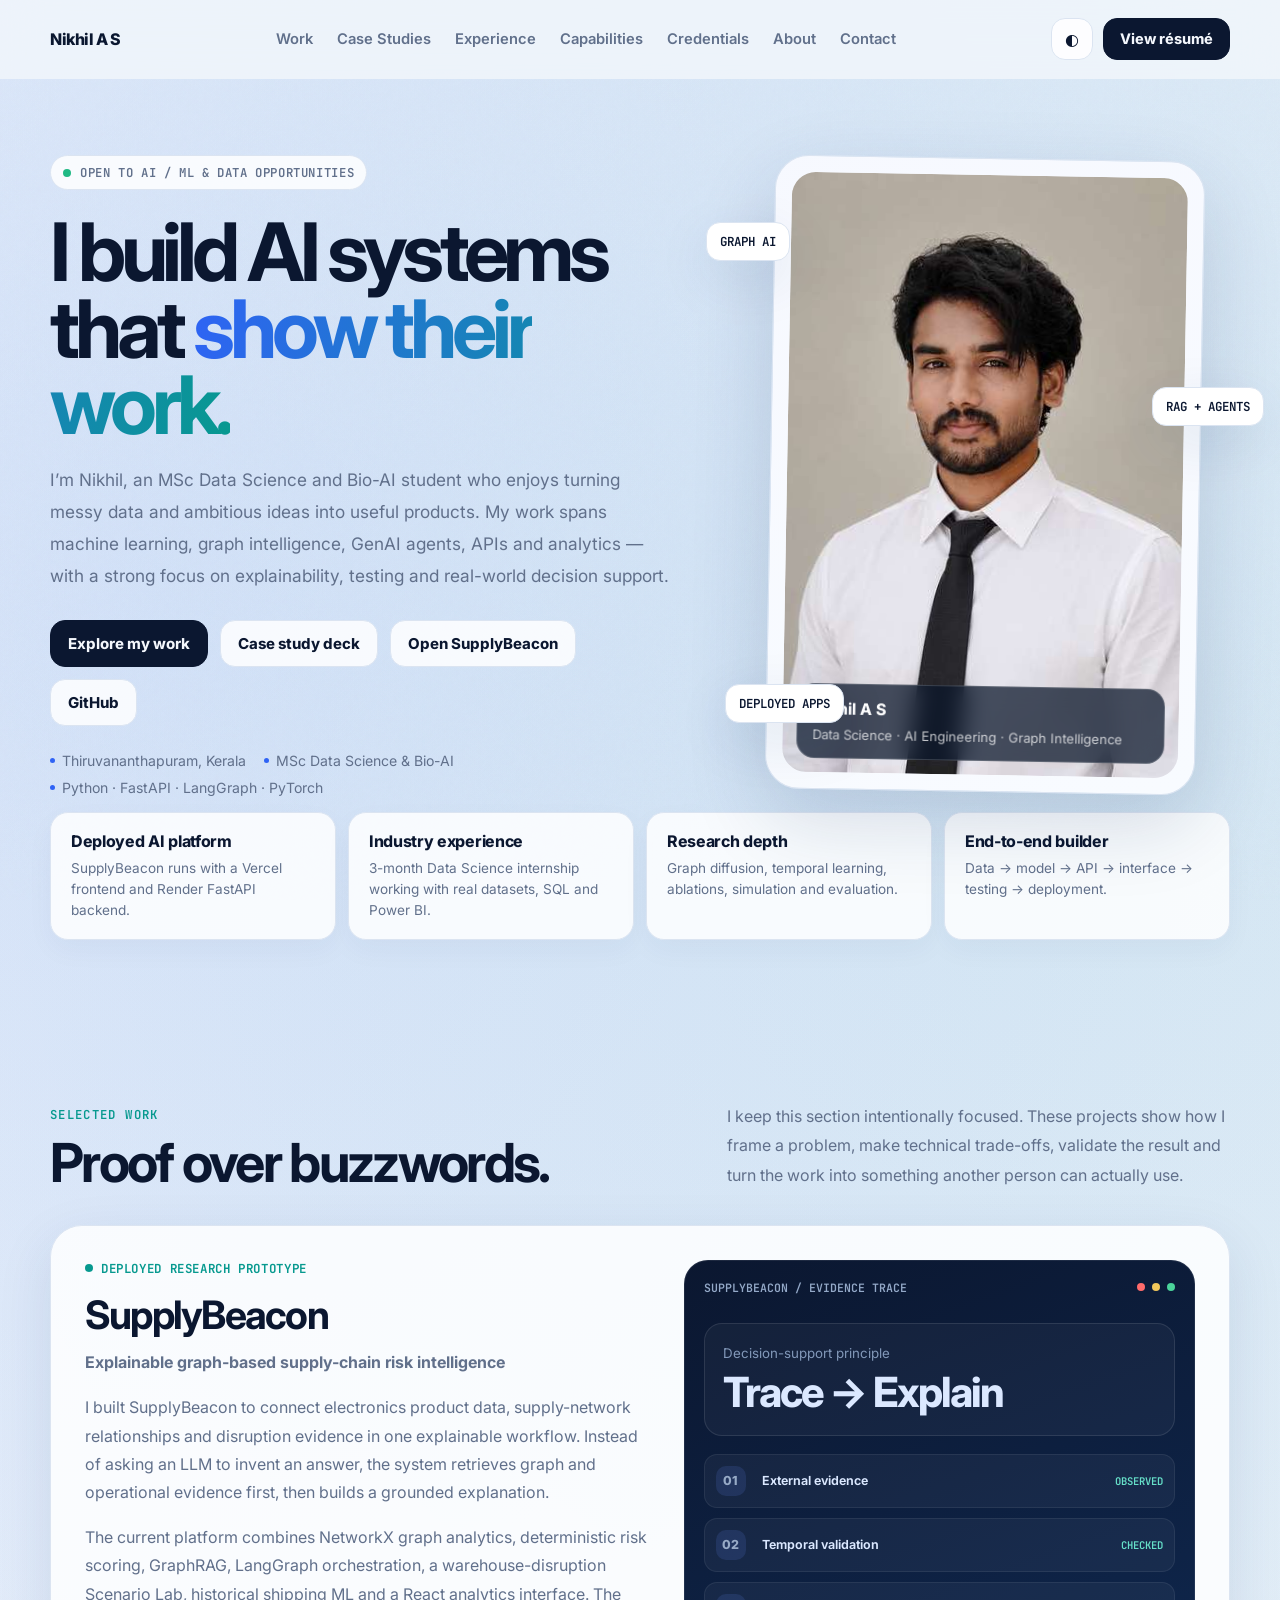
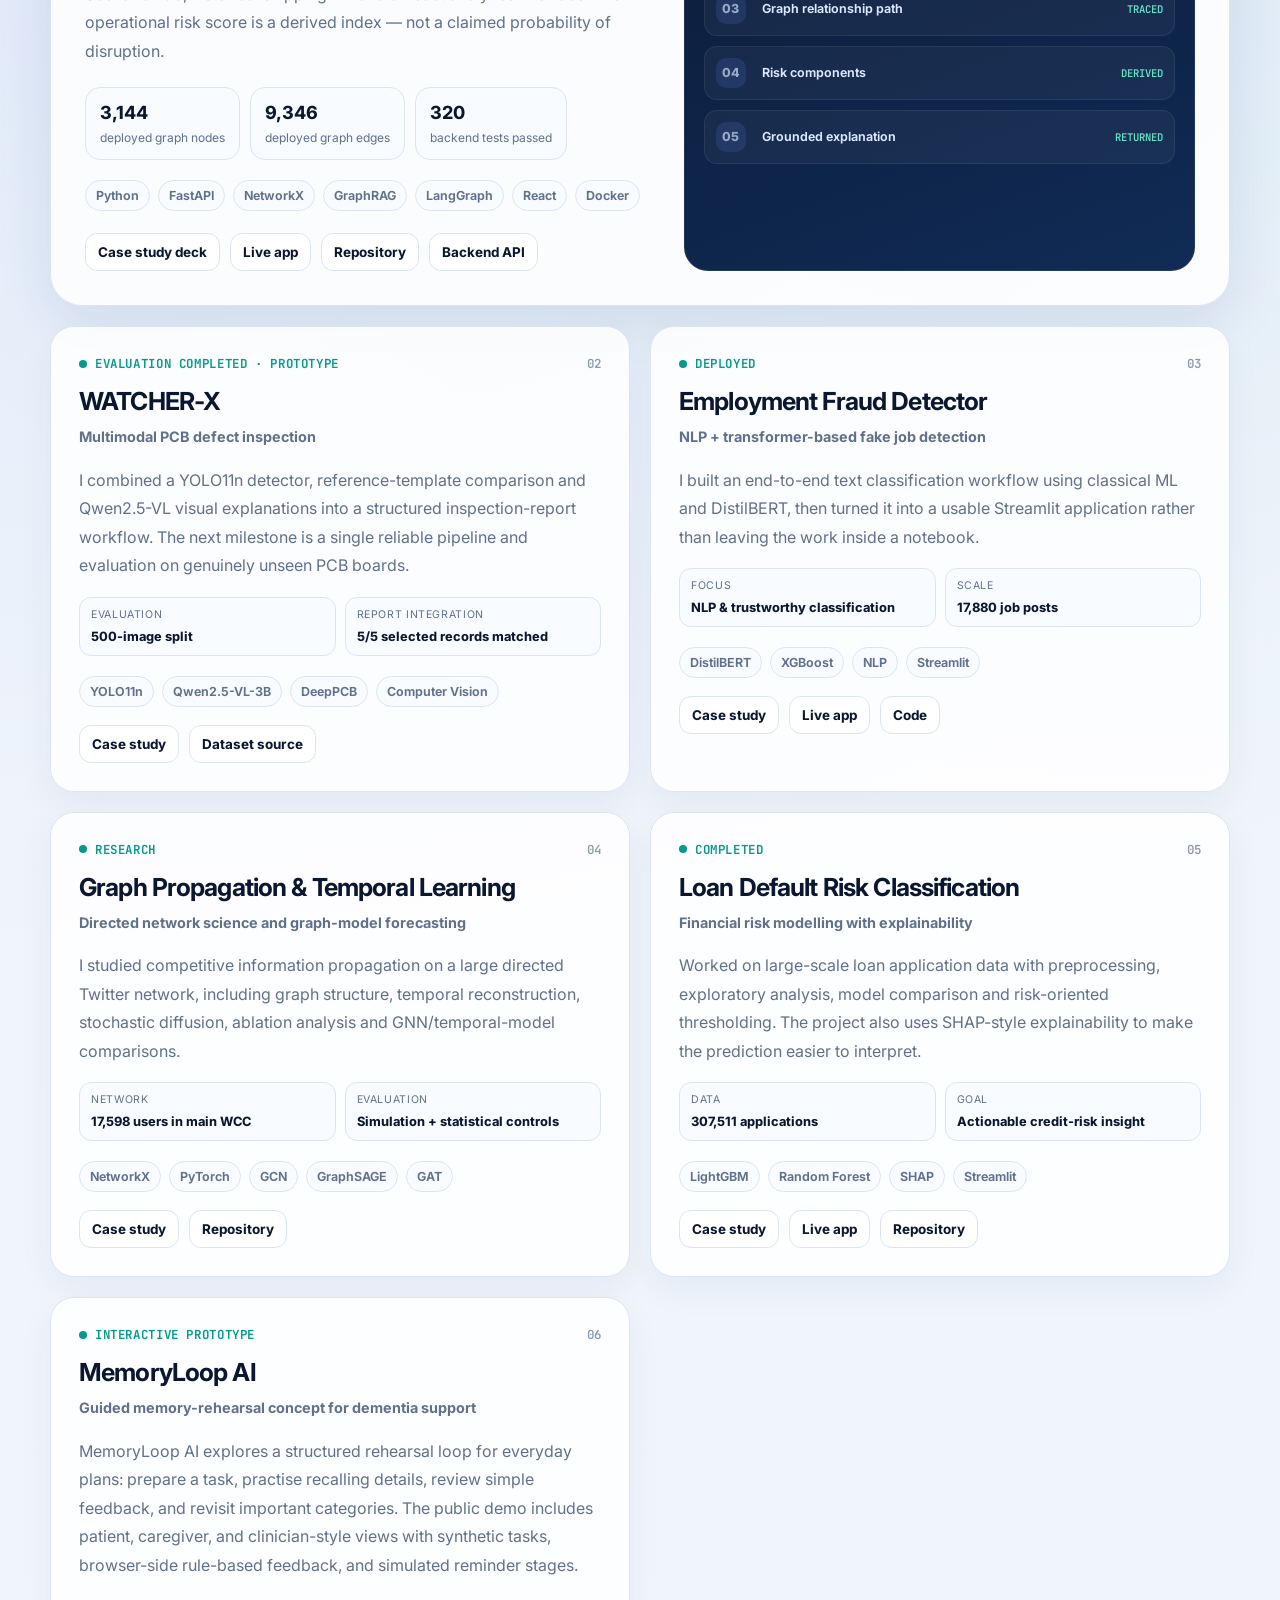
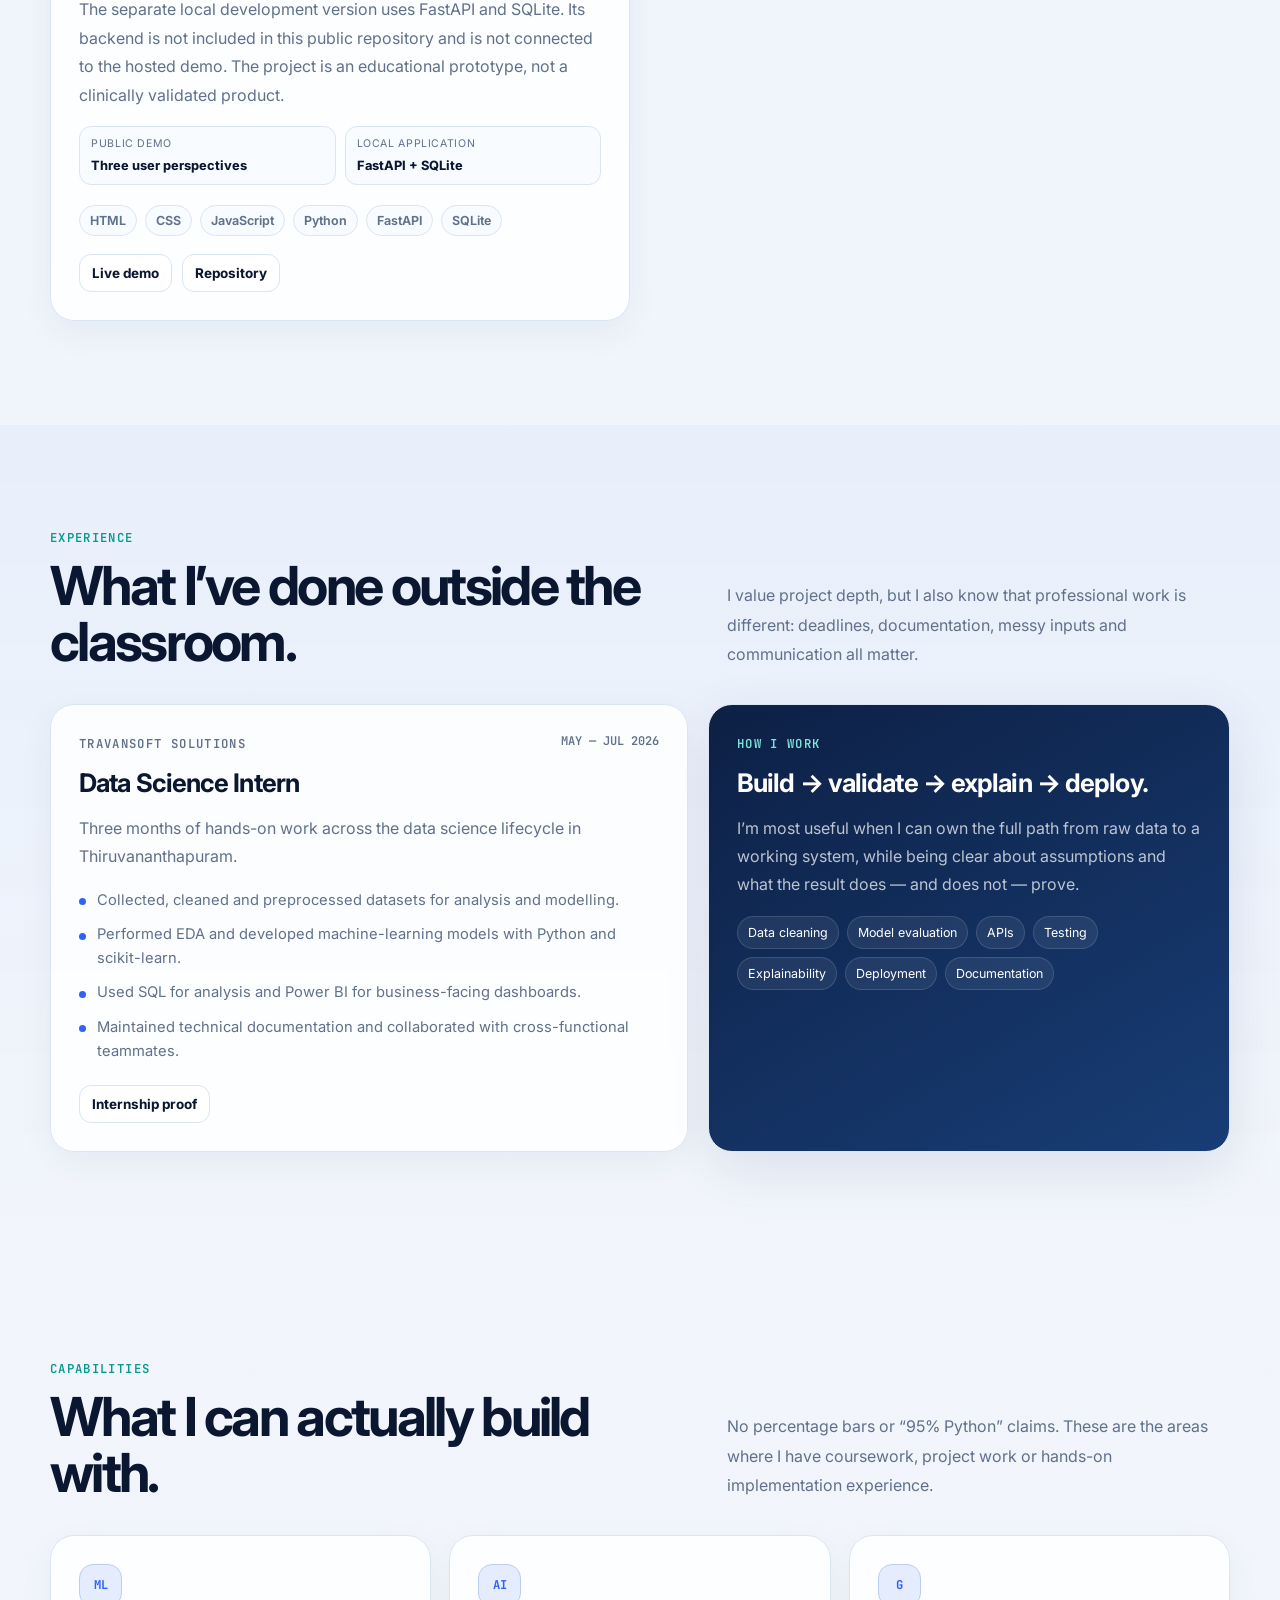
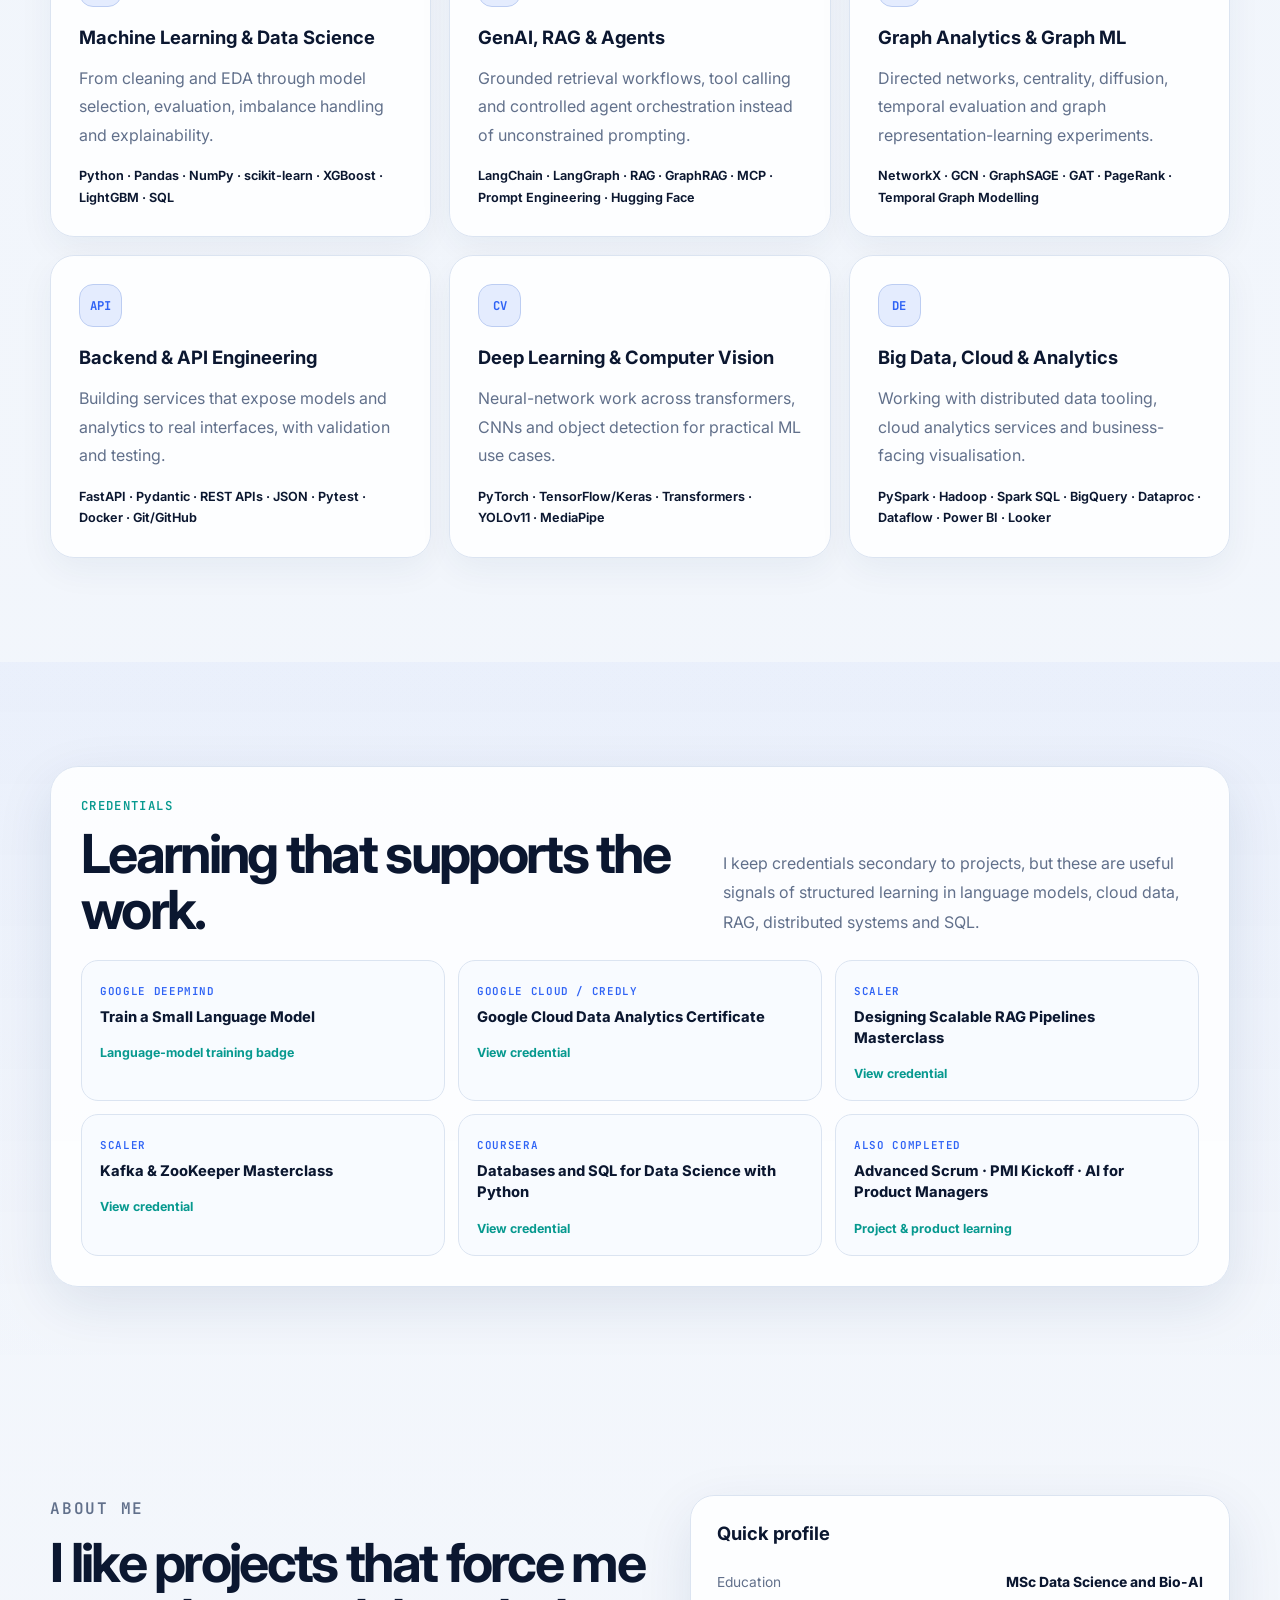
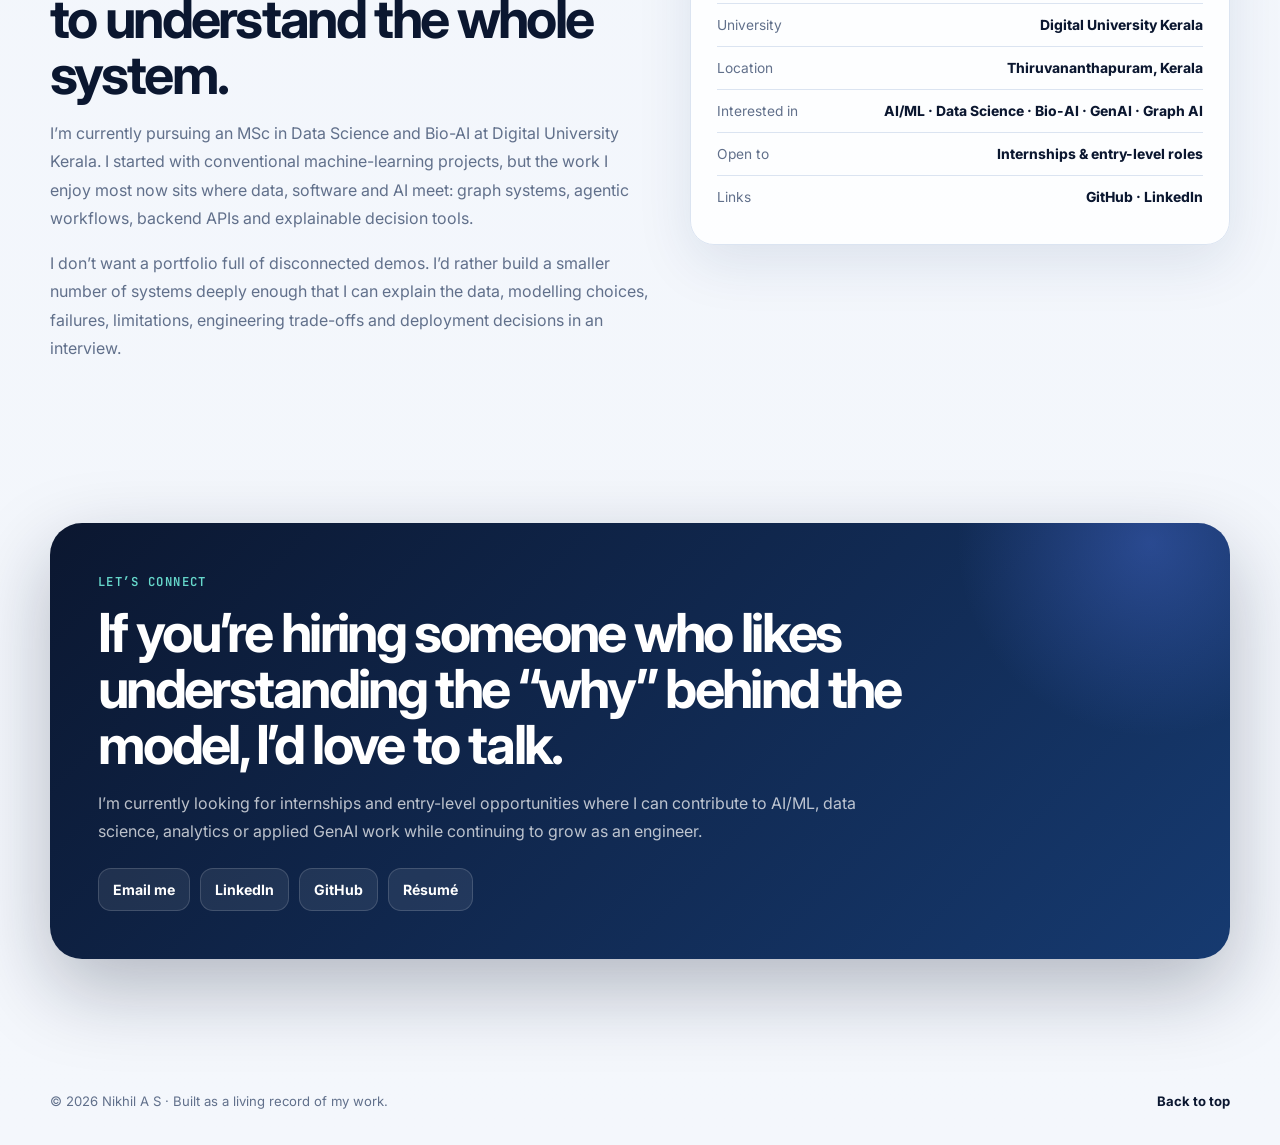
==== commit 86cd9d95: "Remove portfolio button arrows and NAS logo; highlight Bio-AI profile" ====
--- a/index.html
+++ b/index.html
@@ -4,10 +4,10 @@
   <meta charset="utf-8">
   <meta name="viewport" content="width=device-width, initial-scale=1">
   <meta name="theme-color" content="#f5f8ff">
-  <meta name="description" content="Nikhil A S — MSc Data Science student building applied AI, graph intelligence, GenAI, machine learning and data products.">
+  <meta name="description" content="Nikhil A S — MSc Data Science and Bio-AI student building applied AI, graph intelligence, GenAI, machine learning and biomedical data products.">
   <meta property="og:type" content="website">
   <meta property="og:title" content="Nikhil A S — AI, Data Science & Graph Intelligence">
-  <meta property="og:description" content="Selected deployed projects, research work, technical capabilities and experience from Nikhil A S.">
+  <meta property="og:description" content="Selected AI/ML, data science, Bio-AI, computer vision, graph intelligence and GenAI projects from Nikhil A S.">
   <title>Nikhil A S | AI, Data Science & Graph Intelligence</title>
   <link rel="icon" type="image/svg+xml" href="data:image/svg+xml,%3Csvg%20xmlns%3D%22http%3A%2F%2Fwww.w3.org/2000/svg%22%20viewBox%3D%220%200%2096%2096%22%3E%3Crect%20width%3D%2296%22%20height%3D%2296%22%20rx%3D%2220%22%20fill%3D%22%230b1730%22/%3E%3Ccircle%20cx%3D%2230%22%20cy%3D%2248%22%20r%3D%228%22%20fill%3D%22%234f7cff%22/%3E%3Ccircle%20cx%3D%2264%22%20cy%3D%2230%22%20r%3D%228%22%20fill%3D%22%23fff%22/%3E%3Ccircle%20cx%3D%2264%22%20cy%3D%2266%22%20r%3D%228%22%20fill%3D%22%2313b8a6%22/%3E%3Cpath%20d%3D%22M37%2044%2057%2033M37%2052%2057%2063%22%20stroke%3D%22%23c7d7ff%22%20stroke-width%3D%224%22%20stroke-linecap%3D%22round%22/%3E%3C/svg%3E">
   <link rel="preconnect" href="https://fonts.googleapis.com">
@@ -86,7 +86,6 @@
     .site-header.scrolled{border-color:var(--line);box-shadow:0 10px 36px rgba(22,42,77,.06)}
     .nav{height:78px;display:flex;align-items:center;justify-content:space-between;gap:24px}
     .brand{display:flex;align-items:center;gap:11px;font-weight:800;letter-spacing:-.03em}
-    .brand-mark{width:34px;height:34px;border-radius:12px;background:linear-gradient(135deg,var(--blue),var(--teal));display:grid;place-items:center;color:#fff;font:600 12px "JetBrains Mono";box-shadow:0 8px 24px rgba(47,99,245,.24)}
     .nav-links{display:flex;align-items:center;gap:24px}
     .nav-links a{color:var(--muted);font-size:.92rem;font-weight:600;transition:.2s ease}
     .nav-links a:hover{color:var(--text)}
@@ -109,8 +108,6 @@
     .btn-primary{background:var(--text);color:var(--bg);border-color:var(--text)}
     .btn-secondary{background:var(--panel)}
     .btn:hover{transform:translateY(-3px);box-shadow:var(--shadow)}
-    .btn .arrow{transition:transform .2s ease}
-    .btn:hover .arrow{transform:translate(3px,-2px)}
     .hero-meta{display:flex;flex-wrap:wrap;gap:10px 18px;margin-top:26px;color:var(--muted);font-size:.88rem}
     .hero-meta span{display:flex;align-items:center;gap:7px}
     .hero-meta span:before{content:"";width:5px;height:5px;border-radius:50%;background:var(--blue)}
@@ -279,7 +276,6 @@
 <header class="site-header" id="site-header">
   <div class="container nav">
     <a class="brand" href="#home" aria-label="Nikhil A S home">
-      <span class="brand-mark">NAS</span>
       <span>Nikhil A S</span>
     </a>
     <nav class="nav-links" id="nav-links" aria-label="Primary navigation">
@@ -293,7 +289,7 @@
     </nav>
     <div class="nav-actions">
       <button class="icon-btn" id="theme-toggle" type="button" aria-label="Toggle color theme">◐</button>
-      <a class="resume-btn" href="resume.html" target="_blank" rel="noopener">Résumé ↗</a>
+      <a class="resume-btn" href="resume.html" target="_blank" rel="noopener">View résumé</a>
       <button class="menu-btn" id="menu-btn" type="button" aria-label="Open navigation" aria-expanded="false">☰</button>
     </div>
   </div>
@@ -306,19 +302,19 @@
       <div class="eyebrow"><span class="pulse"></span> Open to AI / ML & data opportunities</div>
       <h1>I build AI systems that <span class="accent">show their work.</span></h1>
       <p class="hero-lede">
-        I’m Nikhil, an MSc Data Science student who enjoys turning messy data and ambitious ideas into useful products.
+        I’m Nikhil, an MSc Data Science and Bio-AI student who enjoys turning messy data and ambitious ideas into useful products.
         My work spans machine learning, graph intelligence, GenAI agents, APIs and analytics — with a strong focus on
         explainability, testing and real-world decision support.
       </p>
       <div class="hero-actions">
-        <a class="btn btn-primary" href="#work">Explore my work <span class="arrow">↘</span></a>
-        <a class="btn btn-secondary" href="case-studies.html">Case study deck <span class="arrow">↗</span></a>
-        <a class="btn btn-secondary" href="https://supply-beacon.vercel.app/login" target="_blank" rel="noopener">Open SupplyBeacon <span class="arrow">↗</span></a>
-        <a class="btn btn-secondary" href="https://github.com/nikhilasds25-bit" target="_blank" rel="noopener">GitHub <span class="arrow">↗</span></a>
+        <a class="btn btn-primary" href="#work">Explore my work</a>
+        <a class="btn btn-secondary" href="case-studies.html">Case study deck</a>
+        <a class="btn btn-secondary" href="https://supply-beacon.vercel.app/login" target="_blank" rel="noopener">Open SupplyBeacon</a>
+        <a class="btn btn-secondary" href="https://github.com/nikhilasds25-bit" target="_blank" rel="noopener">GitHub</a>
       </div>
       <div class="hero-meta">
         <span>Thiruvananthapuram, Kerala</span>
-        <span>MSc Data Science</span>
+        <span>MSc Data Science &amp; Bio-AI</span>
         <span>Python · FastAPI · LangGraph · PyTorch</span>
       </div>
     </div>
@@ -395,10 +391,10 @@
           <span>Python</span><span>FastAPI</span><span>NetworkX</span><span>GraphRAG</span><span>LangGraph</span><span>React</span><span>Docker</span>
         </div>
         <div class="project-actions">
-          <a class="mini-link" href="case-studies.html#supplybeacon">Case study deck →</a>
-          <a class="mini-link" href="https://supply-beacon.vercel.app/login" target="_blank" rel="noopener">Live app ↗</a>
-          <a class="mini-link" href="https://github.com/nikhilasds25-bit/SupplyBeacon" target="_blank" rel="noopener">Repository ↗</a>
-          <a class="mini-link" href="https://supplybeacon-api.onrender.com" target="_blank" rel="noopener">Backend API ↗</a>
+          <a class="mini-link" href="case-studies.html#supplybeacon">Case study deck</a>
+          <a class="mini-link" href="https://supply-beacon.vercel.app/login" target="_blank" rel="noopener">Live app</a>
+          <a class="mini-link" href="https://github.com/nikhilasds25-bit/SupplyBeacon" target="_blank" rel="noopener">Repository</a>
+          <a class="mini-link" href="https://supplybeacon-api.onrender.com" target="_blank" rel="noopener">Backend API</a>
         </div>
       </div>
 
@@ -427,8 +423,8 @@
         <div class="case-note"><div><small>Evaluation</small><strong>500-image split</strong></div><div><small>Report integration</small><strong>5/5 selected records matched</strong></div></div>
         <div class="tags"><span>YOLO11n</span><span>Qwen2.5-VL-3B</span><span>DeepPCB</span><span>Computer Vision</span></div>
         <div class="project-actions">
-          <a class="mini-link" href="case-studies.html#watcherx">Case study →</a>
-          <a class="mini-link" href="https://github.com/tangsanli5201/DeepPCB" target="_blank" rel="noopener">Dataset source ↗</a>
+          <a class="mini-link" href="case-studies.html#watcherx">Case study</a>
+          <a class="mini-link" href="https://github.com/tangsanli5201/DeepPCB" target="_blank" rel="noopener">Dataset source</a>
         </div>
       </article>
 
@@ -440,9 +436,9 @@
         <div class="case-note"><div><small>Focus</small><strong>NLP & trustworthy classification</strong></div><div><small>Scale</small><strong>17,880 job posts</strong></div></div>
         <div class="tags"><span>DistilBERT</span><span>XGBoost</span><span>NLP</span><span>Streamlit</span></div>
         <div class="project-actions">
-          <a class="mini-link" href="case-studies.html#employment-fraud">Case study →</a>
-          <a class="mini-link" href="https://employment-fraud-detector-danbudd3v8zz94vx8xkdv9.streamlit.app/" target="_blank" rel="noopener">Live app ↗</a>
-          <a class="mini-link" href="https://github.com/nikhilasds25-bit/employment-fraud-detector" target="_blank" rel="noopener">Code ↗</a>
+          <a class="mini-link" href="case-studies.html#employment-fraud">Case study</a>
+          <a class="mini-link" href="https://employment-fraud-detector-danbudd3v8zz94vx8xkdv9.streamlit.app/" target="_blank" rel="noopener">Live app</a>
+          <a class="mini-link" href="https://github.com/nikhilasds25-bit/employment-fraud-detector" target="_blank" rel="noopener">Code</a>
         </div>
       </article>
 
@@ -454,8 +450,8 @@
         <div class="case-note"><div><small>Network</small><strong>17,598 users in main WCC</strong></div><div><small>Evaluation</small><strong>Simulation + statistical controls</strong></div></div>
         <div class="tags"><span>NetworkX</span><span>PyTorch</span><span>GCN</span><span>GraphSAGE</span><span>GAT</span></div>
         <div class="project-actions">
-          <a class="mini-link" href="semantic-network.html">Case study →</a>
-          <a class="mini-link" href="https://github.com/nikhilasds25-bit/graph-propagation-temporal-learning" target="_blank" rel="noopener">Repository ↗</a>
+          <a class="mini-link" href="semantic-network.html">Case study</a>
+          <a class="mini-link" href="https://github.com/nikhilasds25-bit/graph-propagation-temporal-learning" target="_blank" rel="noopener">Repository</a>
         </div>
       </article>
 
@@ -467,9 +463,9 @@
         <div class="case-note"><div><small>Data</small><strong>307,511 applications</strong></div><div><small>Goal</small><strong>Actionable credit-risk insight</strong></div></div>
         <div class="tags"><span>LightGBM</span><span>Random Forest</span><span>SHAP</span><span>Streamlit</span></div>
         <div class="project-actions">
-          <a class="mini-link" href="case-studies.html#loan-default">Case study →</a>
-          <a class="mini-link" href="https://loan-default-risk-classification-ml-model-mivjfwjinyvkabgkncyw.streamlit.app" target="_blank" rel="noopener">Live app ↗</a>
-          <a class="mini-link" href="https://github.com/nikhilasds25-bit/Loan-Default-Risk-Classification-ML-Model" target="_blank" rel="noopener">Repository ↗</a>
+          <a class="mini-link" href="case-studies.html#loan-default">Case study</a>
+          <a class="mini-link" href="https://loan-default-risk-classification-ml-model-mivjfwjinyvkabgkncyw.streamlit.app" target="_blank" rel="noopener">Live app</a>
+          <a class="mini-link" href="https://github.com/nikhilasds25-bit/Loan-Default-Risk-Classification-ML-Model" target="_blank" rel="noopener">Repository</a>
         </div>
       </article>
 
@@ -482,8 +478,8 @@
         <div class="case-note"><div><small>Public demo</small><strong>Three user perspectives</strong></div><div><small>Local application</small><strong>FastAPI + SQLite</strong></div></div>
         <div class="tags"><span>HTML</span><span>CSS</span><span>JavaScript</span><span>Python</span><span>FastAPI</span><span>SQLite</span></div>
         <div class="project-actions">
-          <a class="mini-link" href="https://nikhilasds25-bit.github.io/sixth-sense/" target="_blank" rel="noopener">Live demo ↗</a>
-          <a class="mini-link" href="https://github.com/nikhilasds25-bit/sixth-sense" target="_blank" rel="noopener">Repository ↗</a>
+          <a class="mini-link" href="https://nikhilasds25-bit.github.io/sixth-sense/" target="_blank" rel="noopener">Live demo</a>
+          <a class="mini-link" href="https://github.com/nikhilasds25-bit/sixth-sense" target="_blank" rel="noopener">Repository</a>
         </div>
       </article>
     </div>
@@ -509,7 +505,7 @@
           <li>Used SQL for analysis and Power BI for business-facing dashboards.</li>
           <li>Maintained technical documentation and collaborated with cross-functional teammates.</li>
         </ul>
-        <div class="project-actions"><a class="mini-link" href="https://lnkd.in/p/d_TBT3SB" target="_blank" rel="noopener">Internship proof ↗</a></div>
+        <div class="project-actions"><a class="mini-link" href="https://lnkd.in/p/d_TBT3SB" target="_blank" rel="noopener">Internship proof</a></div>
       </article>
 
       <aside class="evidence-card reveal">
@@ -548,10 +544,10 @@
       </div>
       <div class="credential-grid">
         <div class="credential"><small>Google DeepMind</small><strong>Train a Small Language Model</strong><span>Language-model training badge</span></div>
-        <a class="credential" href="https://www.credly.com/badges/23d4813b-8673-4527-aaa2-b40fff2cbe7f/linked_in_profile" target="_blank" rel="noopener"><small>Google Cloud / Credly</small><strong>Google Cloud Data Analytics Certificate</strong><span>View credential ↗</span></a>
-        <a class="credential" href="https://moonshot.scaler.com/s/sl/wWr5W0WWUF" target="_blank" rel="noopener"><small>Scaler</small><strong>Designing Scalable RAG Pipelines Masterclass</strong><span>View credential ↗</span></a>
-        <a class="credential" href="https://moonshot.scaler.com/s/sl/QIh65U1Lqh" target="_blank" rel="noopener"><small>Scaler</small><strong>Kafka &amp; ZooKeeper Masterclass</strong><span>View credential ↗</span></a>
-        <a class="credential" href="https://www.coursera.org/account/accomplishments/verify/BVG370EHPXR5" target="_blank" rel="noopener"><small>Coursera</small><strong>Databases and SQL for Data Science with Python</strong><span>View credential ↗</span></a>
+        <a class="credential" href="https://www.credly.com/badges/23d4813b-8673-4527-aaa2-b40fff2cbe7f/linked_in_profile" target="_blank" rel="noopener"><small>Google Cloud / Credly</small><strong>Google Cloud Data Analytics Certificate</strong><span>View credential</span></a>
+        <a class="credential" href="https://moonshot.scaler.com/s/sl/wWr5W0WWUF" target="_blank" rel="noopener"><small>Scaler</small><strong>Designing Scalable RAG Pipelines Masterclass</strong><span>View credential</span></a>
+        <a class="credential" href="https://moonshot.scaler.com/s/sl/QIh65U1Lqh" target="_blank" rel="noopener"><small>Scaler</small><strong>Kafka &amp; ZooKeeper Masterclass</strong><span>View credential</span></a>
+        <a class="credential" href="https://www.coursera.org/account/accomplishments/verify/BVG370EHPXR5" target="_blank" rel="noopener"><small>Coursera</small><strong>Databases and SQL for Data Science with Python</strong><span>View credential</span></a>
         <div class="credential"><small>Also completed</small><strong>Advanced Scrum · PMI Kickoff · AI for Product Managers</strong><span>Project & product learning</span></div>
       </div>
     </div>
@@ -564,7 +560,7 @@
       <p class="kicker">About me</p>
       <h2>I like projects that force me to understand the whole system.</h2>
       <p>
-        I’m currently pursuing an MSc in Data Science at Digital University Kerala. I started with conventional machine-learning projects,
+        I’m currently pursuing an MSc in Data Science and Bio-AI at Digital University Kerala. I started with conventional machine-learning projects,
         but the work I enjoy most now sits where data, software and AI meet: graph systems, agentic workflows, backend APIs and explainable decision tools.
       </p>
       <p>
@@ -575,10 +571,10 @@
     <div class="about-panel reveal">
       <h3>Quick profile</h3>
       <div class="about-list">
-        <div class="about-row"><span>Education</span><strong>MSc Data Science</strong></div>
+        <div class="about-row"><span>Education</span><strong>MSc Data Science and Bio-AI</strong></div>
         <div class="about-row"><span>University</span><strong>Digital University Kerala</strong></div>
         <div class="about-row"><span>Location</span><strong>Thiruvananthapuram, Kerala</strong></div>
-        <div class="about-row"><span>Interested in</span><strong>AI/ML · Data Science · GenAI · Graph AI</strong></div>
+        <div class="about-row"><span>Interested in</span><strong>AI/ML · Data Science · Bio-AI · GenAI · Graph AI</strong></div>
         <div class="about-row"><span>Open to</span><strong>Internships & entry-level roles</strong></div>
         <div class="about-row"><span>Links</span><strong><a href="https://github.com/nikhilasds25-bit" target="_blank" rel="noopener">GitHub</a> · <a href="https://www.linkedin.com/in/nikhil-a-s-a11679263" target="_blank" rel="noopener">LinkedIn</a></strong></div>
       </div>
@@ -592,10 +588,10 @@
     <h2>If you’re hiring someone who likes understanding the “why” behind the model, I’d love to talk.</h2>
     <p>I’m currently looking for internships and entry-level opportunities where I can contribute to AI/ML, data science, analytics or applied GenAI work while continuing to grow as an engineer.</p>
     <div class="contact-actions">
-      <a href="mailto:nikhilas.ds25@duk.ac.in">Email me ↗</a>
-      <a href="https://www.linkedin.com/in/nikhil-a-s-a11679263" target="_blank" rel="noopener">LinkedIn ↗</a>
-      <a href="https://github.com/nikhilasds25-bit" target="_blank" rel="noopener">GitHub ↗</a>
-      <a href="resume.html" target="_blank" rel="noopener">Résumé ↗</a>
+      <a href="mailto:nikhilas.ds25@duk.ac.in">Email me</a>
+      <a href="https://www.linkedin.com/in/nikhil-a-s-a11679263" target="_blank" rel="noopener">LinkedIn</a>
+      <a href="https://github.com/nikhilasds25-bit" target="_blank" rel="noopener">GitHub</a>
+      <a href="resume.html" target="_blank" rel="noopener">Résumé</a>
     </div>
   </div>
 </section>
@@ -604,7 +600,7 @@
 <footer class="footer">
   <div class="container footer-wrap">
     <span>© <span id="year"></span> Nikhil A S · Built as a living record of my work.</span>
-    <a href="#home">Back to top ↑</a>
+    <a href="#home">Back to top</a>
   </div>
 </footer>
 
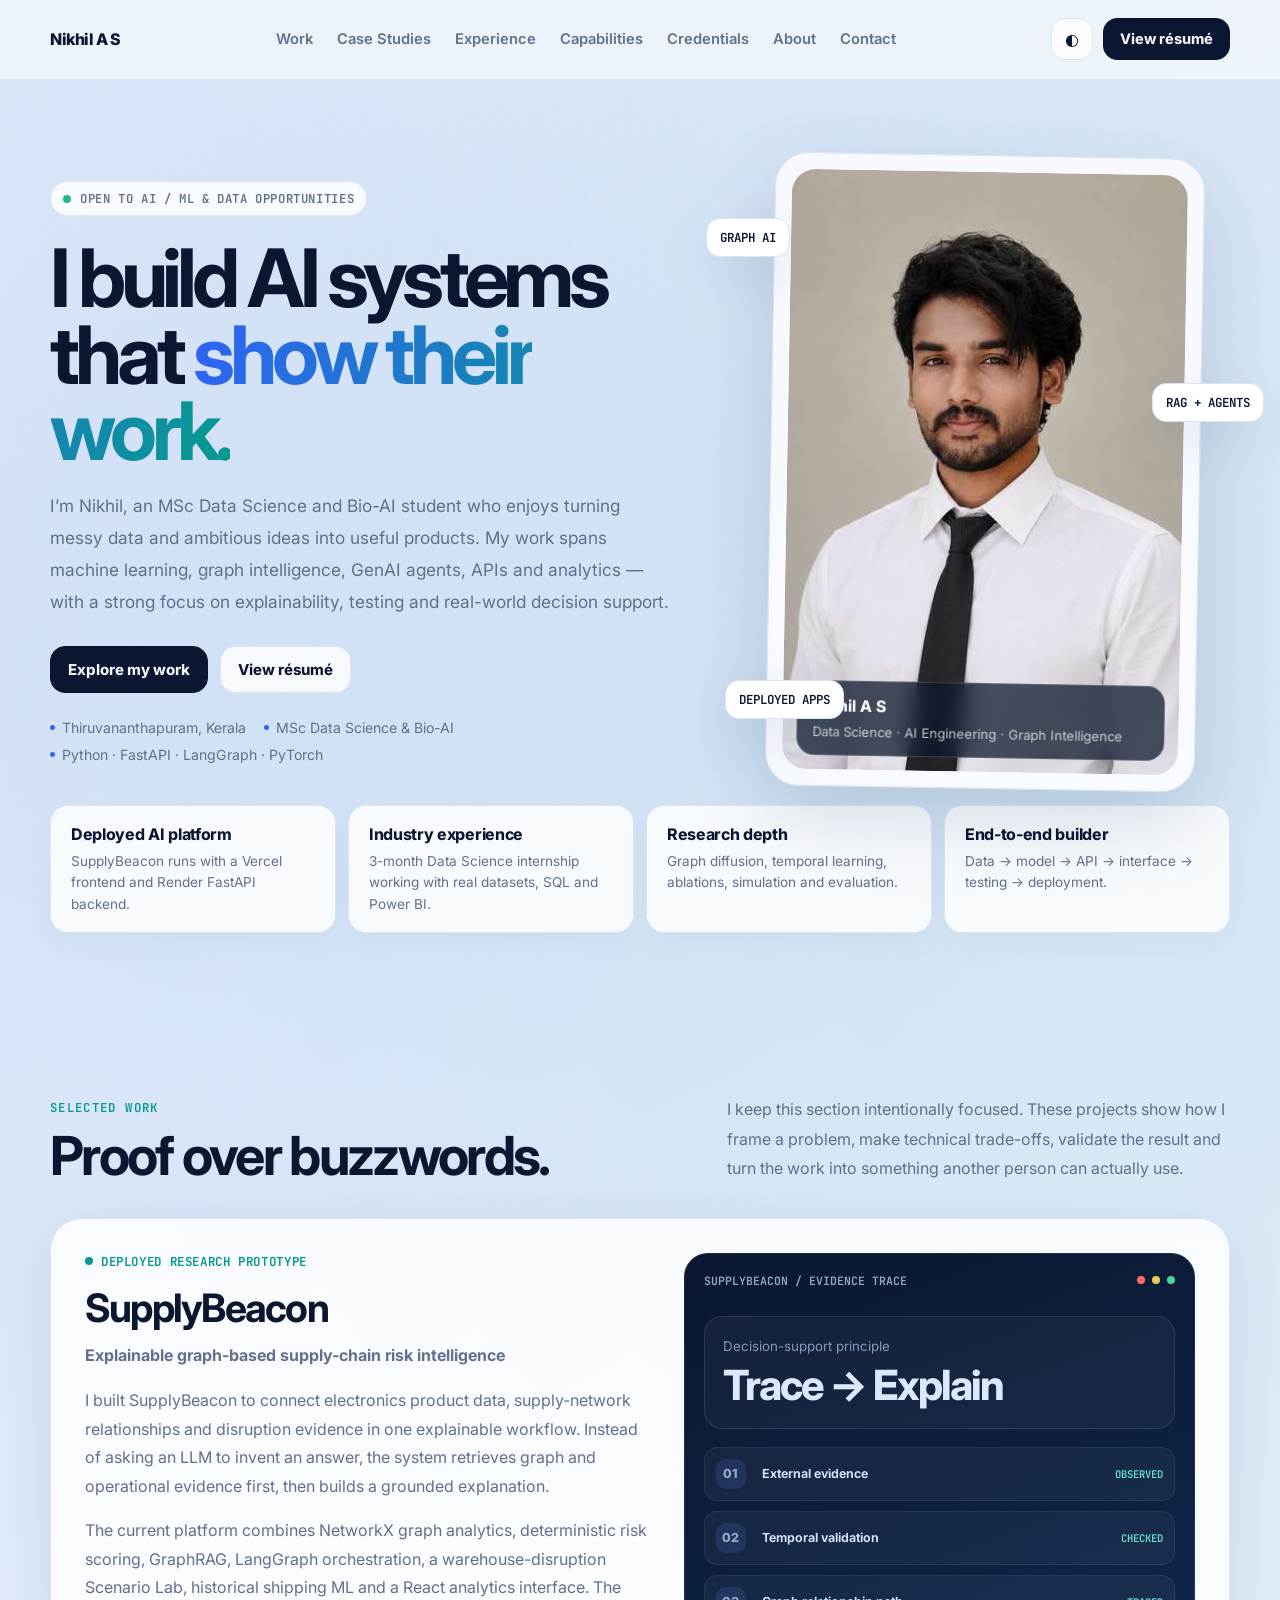
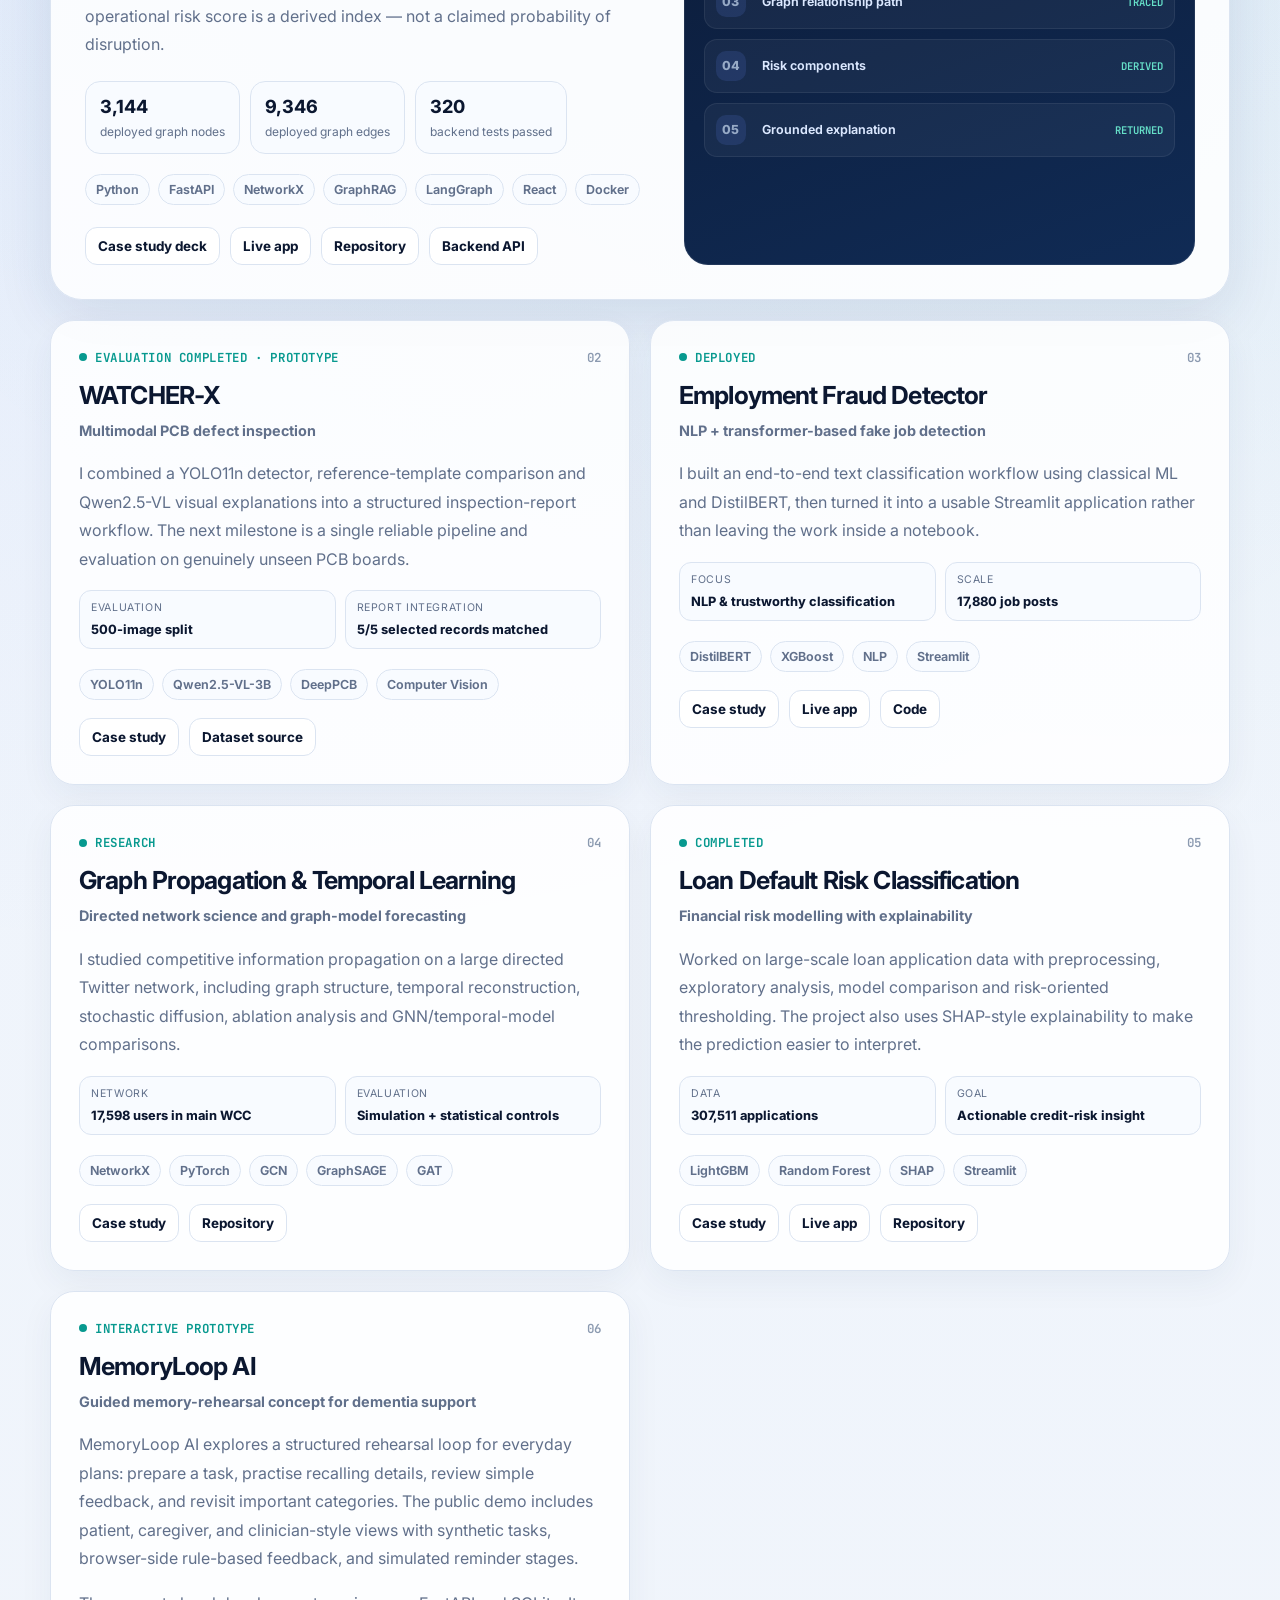
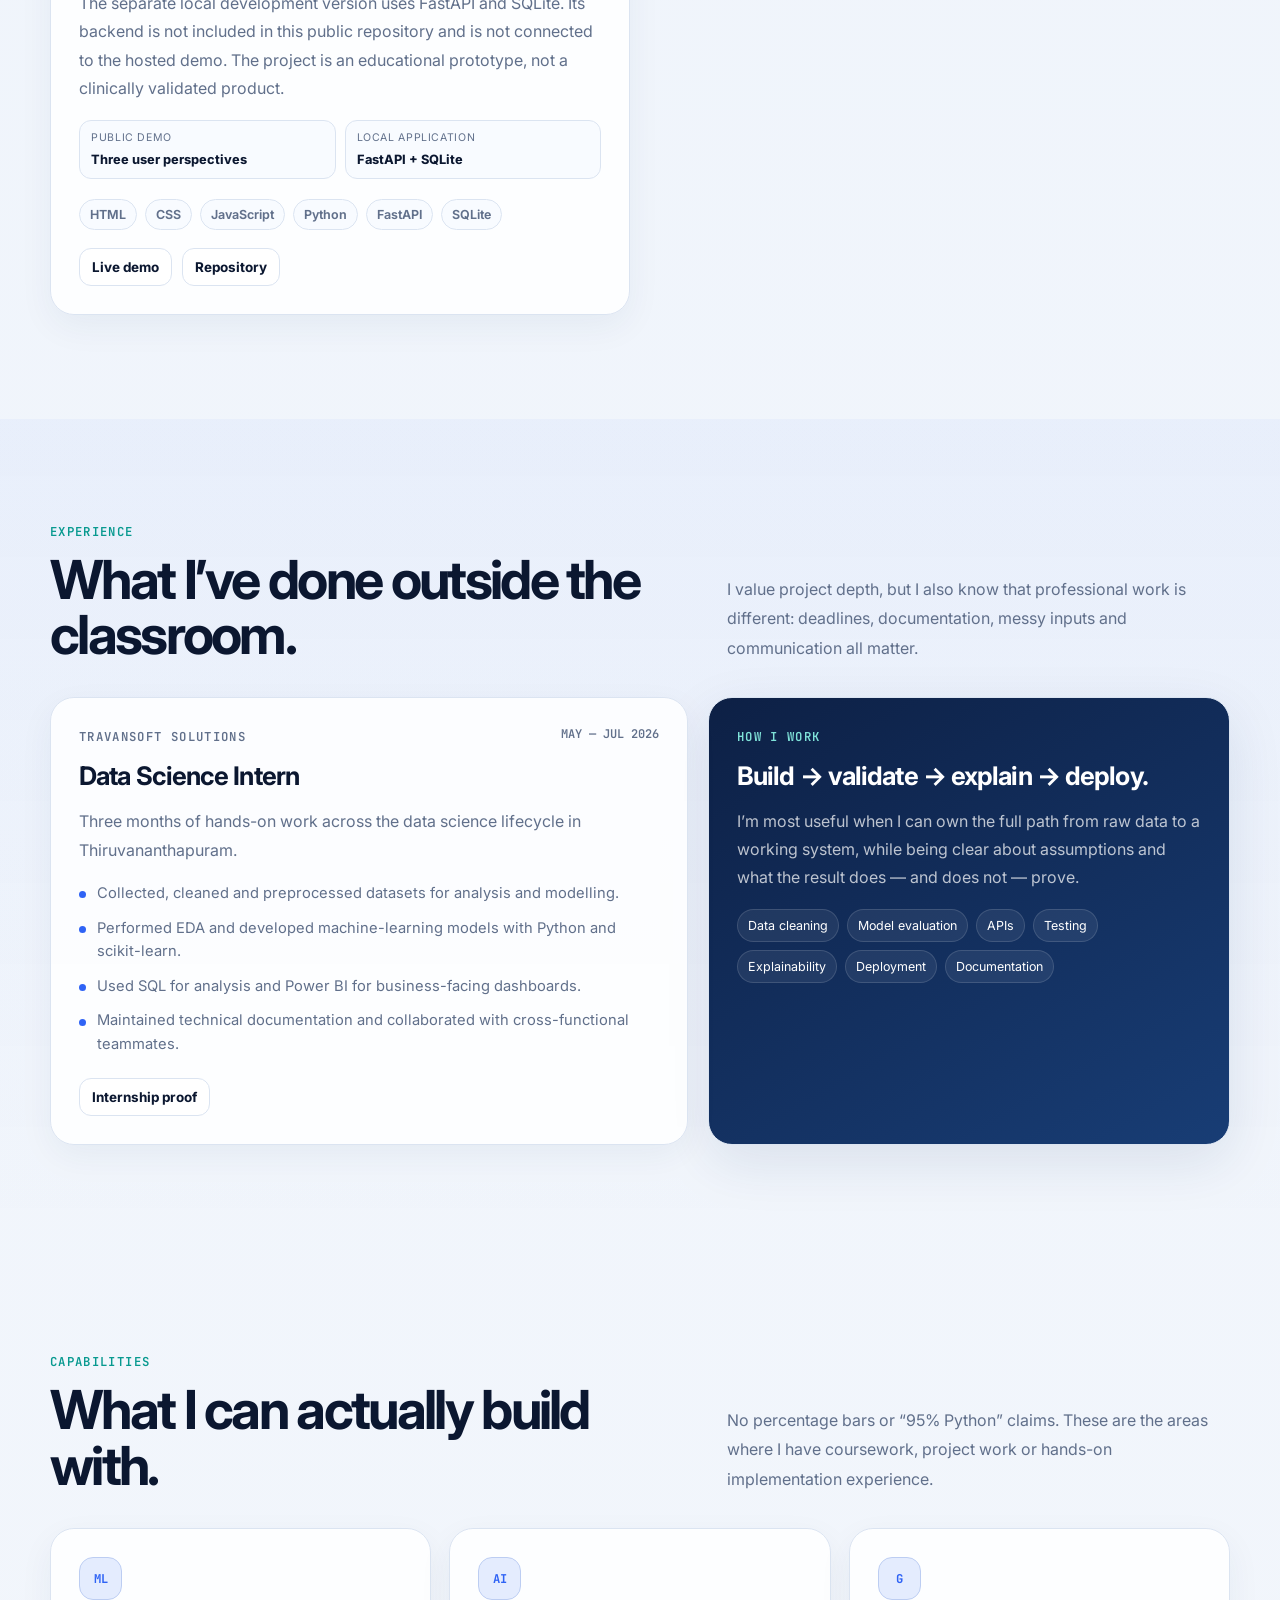
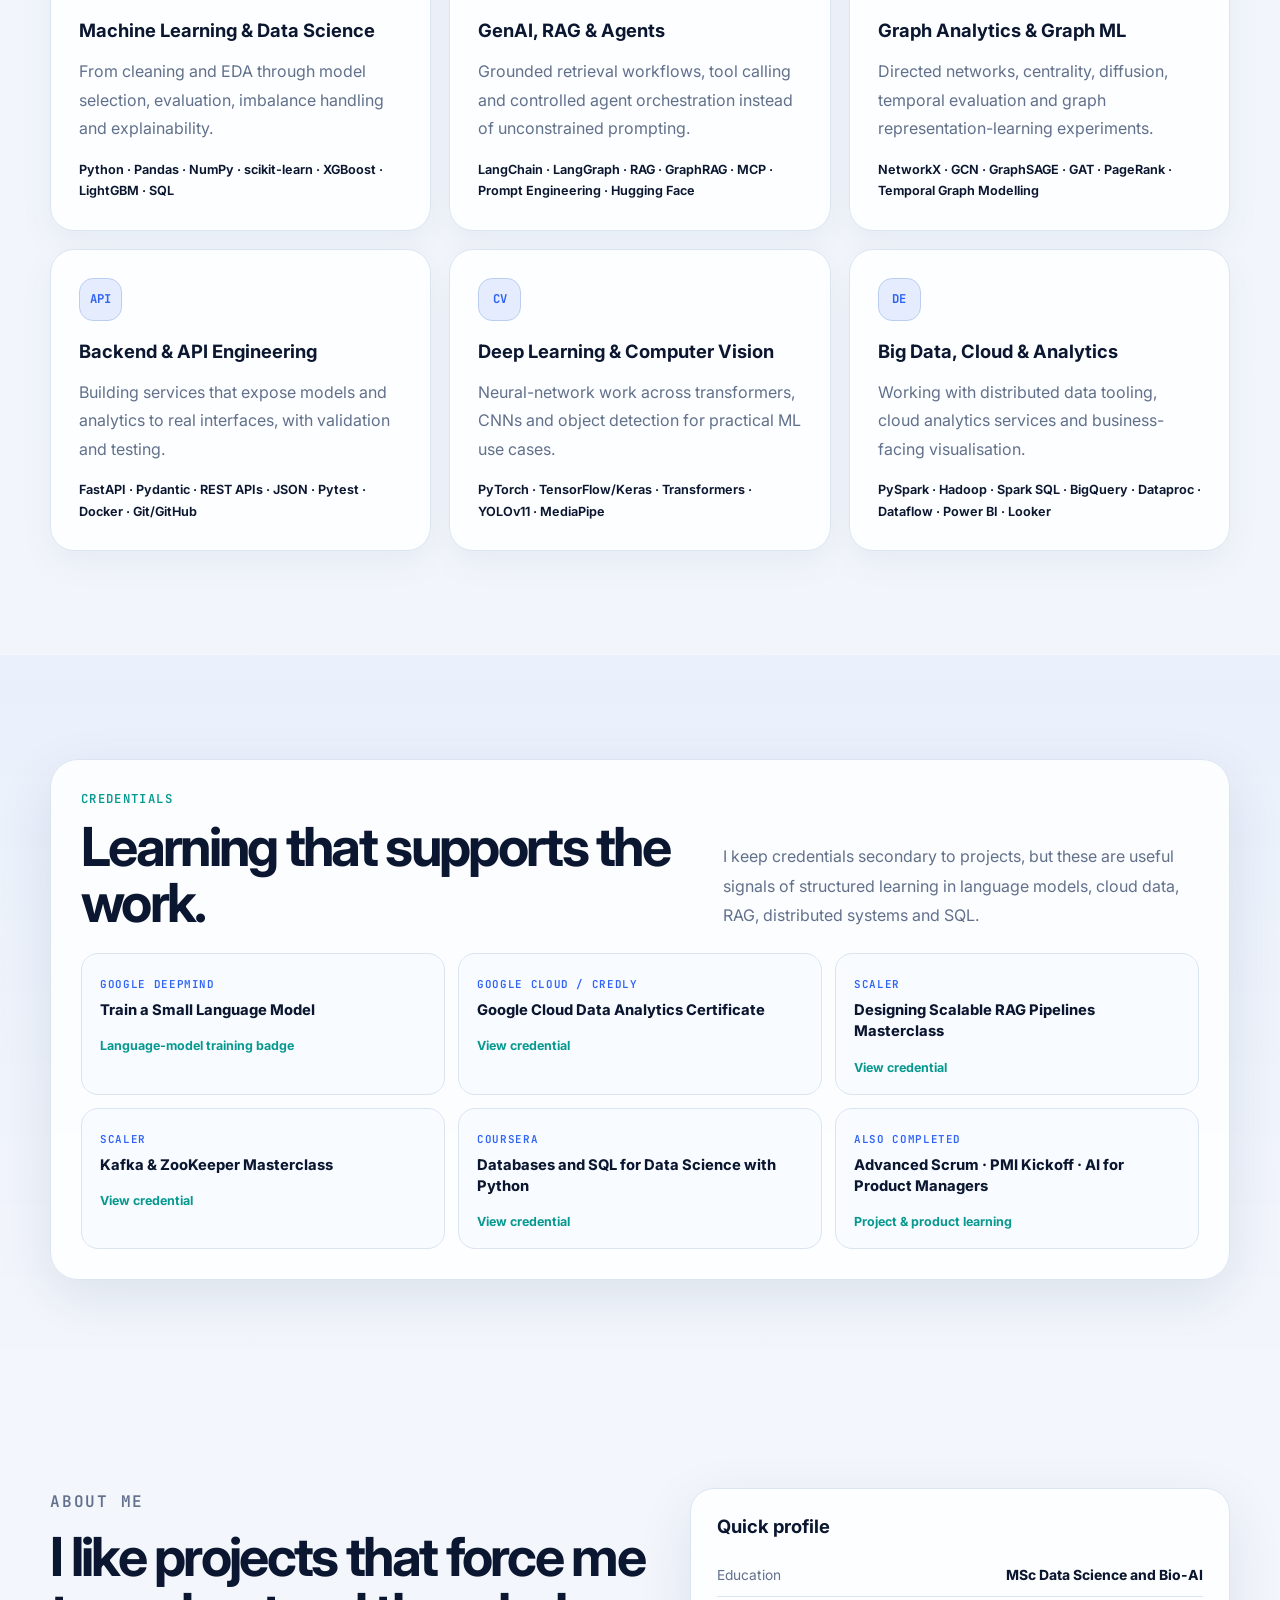
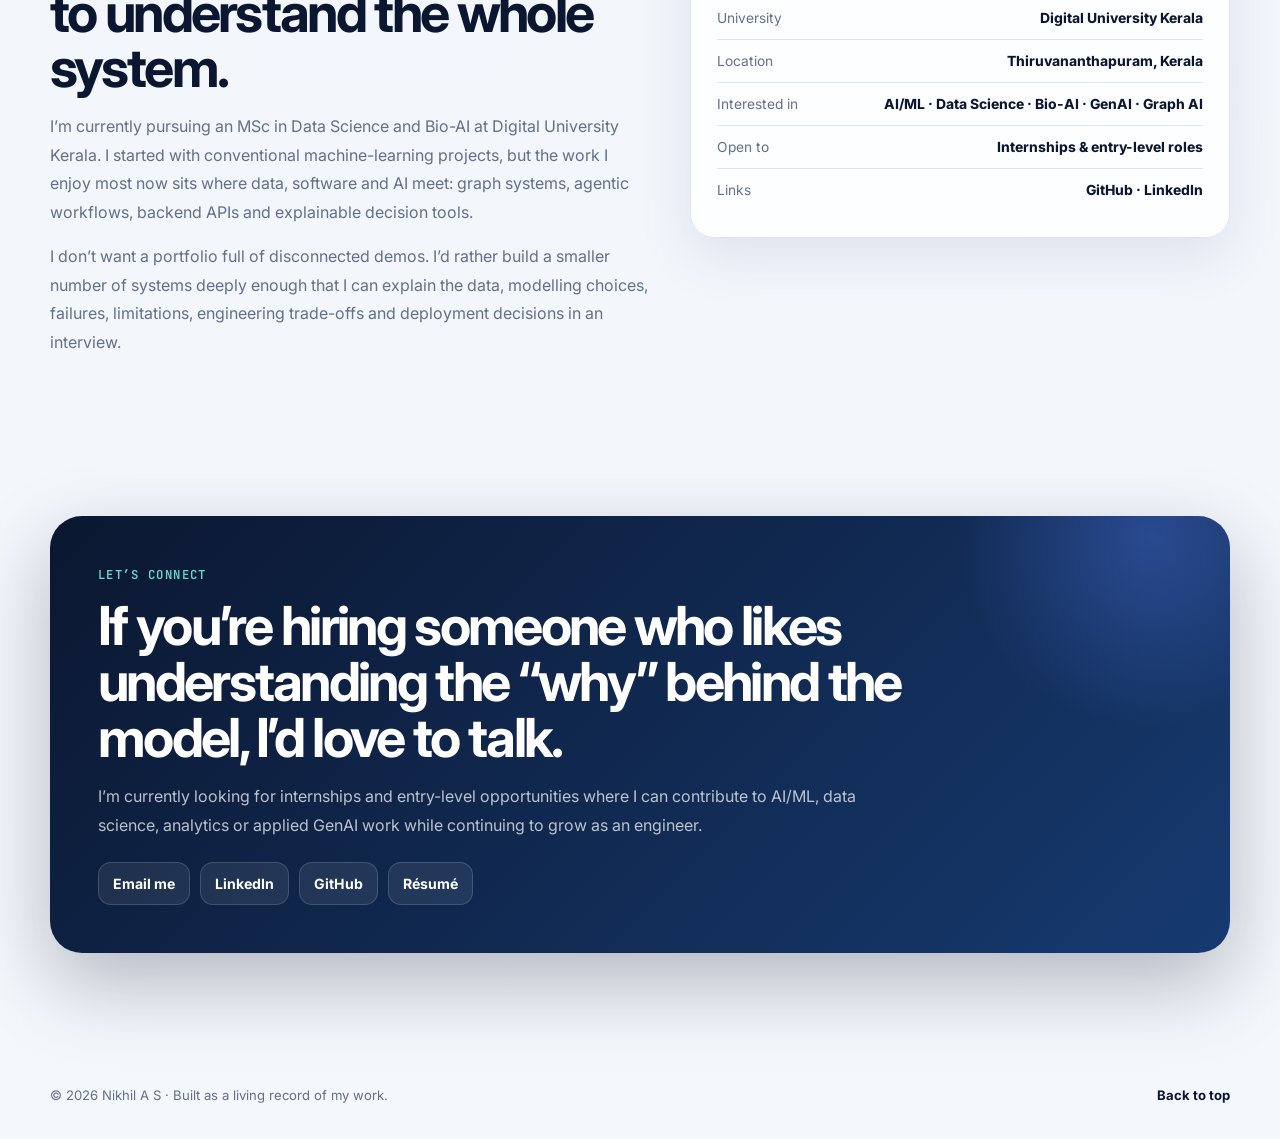
==== commit aa985a0c: "Simplify portfolio hero buttons and link directly to updated résumé" ====
--- a/index.html
+++ b/index.html
@@ -308,9 +308,7 @@
       </p>
       <div class="hero-actions">
         <a class="btn btn-primary" href="#work">Explore my work</a>
-        <a class="btn btn-secondary" href="case-studies.html">Case study deck</a>
-        <a class="btn btn-secondary" href="https://supply-beacon.vercel.app/login" target="_blank" rel="noopener">Open SupplyBeacon</a>
-        <a class="btn btn-secondary" href="https://github.com/nikhilasds25-bit" target="_blank" rel="noopener">GitHub</a>
+        <a class="btn btn-secondary" href="resume.html" target="_blank" rel="noopener">View résumé</a>
       </div>
       <div class="hero-meta">
         <span>Thiruvananthapuram, Kerala</span>
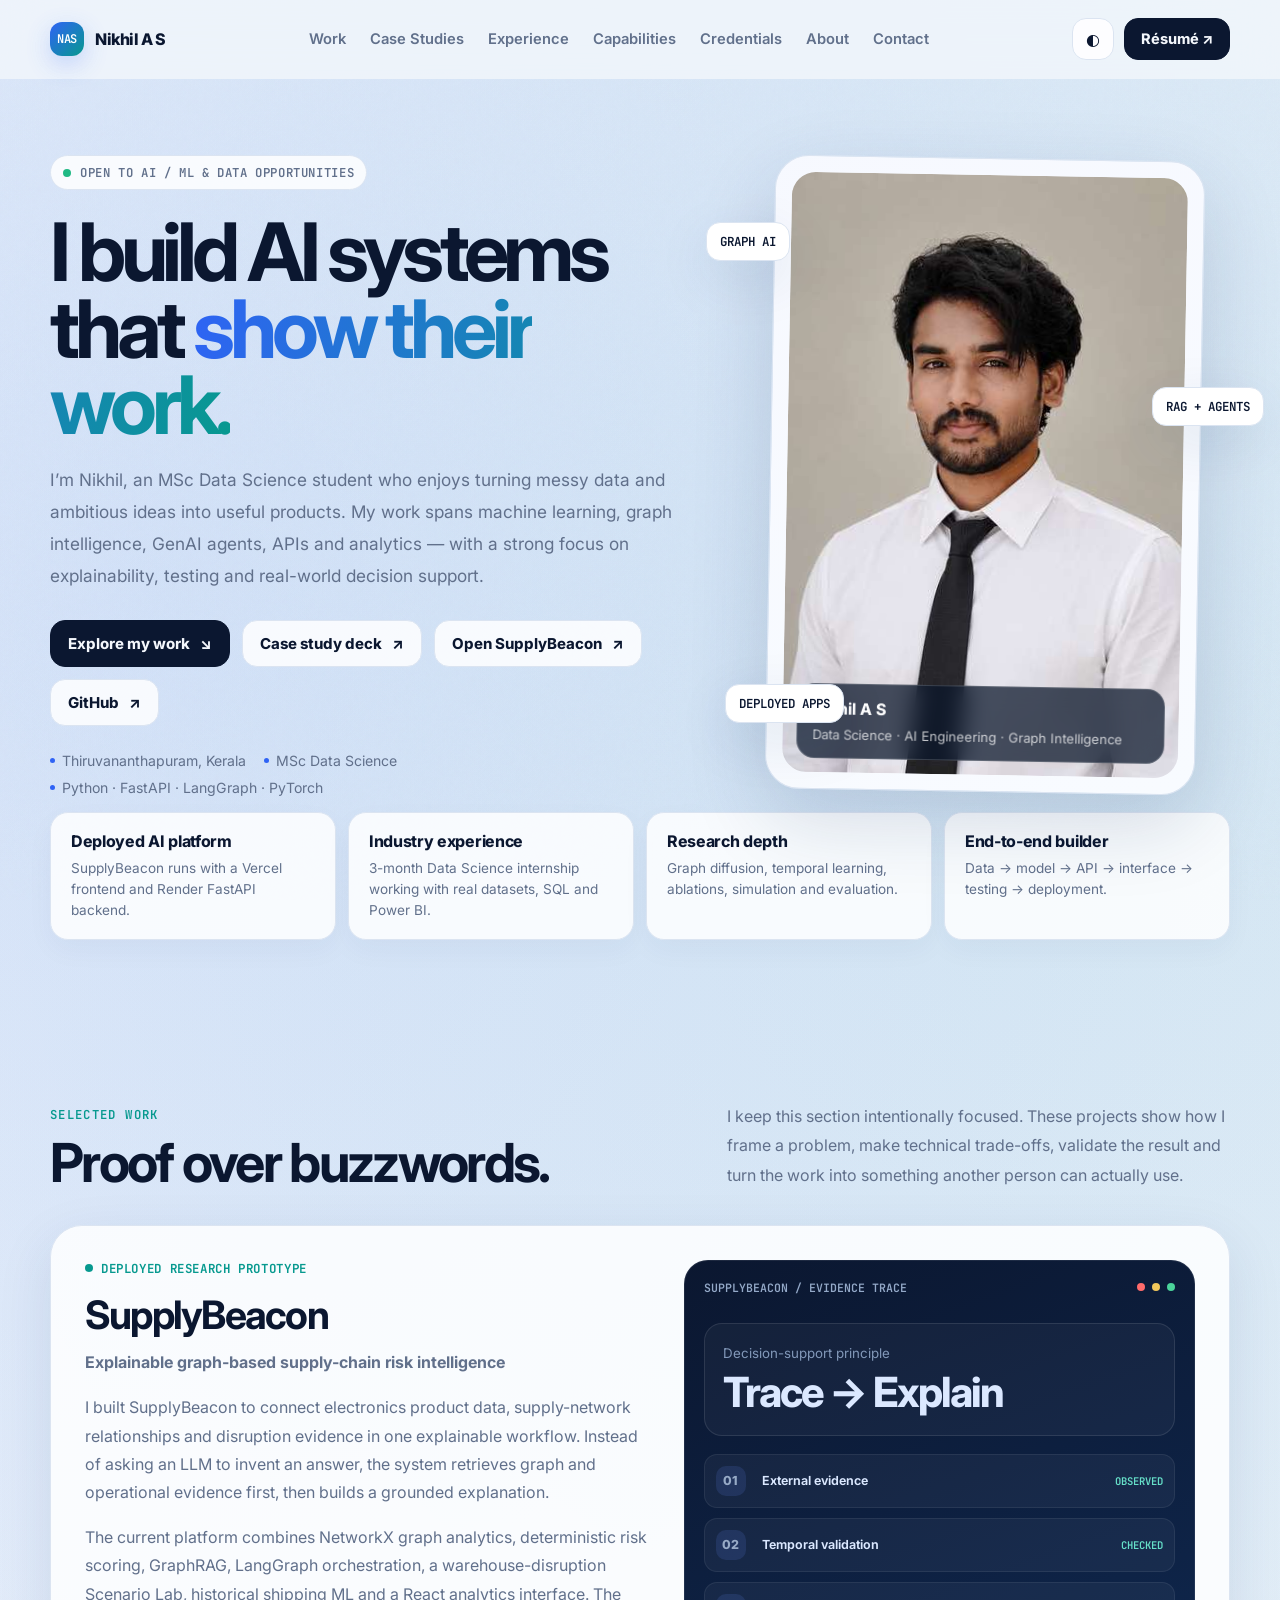
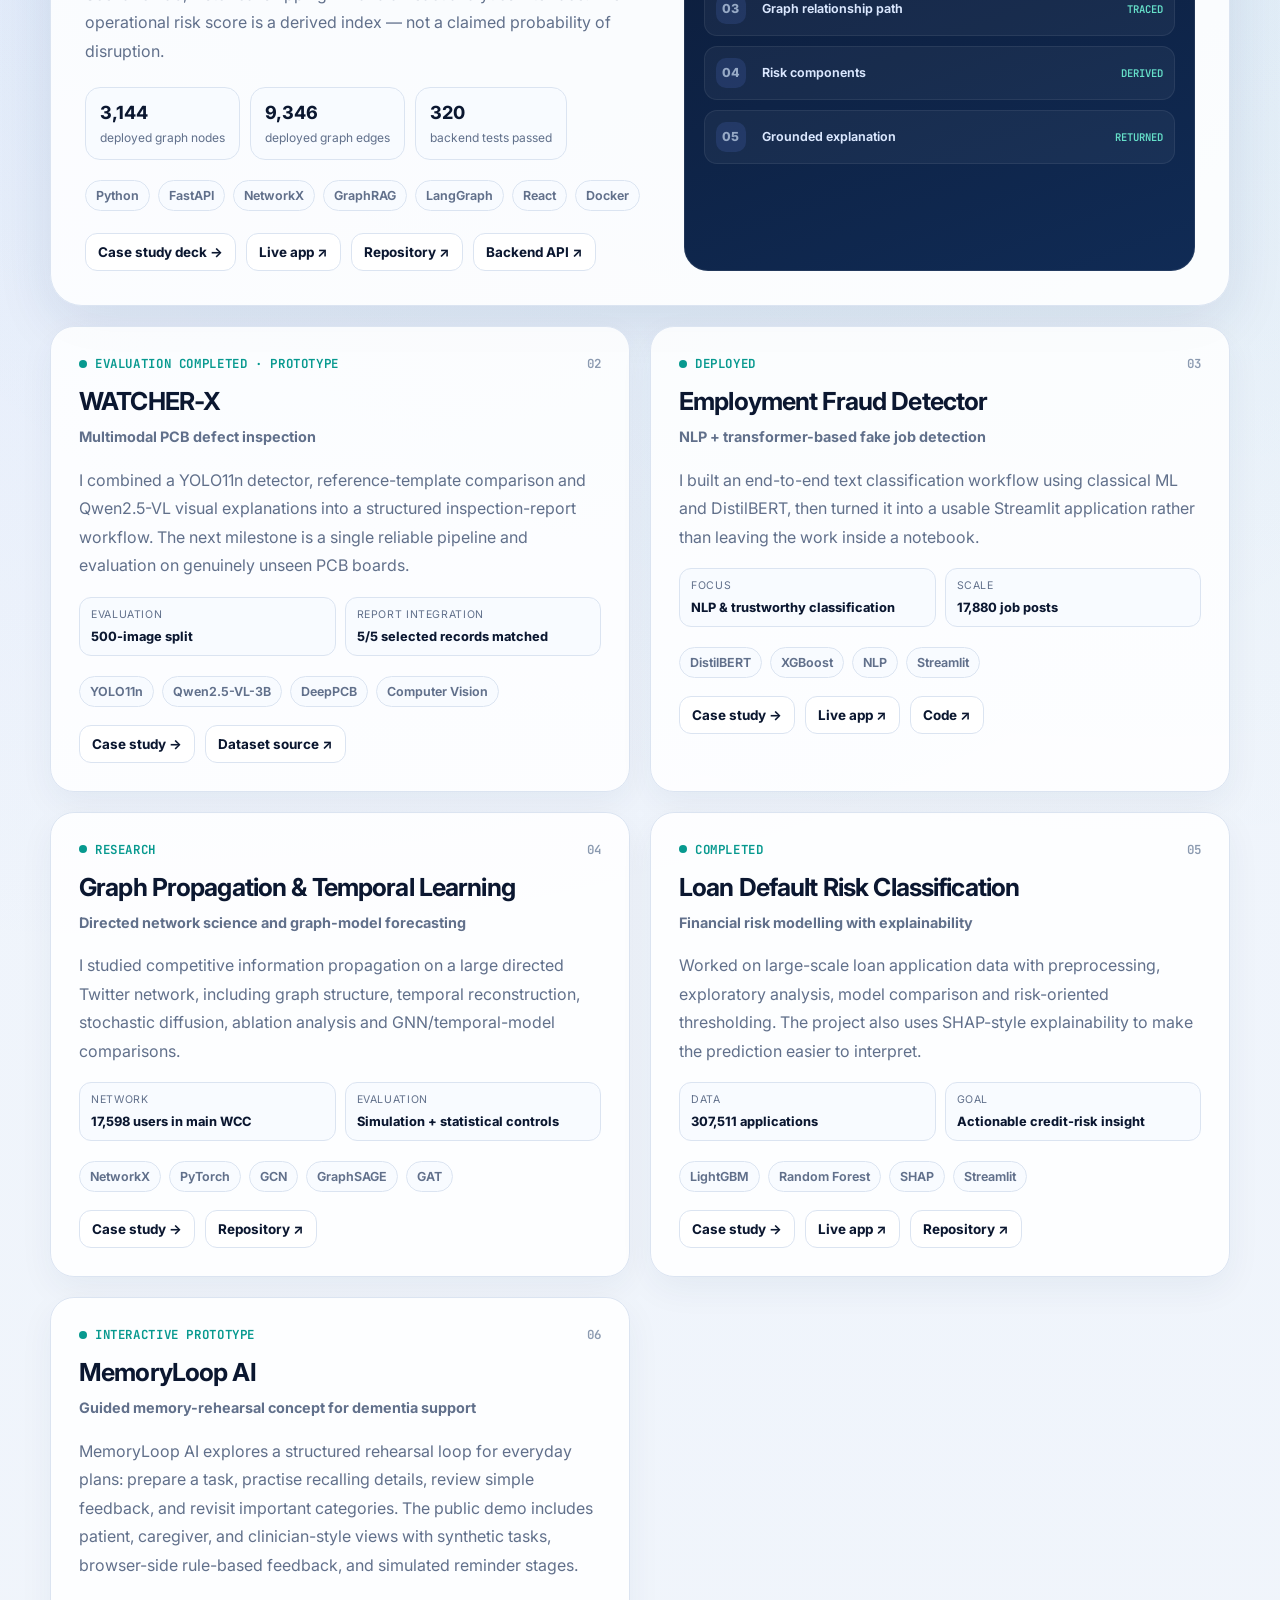
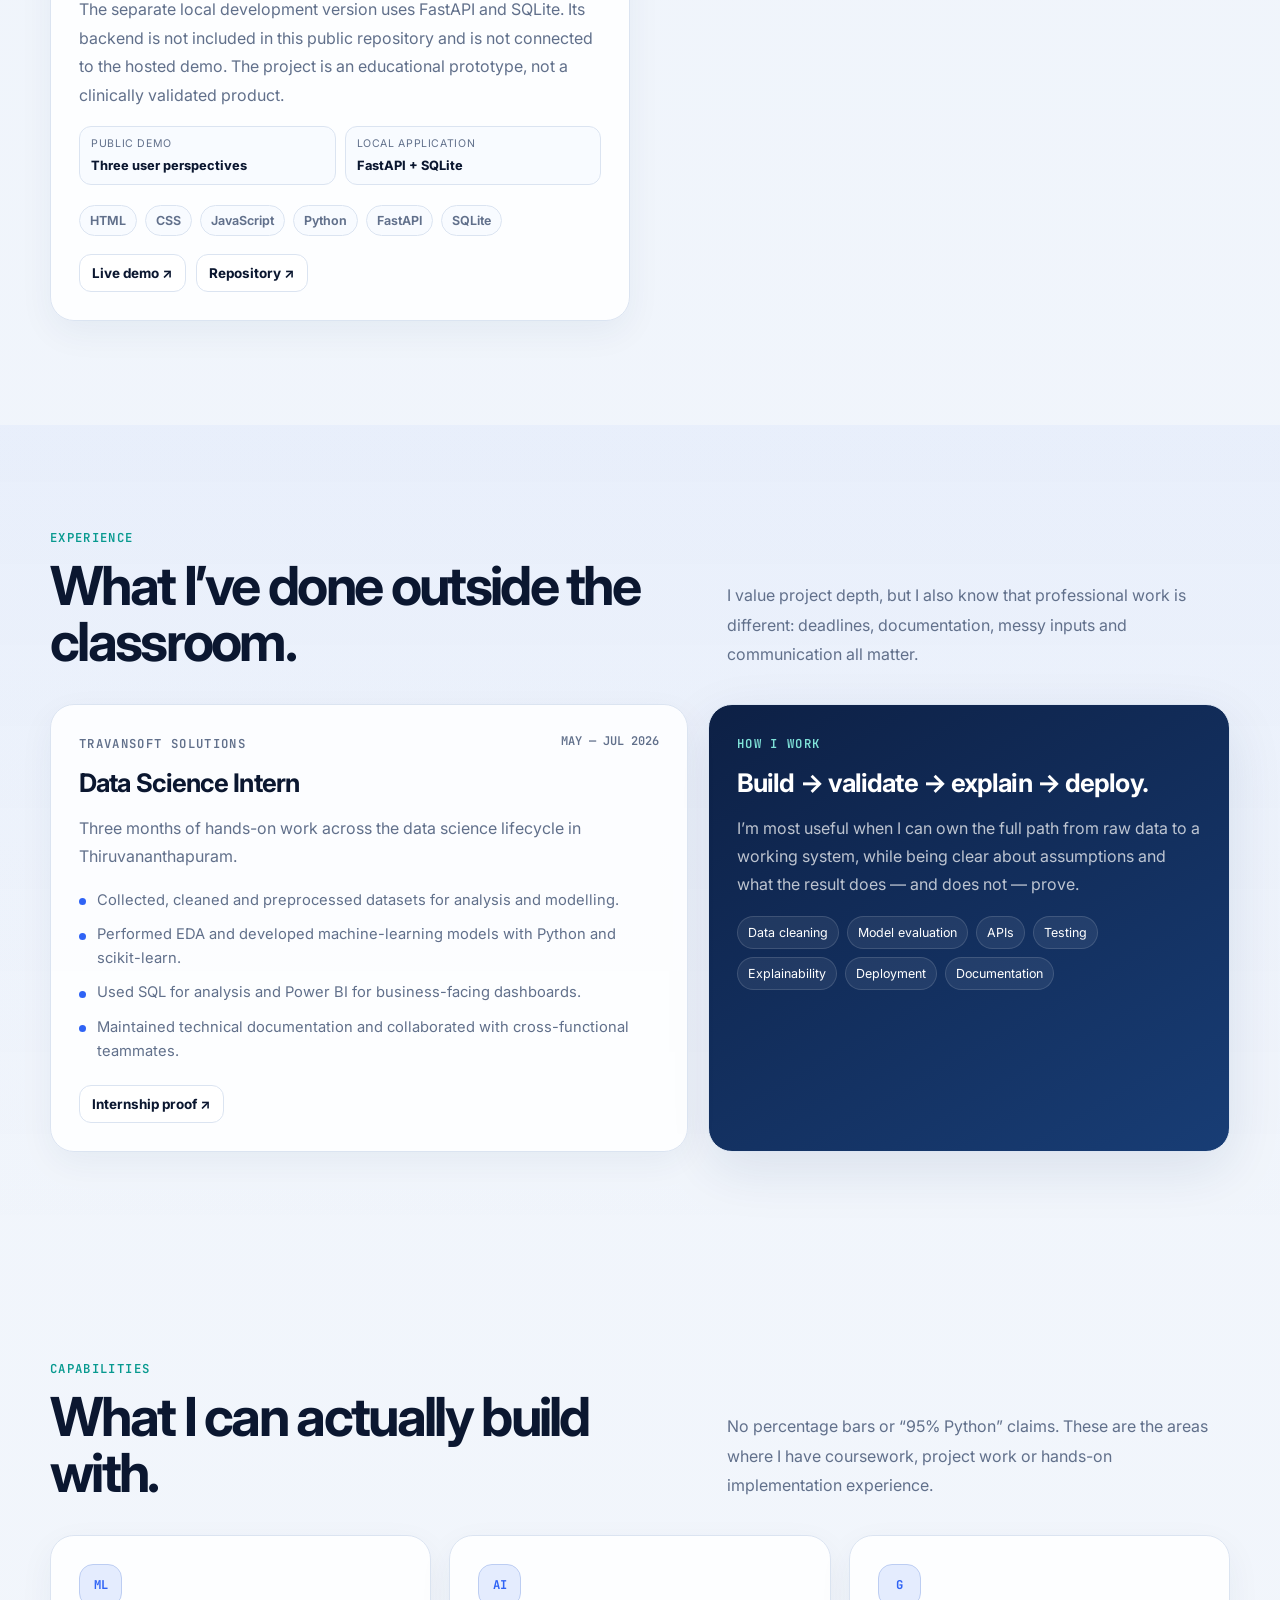
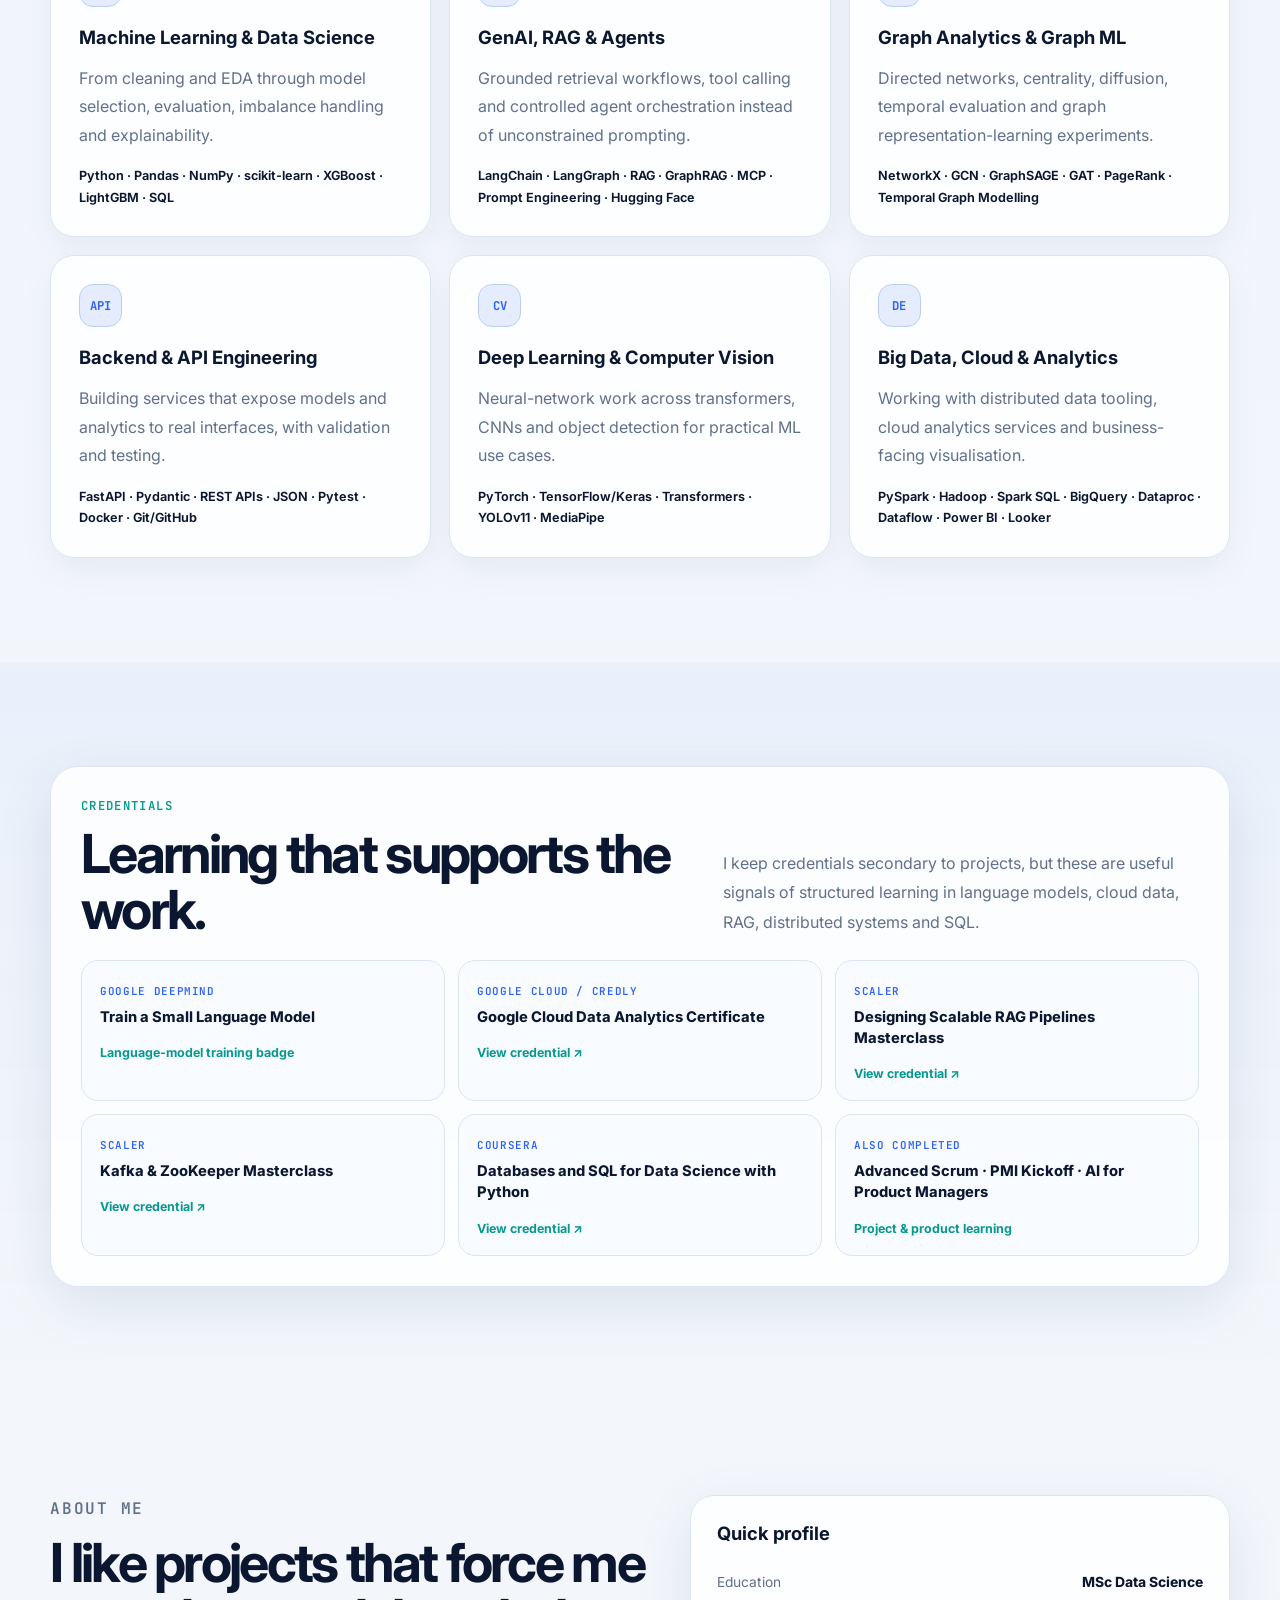
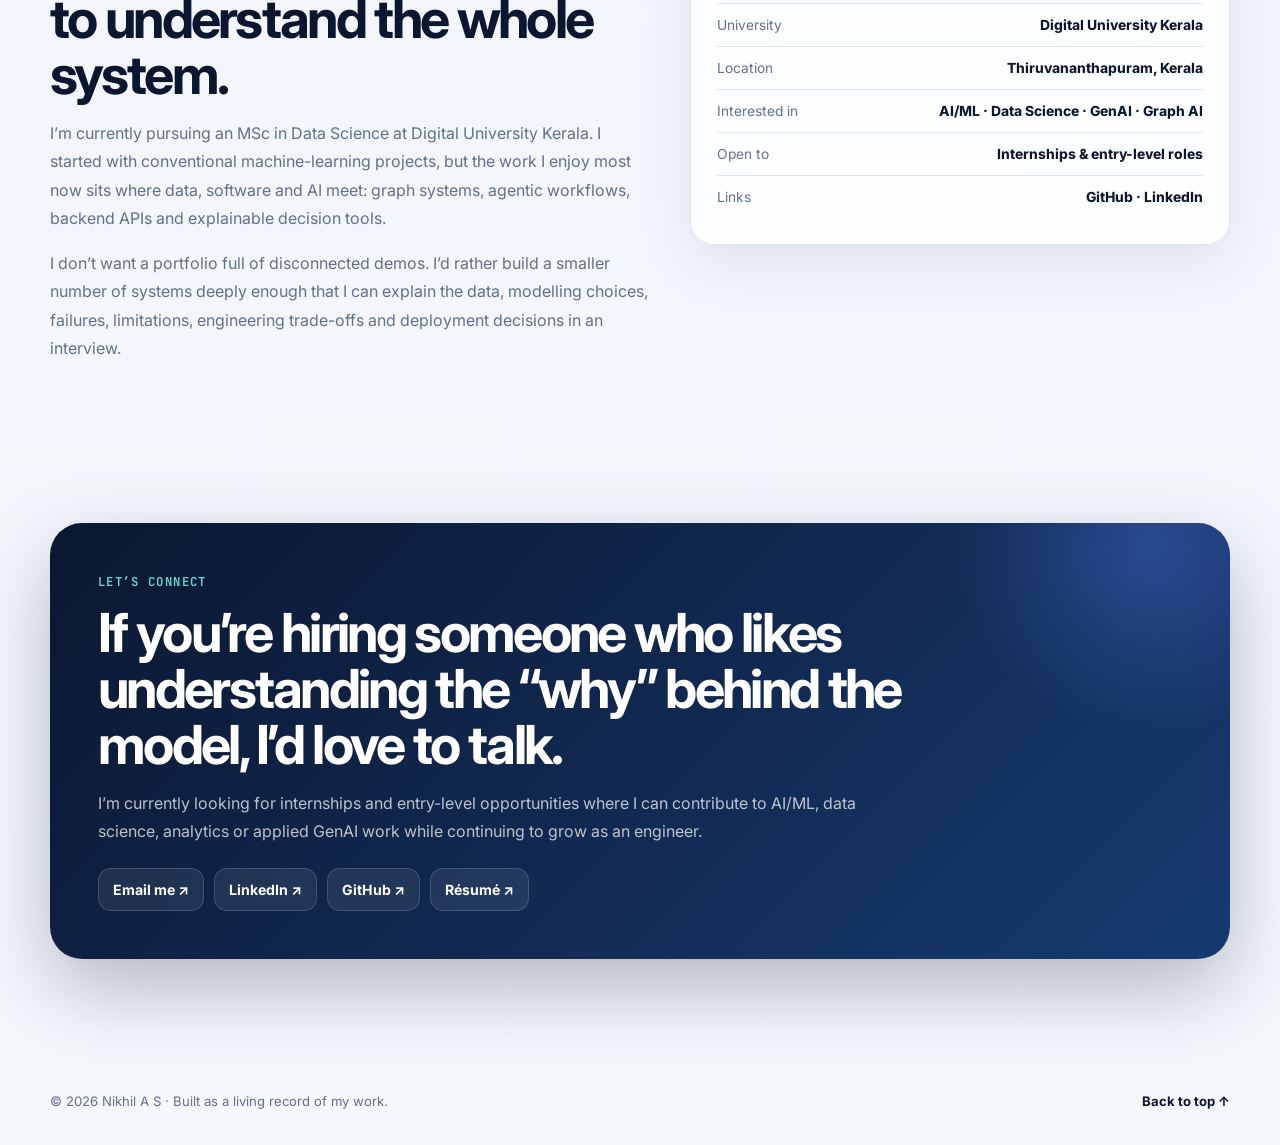
==== commit f841a5cd: "Restore portfolio homepage before recent button and logo edits" ====
--- a/index.html
+++ b/index.html
@@ -4,10 +4,10 @@
   <meta charset="utf-8">
   <meta name="viewport" content="width=device-width, initial-scale=1">
   <meta name="theme-color" content="#f5f8ff">
-  <meta name="description" content="Nikhil A S — MSc Data Science and Bio-AI student building applied AI, graph intelligence, GenAI, machine learning and biomedical data products.">
+  <meta name="description" content="Nikhil A S — MSc Data Science student building applied AI, graph intelligence, GenAI, machine learning and data products.">
   <meta property="og:type" content="website">
   <meta property="og:title" content="Nikhil A S — AI, Data Science & Graph Intelligence">
-  <meta property="og:description" content="Selected AI/ML, data science, Bio-AI, computer vision, graph intelligence and GenAI projects from Nikhil A S.">
+  <meta property="og:description" content="Selected deployed projects, research work, technical capabilities and experience from Nikhil A S.">
   <title>Nikhil A S | AI, Data Science & Graph Intelligence</title>
   <link rel="icon" type="image/svg+xml" href="data:image/svg+xml,%3Csvg%20xmlns%3D%22http%3A%2F%2Fwww.w3.org/2000/svg%22%20viewBox%3D%220%200%2096%2096%22%3E%3Crect%20width%3D%2296%22%20height%3D%2296%22%20rx%3D%2220%22%20fill%3D%22%230b1730%22/%3E%3Ccircle%20cx%3D%2230%22%20cy%3D%2248%22%20r%3D%228%22%20fill%3D%22%234f7cff%22/%3E%3Ccircle%20cx%3D%2264%22%20cy%3D%2230%22%20r%3D%228%22%20fill%3D%22%23fff%22/%3E%3Ccircle%20cx%3D%2264%22%20cy%3D%2266%22%20r%3D%228%22%20fill%3D%22%2313b8a6%22/%3E%3Cpath%20d%3D%22M37%2044%2057%2033M37%2052%2057%2063%22%20stroke%3D%22%23c7d7ff%22%20stroke-width%3D%224%22%20stroke-linecap%3D%22round%22/%3E%3C/svg%3E">
   <link rel="preconnect" href="https://fonts.googleapis.com">
@@ -86,6 +86,7 @@
     .site-header.scrolled{border-color:var(--line);box-shadow:0 10px 36px rgba(22,42,77,.06)}
     .nav{height:78px;display:flex;align-items:center;justify-content:space-between;gap:24px}
     .brand{display:flex;align-items:center;gap:11px;font-weight:800;letter-spacing:-.03em}
+    .brand-mark{width:34px;height:34px;border-radius:12px;background:linear-gradient(135deg,var(--blue),var(--teal));display:grid;place-items:center;color:#fff;font:600 12px "JetBrains Mono";box-shadow:0 8px 24px rgba(47,99,245,.24)}
     .nav-links{display:flex;align-items:center;gap:24px}
     .nav-links a{color:var(--muted);font-size:.92rem;font-weight:600;transition:.2s ease}
     .nav-links a:hover{color:var(--text)}
@@ -108,6 +109,8 @@
     .btn-primary{background:var(--text);color:var(--bg);border-color:var(--text)}
     .btn-secondary{background:var(--panel)}
     .btn:hover{transform:translateY(-3px);box-shadow:var(--shadow)}
+    .btn .arrow{transition:transform .2s ease}
+    .btn:hover .arrow{transform:translate(3px,-2px)}
     .hero-meta{display:flex;flex-wrap:wrap;gap:10px 18px;margin-top:26px;color:var(--muted);font-size:.88rem}
     .hero-meta span{display:flex;align-items:center;gap:7px}
     .hero-meta span:before{content:"";width:5px;height:5px;border-radius:50%;background:var(--blue)}
@@ -276,6 +279,7 @@
 <header class="site-header" id="site-header">
   <div class="container nav">
     <a class="brand" href="#home" aria-label="Nikhil A S home">
+      <span class="brand-mark">NAS</span>
       <span>Nikhil A S</span>
     </a>
     <nav class="nav-links" id="nav-links" aria-label="Primary navigation">
@@ -289,7 +293,7 @@
     </nav>
     <div class="nav-actions">
       <button class="icon-btn" id="theme-toggle" type="button" aria-label="Toggle color theme">◐</button>
-      <a class="resume-btn" href="resume.html" target="_blank" rel="noopener">View résumé</a>
+      <a class="resume-btn" href="resume.html" target="_blank" rel="noopener">Résumé ↗</a>
       <button class="menu-btn" id="menu-btn" type="button" aria-label="Open navigation" aria-expanded="false">☰</button>
     </div>
   </div>
@@ -302,17 +306,19 @@
       <div class="eyebrow"><span class="pulse"></span> Open to AI / ML & data opportunities</div>
       <h1>I build AI systems that <span class="accent">show their work.</span></h1>
       <p class="hero-lede">
-        I’m Nikhil, an MSc Data Science and Bio-AI student who enjoys turning messy data and ambitious ideas into useful products.
+        I’m Nikhil, an MSc Data Science student who enjoys turning messy data and ambitious ideas into useful products.
         My work spans machine learning, graph intelligence, GenAI agents, APIs and analytics — with a strong focus on
         explainability, testing and real-world decision support.
       </p>
       <div class="hero-actions">
-        <a class="btn btn-primary" href="#work">Explore my work</a>
-        <a class="btn btn-secondary" href="resume.html" target="_blank" rel="noopener">View résumé</a>
+        <a class="btn btn-primary" href="#work">Explore my work <span class="arrow">↘</span></a>
+        <a class="btn btn-secondary" href="case-studies.html">Case study deck <span class="arrow">↗</span></a>
+        <a class="btn btn-secondary" href="https://supply-beacon.vercel.app/login" target="_blank" rel="noopener">Open SupplyBeacon <span class="arrow">↗</span></a>
+        <a class="btn btn-secondary" href="https://github.com/nikhilasds25-bit" target="_blank" rel="noopener">GitHub <span class="arrow">↗</span></a>
       </div>
       <div class="hero-meta">
         <span>Thiruvananthapuram, Kerala</span>
-        <span>MSc Data Science &amp; Bio-AI</span>
+        <span>MSc Data Science</span>
         <span>Python · FastAPI · LangGraph · PyTorch</span>
       </div>
     </div>
@@ -389,10 +395,10 @@
           <span>Python</span><span>FastAPI</span><span>NetworkX</span><span>GraphRAG</span><span>LangGraph</span><span>React</span><span>Docker</span>
         </div>
         <div class="project-actions">
-          <a class="mini-link" href="case-studies.html#supplybeacon">Case study deck</a>
-          <a class="mini-link" href="https://supply-beacon.vercel.app/login" target="_blank" rel="noopener">Live app</a>
-          <a class="mini-link" href="https://github.com/nikhilasds25-bit/SupplyBeacon" target="_blank" rel="noopener">Repository</a>
-          <a class="mini-link" href="https://supplybeacon-api.onrender.com" target="_blank" rel="noopener">Backend API</a>
+          <a class="mini-link" href="case-studies.html#supplybeacon">Case study deck →</a>
+          <a class="mini-link" href="https://supply-beacon.vercel.app/login" target="_blank" rel="noopener">Live app ↗</a>
+          <a class="mini-link" href="https://github.com/nikhilasds25-bit/SupplyBeacon" target="_blank" rel="noopener">Repository ↗</a>
+          <a class="mini-link" href="https://supplybeacon-api.onrender.com" target="_blank" rel="noopener">Backend API ↗</a>
         </div>
       </div>
 
@@ -421,8 +427,8 @@
         <div class="case-note"><div><small>Evaluation</small><strong>500-image split</strong></div><div><small>Report integration</small><strong>5/5 selected records matched</strong></div></div>
         <div class="tags"><span>YOLO11n</span><span>Qwen2.5-VL-3B</span><span>DeepPCB</span><span>Computer Vision</span></div>
         <div class="project-actions">
-          <a class="mini-link" href="case-studies.html#watcherx">Case study</a>
-          <a class="mini-link" href="https://github.com/tangsanli5201/DeepPCB" target="_blank" rel="noopener">Dataset source</a>
+          <a class="mini-link" href="case-studies.html#watcherx">Case study →</a>
+          <a class="mini-link" href="https://github.com/tangsanli5201/DeepPCB" target="_blank" rel="noopener">Dataset source ↗</a>
         </div>
       </article>
 
@@ -434,9 +440,9 @@
         <div class="case-note"><div><small>Focus</small><strong>NLP & trustworthy classification</strong></div><div><small>Scale</small><strong>17,880 job posts</strong></div></div>
         <div class="tags"><span>DistilBERT</span><span>XGBoost</span><span>NLP</span><span>Streamlit</span></div>
         <div class="project-actions">
-          <a class="mini-link" href="case-studies.html#employment-fraud">Case study</a>
-          <a class="mini-link" href="https://employment-fraud-detector-danbudd3v8zz94vx8xkdv9.streamlit.app/" target="_blank" rel="noopener">Live app</a>
-          <a class="mini-link" href="https://github.com/nikhilasds25-bit/employment-fraud-detector" target="_blank" rel="noopener">Code</a>
+          <a class="mini-link" href="case-studies.html#employment-fraud">Case study →</a>
+          <a class="mini-link" href="https://employment-fraud-detector-danbudd3v8zz94vx8xkdv9.streamlit.app/" target="_blank" rel="noopener">Live app ↗</a>
+          <a class="mini-link" href="https://github.com/nikhilasds25-bit/employment-fraud-detector" target="_blank" rel="noopener">Code ↗</a>
         </div>
       </article>
 
@@ -448,8 +454,8 @@
         <div class="case-note"><div><small>Network</small><strong>17,598 users in main WCC</strong></div><div><small>Evaluation</small><strong>Simulation + statistical controls</strong></div></div>
         <div class="tags"><span>NetworkX</span><span>PyTorch</span><span>GCN</span><span>GraphSAGE</span><span>GAT</span></div>
         <div class="project-actions">
-          <a class="mini-link" href="semantic-network.html">Case study</a>
-          <a class="mini-link" href="https://github.com/nikhilasds25-bit/graph-propagation-temporal-learning" target="_blank" rel="noopener">Repository</a>
+          <a class="mini-link" href="semantic-network.html">Case study →</a>
+          <a class="mini-link" href="https://github.com/nikhilasds25-bit/graph-propagation-temporal-learning" target="_blank" rel="noopener">Repository ↗</a>
         </div>
       </article>
 
@@ -461,9 +467,9 @@
         <div class="case-note"><div><small>Data</small><strong>307,511 applications</strong></div><div><small>Goal</small><strong>Actionable credit-risk insight</strong></div></div>
         <div class="tags"><span>LightGBM</span><span>Random Forest</span><span>SHAP</span><span>Streamlit</span></div>
         <div class="project-actions">
-          <a class="mini-link" href="case-studies.html#loan-default">Case study</a>
-          <a class="mini-link" href="https://loan-default-risk-classification-ml-model-mivjfwjinyvkabgkncyw.streamlit.app" target="_blank" rel="noopener">Live app</a>
-          <a class="mini-link" href="https://github.com/nikhilasds25-bit/Loan-Default-Risk-Classification-ML-Model" target="_blank" rel="noopener">Repository</a>
+          <a class="mini-link" href="case-studies.html#loan-default">Case study →</a>
+          <a class="mini-link" href="https://loan-default-risk-classification-ml-model-mivjfwjinyvkabgkncyw.streamlit.app" target="_blank" rel="noopener">Live app ↗</a>
+          <a class="mini-link" href="https://github.com/nikhilasds25-bit/Loan-Default-Risk-Classification-ML-Model" target="_blank" rel="noopener">Repository ↗</a>
         </div>
       </article>
 
@@ -476,8 +482,8 @@
         <div class="case-note"><div><small>Public demo</small><strong>Three user perspectives</strong></div><div><small>Local application</small><strong>FastAPI + SQLite</strong></div></div>
         <div class="tags"><span>HTML</span><span>CSS</span><span>JavaScript</span><span>Python</span><span>FastAPI</span><span>SQLite</span></div>
         <div class="project-actions">
-          <a class="mini-link" href="https://nikhilasds25-bit.github.io/sixth-sense/" target="_blank" rel="noopener">Live demo</a>
-          <a class="mini-link" href="https://github.com/nikhilasds25-bit/sixth-sense" target="_blank" rel="noopener">Repository</a>
+          <a class="mini-link" href="https://nikhilasds25-bit.github.io/sixth-sense/" target="_blank" rel="noopener">Live demo ↗</a>
+          <a class="mini-link" href="https://github.com/nikhilasds25-bit/sixth-sense" target="_blank" rel="noopener">Repository ↗</a>
         </div>
       </article>
     </div>
@@ -503,7 +509,7 @@
           <li>Used SQL for analysis and Power BI for business-facing dashboards.</li>
           <li>Maintained technical documentation and collaborated with cross-functional teammates.</li>
         </ul>
-        <div class="project-actions"><a class="mini-link" href="https://lnkd.in/p/d_TBT3SB" target="_blank" rel="noopener">Internship proof</a></div>
+        <div class="project-actions"><a class="mini-link" href="https://lnkd.in/p/d_TBT3SB" target="_blank" rel="noopener">Internship proof ↗</a></div>
       </article>
 
       <aside class="evidence-card reveal">
@@ -542,10 +548,10 @@
       </div>
       <div class="credential-grid">
         <div class="credential"><small>Google DeepMind</small><strong>Train a Small Language Model</strong><span>Language-model training badge</span></div>
-        <a class="credential" href="https://www.credly.com/badges/23d4813b-8673-4527-aaa2-b40fff2cbe7f/linked_in_profile" target="_blank" rel="noopener"><small>Google Cloud / Credly</small><strong>Google Cloud Data Analytics Certificate</strong><span>View credential</span></a>
-        <a class="credential" href="https://moonshot.scaler.com/s/sl/wWr5W0WWUF" target="_blank" rel="noopener"><small>Scaler</small><strong>Designing Scalable RAG Pipelines Masterclass</strong><span>View credential</span></a>
-        <a class="credential" href="https://moonshot.scaler.com/s/sl/QIh65U1Lqh" target="_blank" rel="noopener"><small>Scaler</small><strong>Kafka &amp; ZooKeeper Masterclass</strong><span>View credential</span></a>
-        <a class="credential" href="https://www.coursera.org/account/accomplishments/verify/BVG370EHPXR5" target="_blank" rel="noopener"><small>Coursera</small><strong>Databases and SQL for Data Science with Python</strong><span>View credential</span></a>
+        <a class="credential" href="https://www.credly.com/badges/23d4813b-8673-4527-aaa2-b40fff2cbe7f/linked_in_profile" target="_blank" rel="noopener"><small>Google Cloud / Credly</small><strong>Google Cloud Data Analytics Certificate</strong><span>View credential ↗</span></a>
+        <a class="credential" href="https://moonshot.scaler.com/s/sl/wWr5W0WWUF" target="_blank" rel="noopener"><small>Scaler</small><strong>Designing Scalable RAG Pipelines Masterclass</strong><span>View credential ↗</span></a>
+        <a class="credential" href="https://moonshot.scaler.com/s/sl/QIh65U1Lqh" target="_blank" rel="noopener"><small>Scaler</small><strong>Kafka &amp; ZooKeeper Masterclass</strong><span>View credential ↗</span></a>
+        <a class="credential" href="https://www.coursera.org/account/accomplishments/verify/BVG370EHPXR5" target="_blank" rel="noopener"><small>Coursera</small><strong>Databases and SQL for Data Science with Python</strong><span>View credential ↗</span></a>
         <div class="credential"><small>Also completed</small><strong>Advanced Scrum · PMI Kickoff · AI for Product Managers</strong><span>Project & product learning</span></div>
       </div>
     </div>
@@ -558,7 +564,7 @@
       <p class="kicker">About me</p>
       <h2>I like projects that force me to understand the whole system.</h2>
       <p>
-        I’m currently pursuing an MSc in Data Science and Bio-AI at Digital University Kerala. I started with conventional machine-learning projects,
+        I’m currently pursuing an MSc in Data Science at Digital University Kerala. I started with conventional machine-learning projects,
         but the work I enjoy most now sits where data, software and AI meet: graph systems, agentic workflows, backend APIs and explainable decision tools.
       </p>
       <p>
@@ -569,10 +575,10 @@
     <div class="about-panel reveal">
       <h3>Quick profile</h3>
       <div class="about-list">
-        <div class="about-row"><span>Education</span><strong>MSc Data Science and Bio-AI</strong></div>
+        <div class="about-row"><span>Education</span><strong>MSc Data Science</strong></div>
         <div class="about-row"><span>University</span><strong>Digital University Kerala</strong></div>
         <div class="about-row"><span>Location</span><strong>Thiruvananthapuram, Kerala</strong></div>
-        <div class="about-row"><span>Interested in</span><strong>AI/ML · Data Science · Bio-AI · GenAI · Graph AI</strong></div>
+        <div class="about-row"><span>Interested in</span><strong>AI/ML · Data Science · GenAI · Graph AI</strong></div>
         <div class="about-row"><span>Open to</span><strong>Internships & entry-level roles</strong></div>
         <div class="about-row"><span>Links</span><strong><a href="https://github.com/nikhilasds25-bit" target="_blank" rel="noopener">GitHub</a> · <a href="https://www.linkedin.com/in/nikhil-a-s-a11679263" target="_blank" rel="noopener">LinkedIn</a></strong></div>
       </div>
@@ -586,10 +592,10 @@
     <h2>If you’re hiring someone who likes understanding the “why” behind the model, I’d love to talk.</h2>
     <p>I’m currently looking for internships and entry-level opportunities where I can contribute to AI/ML, data science, analytics or applied GenAI work while continuing to grow as an engineer.</p>
     <div class="contact-actions">
-      <a href="mailto:nikhilas.ds25@duk.ac.in">Email me</a>
-      <a href="https://www.linkedin.com/in/nikhil-a-s-a11679263" target="_blank" rel="noopener">LinkedIn</a>
-      <a href="https://github.com/nikhilasds25-bit" target="_blank" rel="noopener">GitHub</a>
-      <a href="resume.html" target="_blank" rel="noopener">Résumé</a>
+      <a href="mailto:nikhilas.ds25@duk.ac.in">Email me ↗</a>
+      <a href="https://www.linkedin.com/in/nikhil-a-s-a11679263" target="_blank" rel="noopener">LinkedIn ↗</a>
+      <a href="https://github.com/nikhilasds25-bit" target="_blank" rel="noopener">GitHub ↗</a>
+      <a href="resume.html" target="_blank" rel="noopener">Résumé ↗</a>
     </div>
   </div>
 </section>
@@ -598,7 +604,7 @@
 <footer class="footer">
   <div class="container footer-wrap">
     <span>© <span id="year"></span> Nikhil A S · Built as a living record of my work.</span>
-    <a href="#home">Back to top</a>
+    <a href="#home">Back to top ↑</a>
   </div>
 </footer>
 
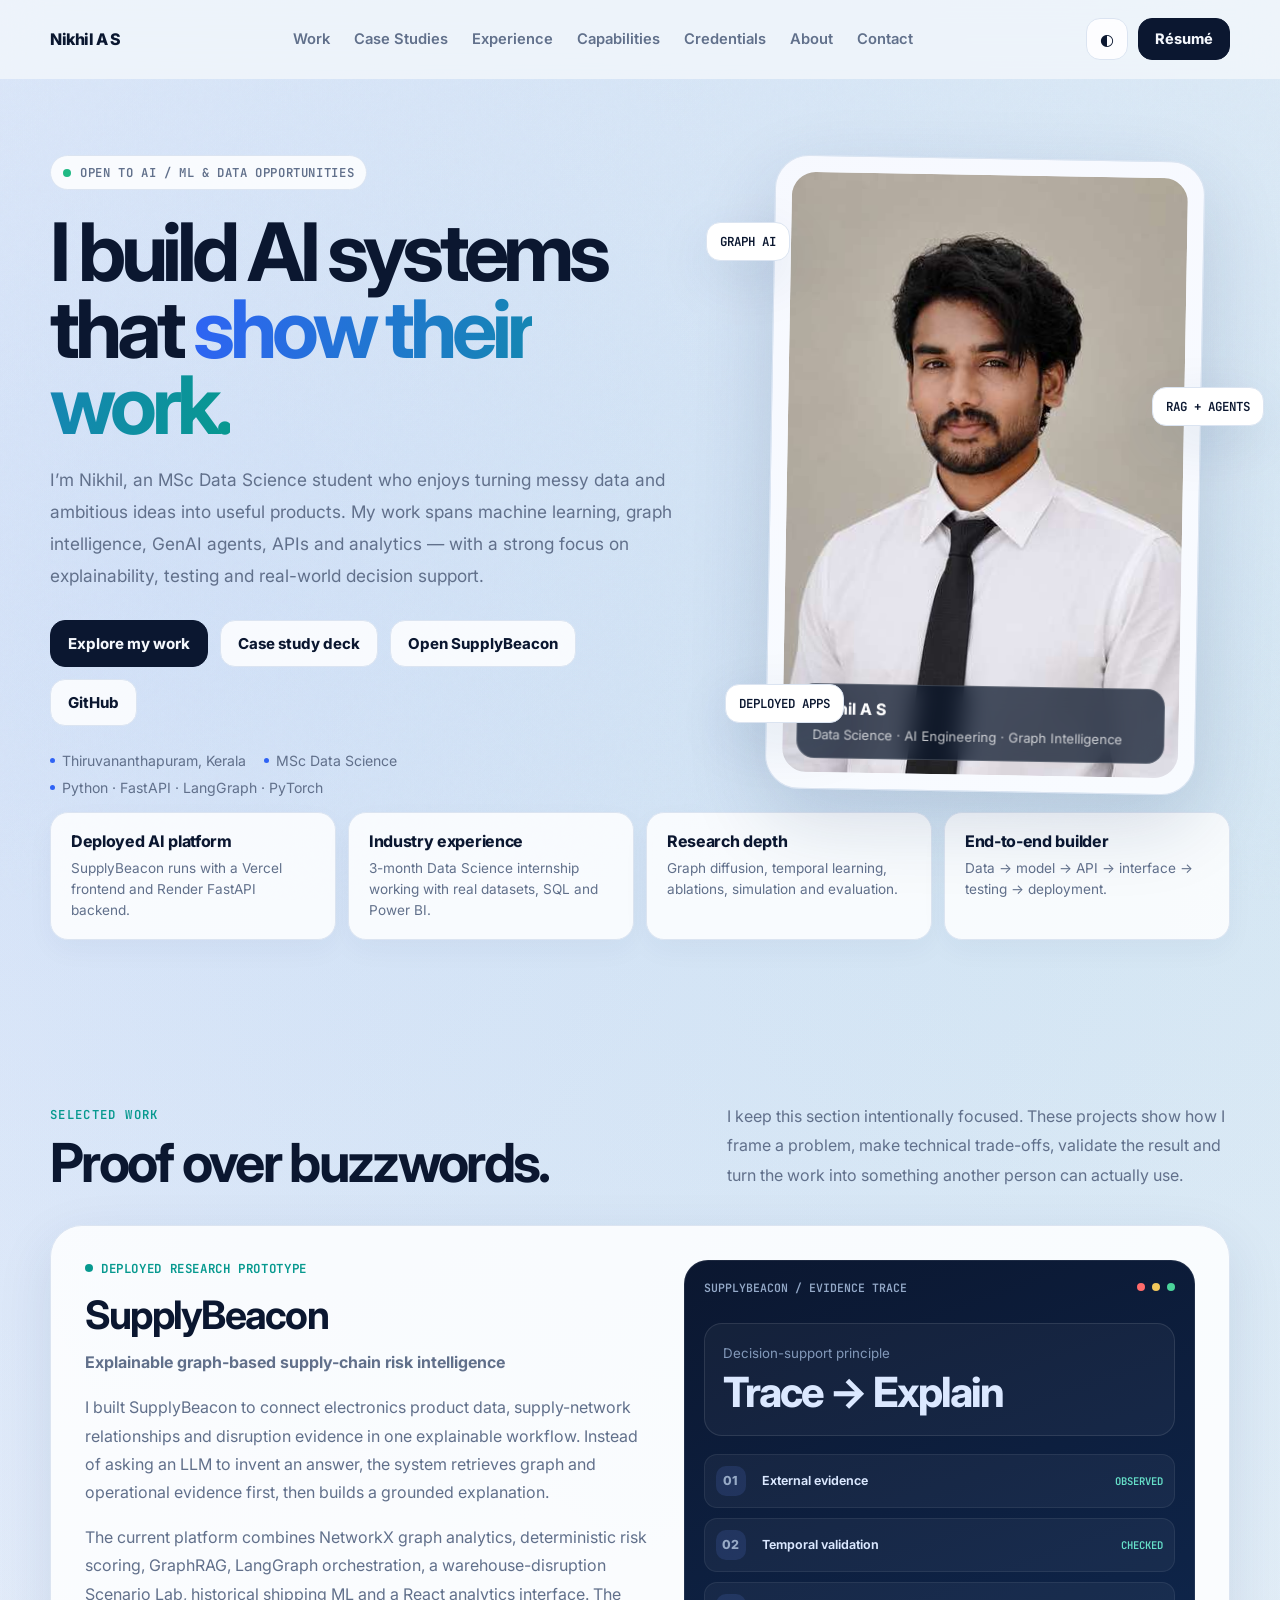
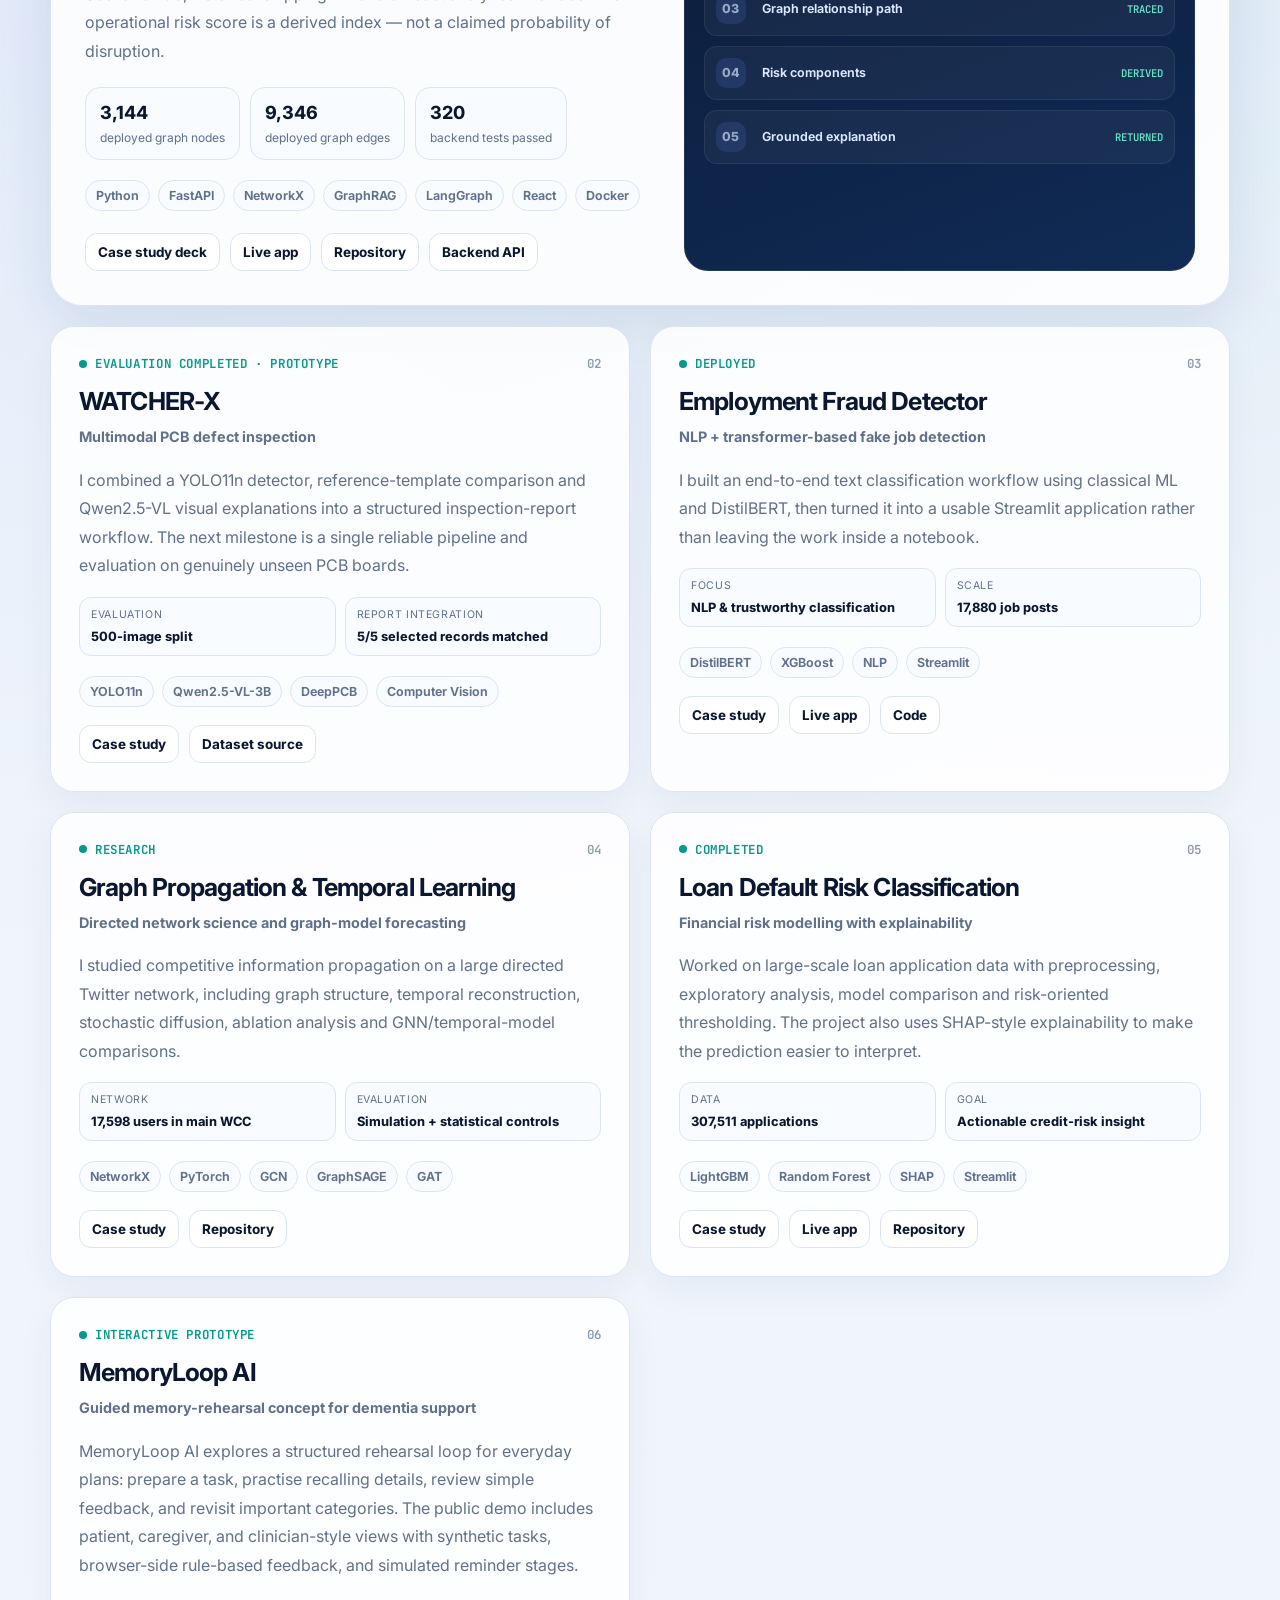
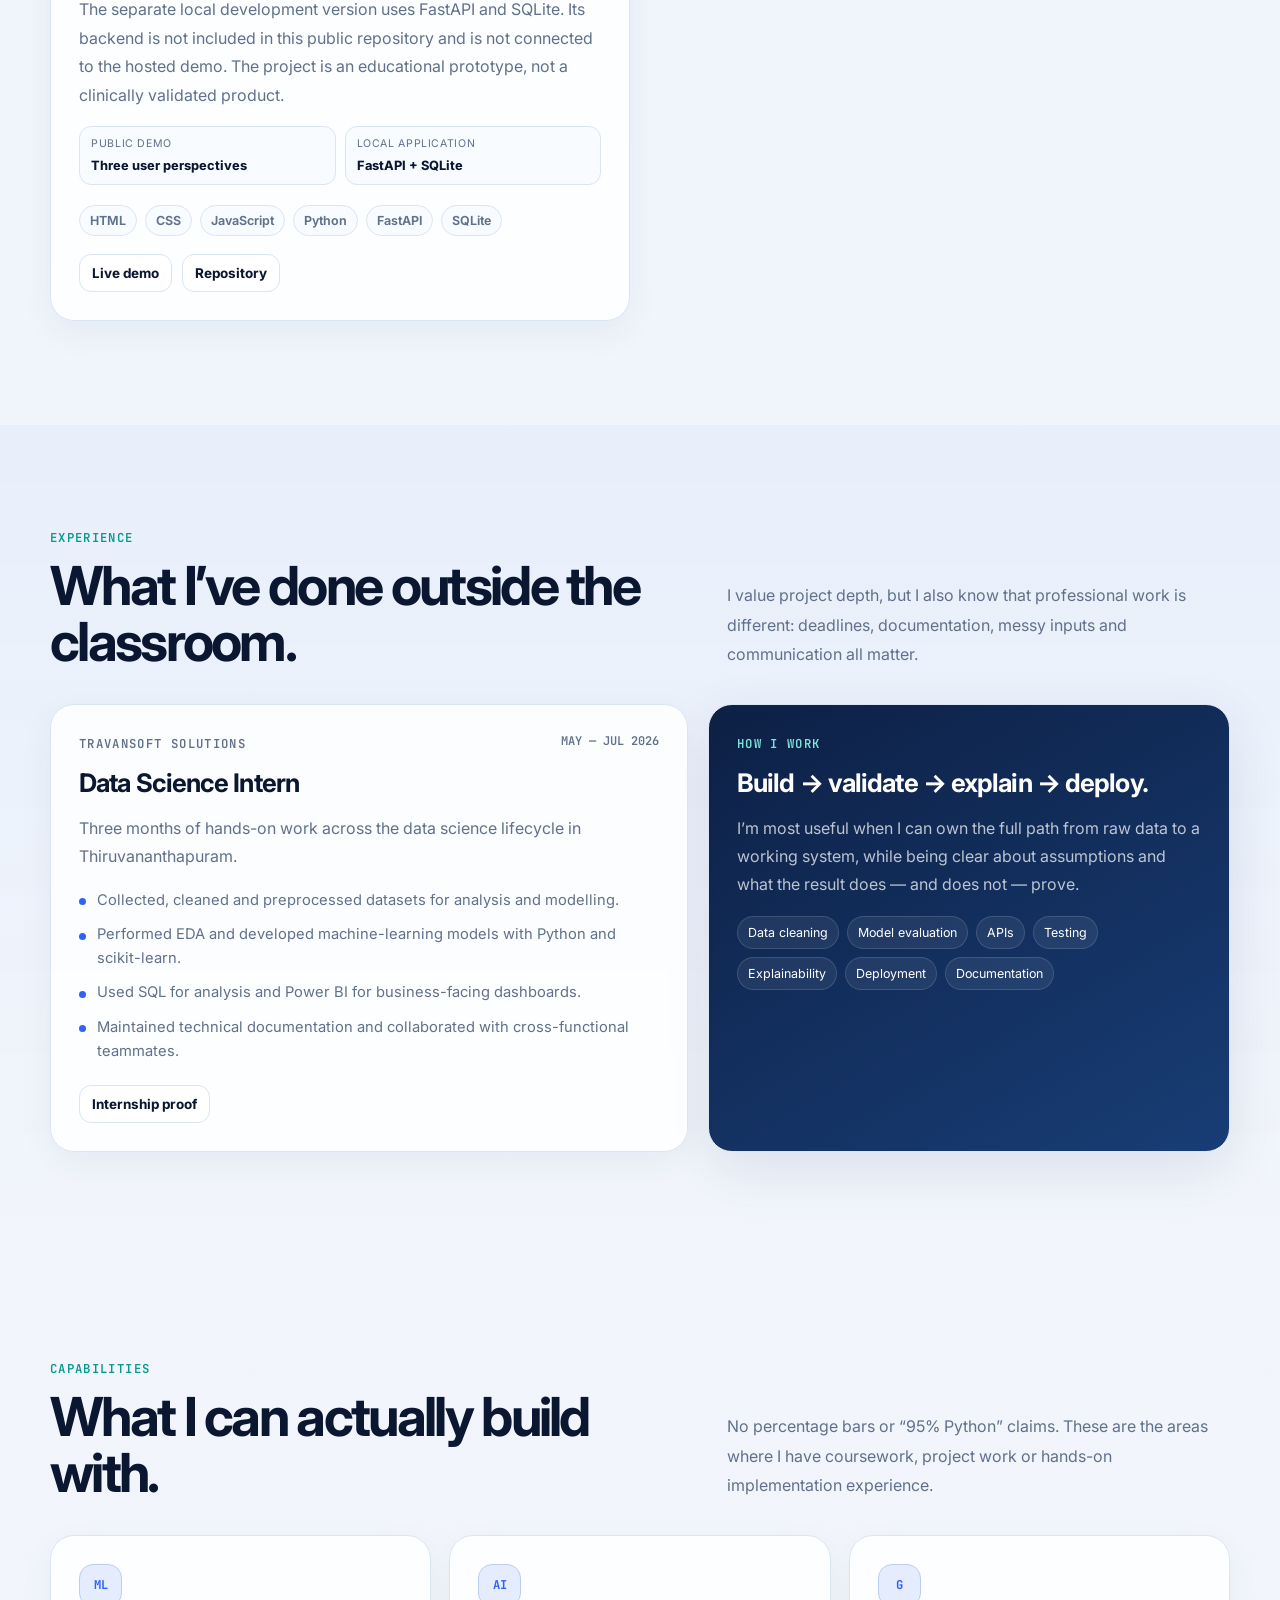
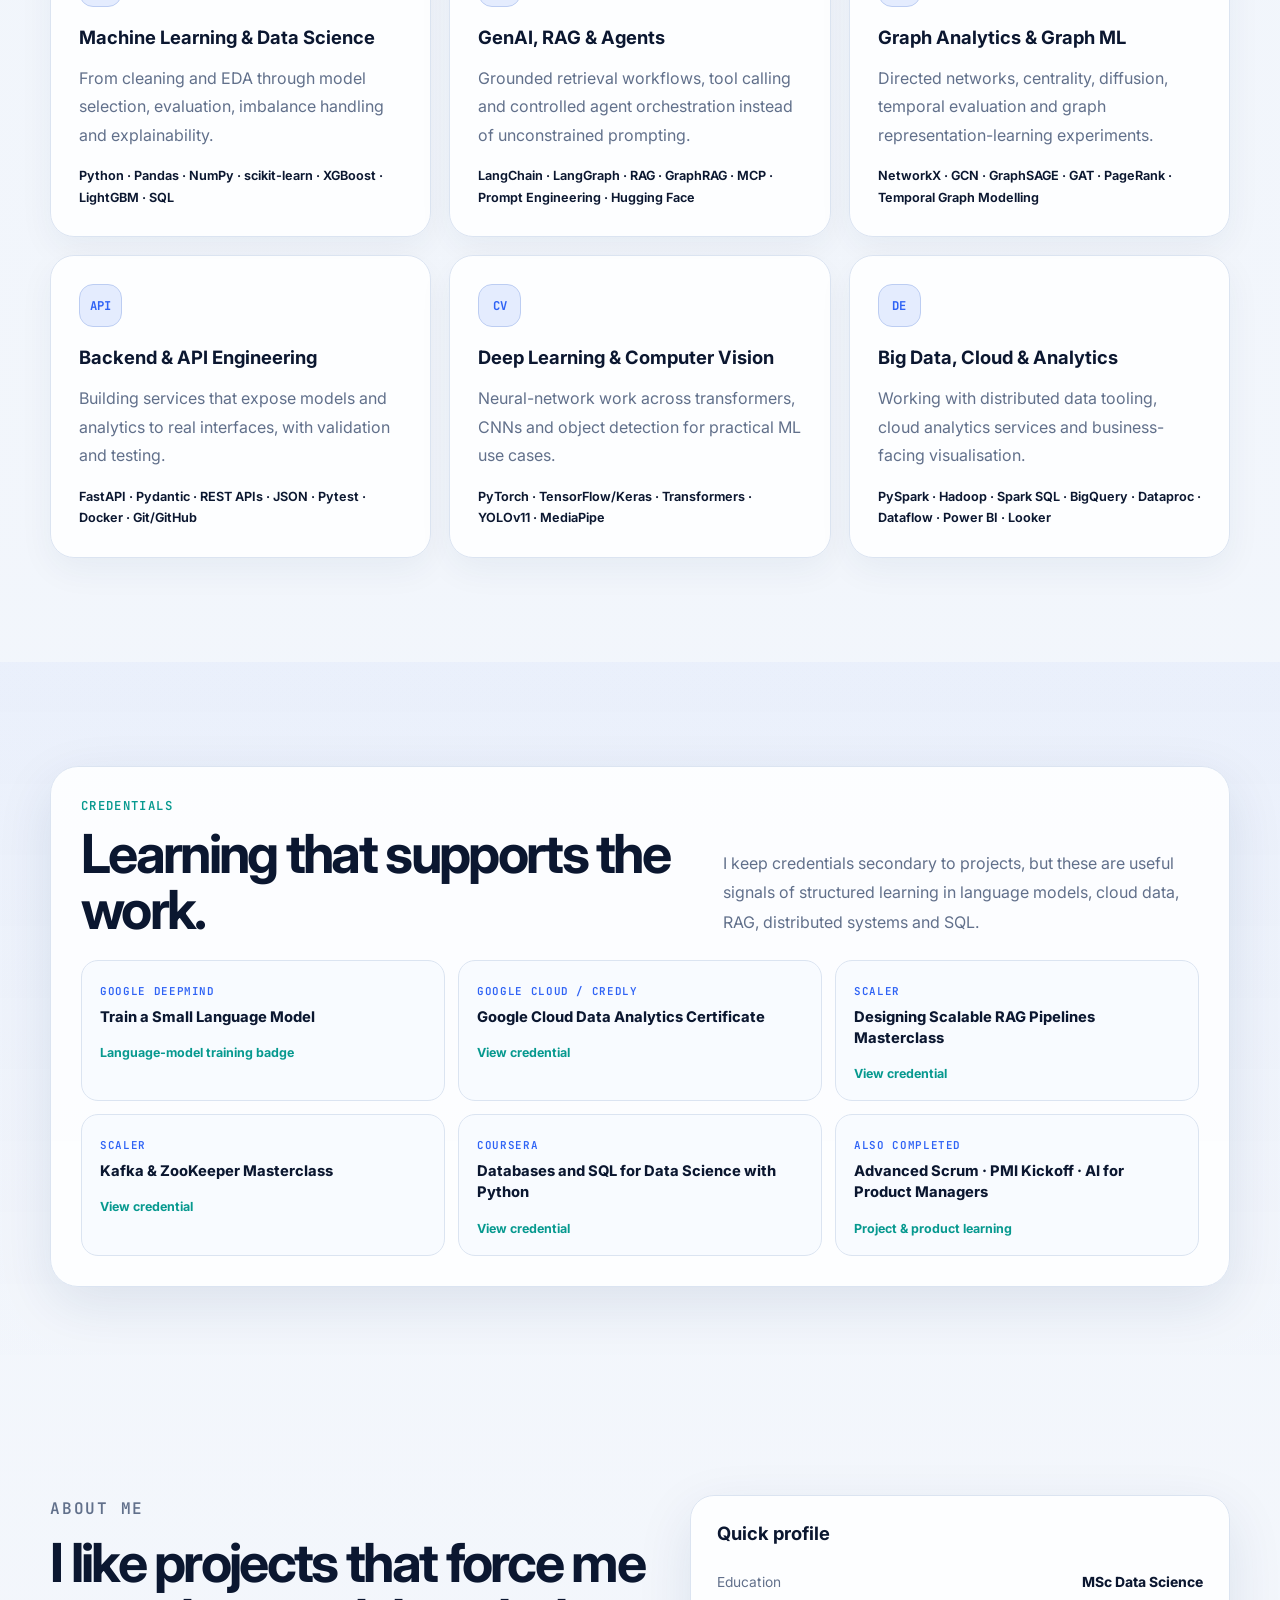
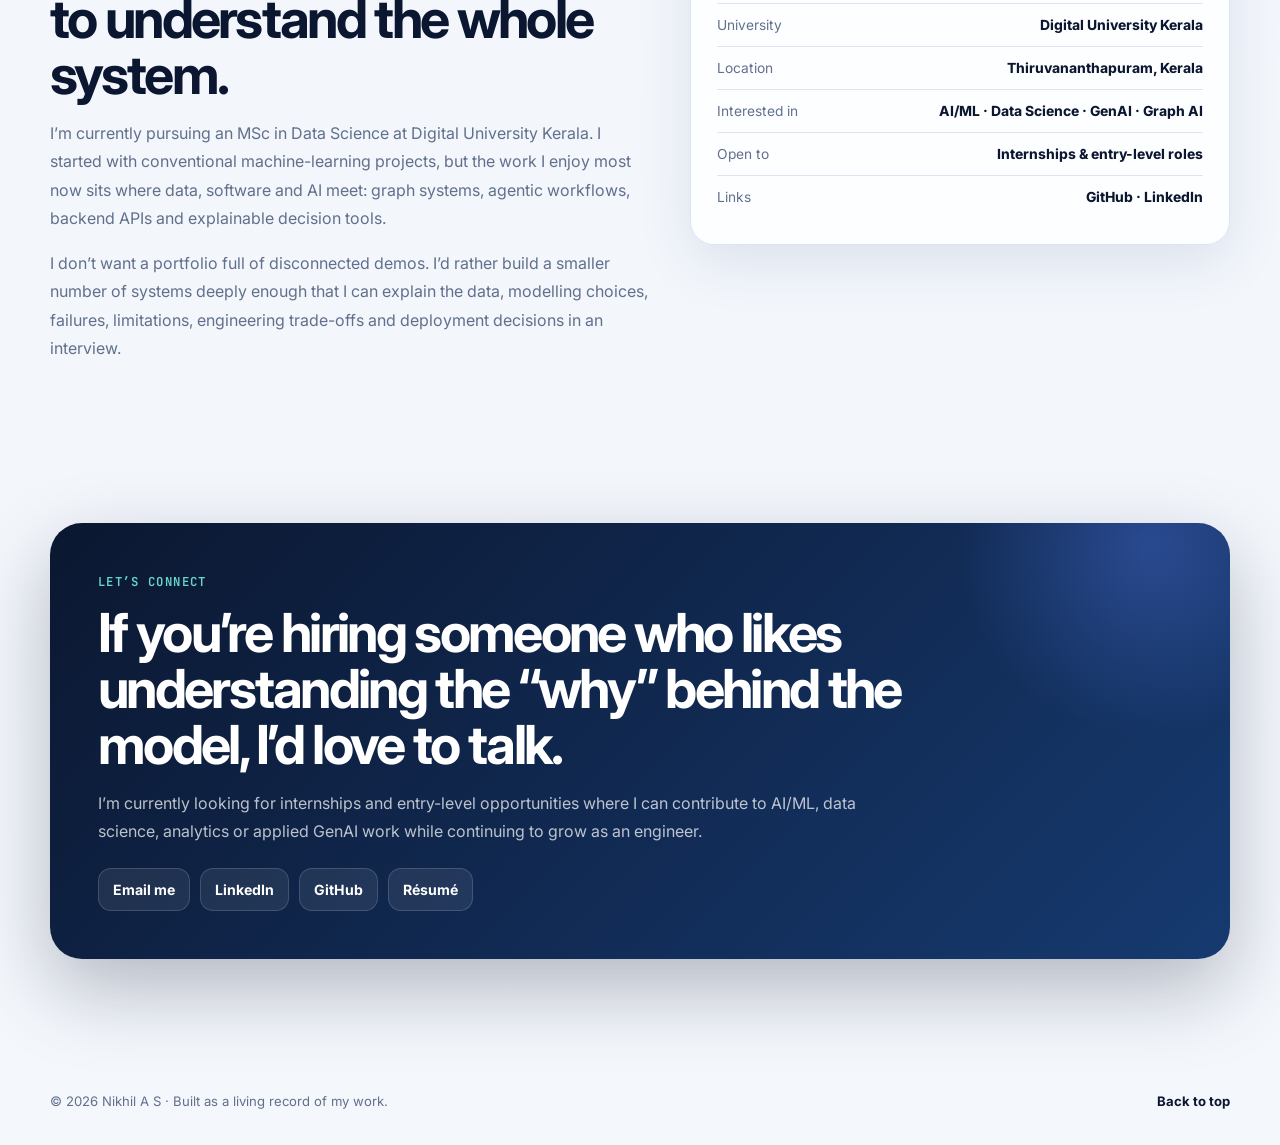
==== commit 6fb30a44: "Remove NAS badge and decorative arrows from portfolio homepage" ====
--- a/index.html
+++ b/index.html
@@ -86,7 +86,7 @@
     .site-header.scrolled{border-color:var(--line);box-shadow:0 10px 36px rgba(22,42,77,.06)}
     .nav{height:78px;display:flex;align-items:center;justify-content:space-between;gap:24px}
     .brand{display:flex;align-items:center;gap:11px;font-weight:800;letter-spacing:-.03em}
-    .brand-mark{width:34px;height:34px;border-radius:12px;background:linear-gradient(135deg,var(--blue),var(--teal));display:grid;place-items:center;color:#fff;font:600 12px "JetBrains Mono";box-shadow:0 8px 24px rgba(47,99,245,.24)}
+    
     .nav-links{display:flex;align-items:center;gap:24px}
     .nav-links a{color:var(--muted);font-size:.92rem;font-weight:600;transition:.2s ease}
     .nav-links a:hover{color:var(--text)}
@@ -109,9 +109,7 @@
     .btn-primary{background:var(--text);color:var(--bg);border-color:var(--text)}
     .btn-secondary{background:var(--panel)}
     .btn:hover{transform:translateY(-3px);box-shadow:var(--shadow)}
-    .btn .arrow{transition:transform .2s ease}
-    .btn:hover .arrow{transform:translate(3px,-2px)}
-    .hero-meta{display:flex;flex-wrap:wrap;gap:10px 18px;margin-top:26px;color:var(--muted);font-size:.88rem}
+.hero-meta{display:flex;flex-wrap:wrap;gap:10px 18px;margin-top:26px;color:var(--muted);font-size:.88rem}
     .hero-meta span{display:flex;align-items:center;gap:7px}
     .hero-meta span:before{content:"";width:5px;height:5px;border-radius:50%;background:var(--blue)}
     .hero-visual{position:relative;min-height:600px;display:grid;place-items:center}
@@ -279,7 +277,6 @@
 <header class="site-header" id="site-header">
   <div class="container nav">
     <a class="brand" href="#home" aria-label="Nikhil A S home">
-      <span class="brand-mark">NAS</span>
       <span>Nikhil A S</span>
     </a>
     <nav class="nav-links" id="nav-links" aria-label="Primary navigation">
@@ -293,7 +290,7 @@
     </nav>
     <div class="nav-actions">
       <button class="icon-btn" id="theme-toggle" type="button" aria-label="Toggle color theme">◐</button>
-      <a class="resume-btn" href="resume.html" target="_blank" rel="noopener">Résumé ↗</a>
+      <a class="resume-btn" href="resume.html" target="_blank" rel="noopener">Résumé </a>
       <button class="menu-btn" id="menu-btn" type="button" aria-label="Open navigation" aria-expanded="false">☰</button>
     </div>
   </div>
@@ -311,10 +308,10 @@
         explainability, testing and real-world decision support.
       </p>
       <div class="hero-actions">
-        <a class="btn btn-primary" href="#work">Explore my work <span class="arrow">↘</span></a>
-        <a class="btn btn-secondary" href="case-studies.html">Case study deck <span class="arrow">↗</span></a>
-        <a class="btn btn-secondary" href="https://supply-beacon.vercel.app/login" target="_blank" rel="noopener">Open SupplyBeacon <span class="arrow">↗</span></a>
-        <a class="btn btn-secondary" href="https://github.com/nikhilasds25-bit" target="_blank" rel="noopener">GitHub <span class="arrow">↗</span></a>
+        <a class="btn btn-primary" href="#work">Explore my work </a>
+        <a class="btn btn-secondary" href="case-studies.html">Case study deck </a>
+        <a class="btn btn-secondary" href="https://supply-beacon.vercel.app/login" target="_blank" rel="noopener">Open SupplyBeacon </a>
+        <a class="btn btn-secondary" href="https://github.com/nikhilasds25-bit" target="_blank" rel="noopener">GitHub </a>
       </div>
       <div class="hero-meta">
         <span>Thiruvananthapuram, Kerala</span>
@@ -395,10 +392,10 @@
           <span>Python</span><span>FastAPI</span><span>NetworkX</span><span>GraphRAG</span><span>LangGraph</span><span>React</span><span>Docker</span>
         </div>
         <div class="project-actions">
-          <a class="mini-link" href="case-studies.html#supplybeacon">Case study deck →</a>
-          <a class="mini-link" href="https://supply-beacon.vercel.app/login" target="_blank" rel="noopener">Live app ↗</a>
-          <a class="mini-link" href="https://github.com/nikhilasds25-bit/SupplyBeacon" target="_blank" rel="noopener">Repository ↗</a>
-          <a class="mini-link" href="https://supplybeacon-api.onrender.com" target="_blank" rel="noopener">Backend API ↗</a>
+          <a class="mini-link" href="case-studies.html#supplybeacon">Case study deck </a>
+          <a class="mini-link" href="https://supply-beacon.vercel.app/login" target="_blank" rel="noopener">Live app </a>
+          <a class="mini-link" href="https://github.com/nikhilasds25-bit/SupplyBeacon" target="_blank" rel="noopener">Repository </a>
+          <a class="mini-link" href="https://supplybeacon-api.onrender.com" target="_blank" rel="noopener">Backend API </a>
         </div>
       </div>
 
@@ -427,8 +424,8 @@
         <div class="case-note"><div><small>Evaluation</small><strong>500-image split</strong></div><div><small>Report integration</small><strong>5/5 selected records matched</strong></div></div>
         <div class="tags"><span>YOLO11n</span><span>Qwen2.5-VL-3B</span><span>DeepPCB</span><span>Computer Vision</span></div>
         <div class="project-actions">
-          <a class="mini-link" href="case-studies.html#watcherx">Case study →</a>
-          <a class="mini-link" href="https://github.com/tangsanli5201/DeepPCB" target="_blank" rel="noopener">Dataset source ↗</a>
+          <a class="mini-link" href="case-studies.html#watcherx">Case study </a>
+          <a class="mini-link" href="https://github.com/tangsanli5201/DeepPCB" target="_blank" rel="noopener">Dataset source </a>
         </div>
       </article>
 
@@ -440,9 +437,9 @@
         <div class="case-note"><div><small>Focus</small><strong>NLP & trustworthy classification</strong></div><div><small>Scale</small><strong>17,880 job posts</strong></div></div>
         <div class="tags"><span>DistilBERT</span><span>XGBoost</span><span>NLP</span><span>Streamlit</span></div>
         <div class="project-actions">
-          <a class="mini-link" href="case-studies.html#employment-fraud">Case study →</a>
-          <a class="mini-link" href="https://employment-fraud-detector-danbudd3v8zz94vx8xkdv9.streamlit.app/" target="_blank" rel="noopener">Live app ↗</a>
-          <a class="mini-link" href="https://github.com/nikhilasds25-bit/employment-fraud-detector" target="_blank" rel="noopener">Code ↗</a>
+          <a class="mini-link" href="case-studies.html#employment-fraud">Case study </a>
+          <a class="mini-link" href="https://employment-fraud-detector-danbudd3v8zz94vx8xkdv9.streamlit.app/" target="_blank" rel="noopener">Live app </a>
+          <a class="mini-link" href="https://github.com/nikhilasds25-bit/employment-fraud-detector" target="_blank" rel="noopener">Code </a>
         </div>
       </article>
 
@@ -454,8 +451,8 @@
         <div class="case-note"><div><small>Network</small><strong>17,598 users in main WCC</strong></div><div><small>Evaluation</small><strong>Simulation + statistical controls</strong></div></div>
         <div class="tags"><span>NetworkX</span><span>PyTorch</span><span>GCN</span><span>GraphSAGE</span><span>GAT</span></div>
         <div class="project-actions">
-          <a class="mini-link" href="semantic-network.html">Case study →</a>
-          <a class="mini-link" href="https://github.com/nikhilasds25-bit/graph-propagation-temporal-learning" target="_blank" rel="noopener">Repository ↗</a>
+          <a class="mini-link" href="semantic-network.html">Case study </a>
+          <a class="mini-link" href="https://github.com/nikhilasds25-bit/graph-propagation-temporal-learning" target="_blank" rel="noopener">Repository </a>
         </div>
       </article>
 
@@ -467,9 +464,9 @@
         <div class="case-note"><div><small>Data</small><strong>307,511 applications</strong></div><div><small>Goal</small><strong>Actionable credit-risk insight</strong></div></div>
         <div class="tags"><span>LightGBM</span><span>Random Forest</span><span>SHAP</span><span>Streamlit</span></div>
         <div class="project-actions">
-          <a class="mini-link" href="case-studies.html#loan-default">Case study →</a>
-          <a class="mini-link" href="https://loan-default-risk-classification-ml-model-mivjfwjinyvkabgkncyw.streamlit.app" target="_blank" rel="noopener">Live app ↗</a>
-          <a class="mini-link" href="https://github.com/nikhilasds25-bit/Loan-Default-Risk-Classification-ML-Model" target="_blank" rel="noopener">Repository ↗</a>
+          <a class="mini-link" href="case-studies.html#loan-default">Case study </a>
+          <a class="mini-link" href="https://loan-default-risk-classification-ml-model-mivjfwjinyvkabgkncyw.streamlit.app" target="_blank" rel="noopener">Live app </a>
+          <a class="mini-link" href="https://github.com/nikhilasds25-bit/Loan-Default-Risk-Classification-ML-Model" target="_blank" rel="noopener">Repository </a>
         </div>
       </article>
 
@@ -482,8 +479,8 @@
         <div class="case-note"><div><small>Public demo</small><strong>Three user perspectives</strong></div><div><small>Local application</small><strong>FastAPI + SQLite</strong></div></div>
         <div class="tags"><span>HTML</span><span>CSS</span><span>JavaScript</span><span>Python</span><span>FastAPI</span><span>SQLite</span></div>
         <div class="project-actions">
-          <a class="mini-link" href="https://nikhilasds25-bit.github.io/sixth-sense/" target="_blank" rel="noopener">Live demo ↗</a>
-          <a class="mini-link" href="https://github.com/nikhilasds25-bit/sixth-sense" target="_blank" rel="noopener">Repository ↗</a>
+          <a class="mini-link" href="https://nikhilasds25-bit.github.io/sixth-sense/" target="_blank" rel="noopener">Live demo </a>
+          <a class="mini-link" href="https://github.com/nikhilasds25-bit/sixth-sense" target="_blank" rel="noopener">Repository </a>
         </div>
       </article>
     </div>
@@ -509,7 +506,7 @@
           <li>Used SQL for analysis and Power BI for business-facing dashboards.</li>
           <li>Maintained technical documentation and collaborated with cross-functional teammates.</li>
         </ul>
-        <div class="project-actions"><a class="mini-link" href="https://lnkd.in/p/d_TBT3SB" target="_blank" rel="noopener">Internship proof ↗</a></div>
+        <div class="project-actions"><a class="mini-link" href="https://lnkd.in/p/d_TBT3SB" target="_blank" rel="noopener">Internship proof </a></div>
       </article>
 
       <aside class="evidence-card reveal">
@@ -548,10 +545,10 @@
       </div>
       <div class="credential-grid">
         <div class="credential"><small>Google DeepMind</small><strong>Train a Small Language Model</strong><span>Language-model training badge</span></div>
-        <a class="credential" href="https://www.credly.com/badges/23d4813b-8673-4527-aaa2-b40fff2cbe7f/linked_in_profile" target="_blank" rel="noopener"><small>Google Cloud / Credly</small><strong>Google Cloud Data Analytics Certificate</strong><span>View credential ↗</span></a>
-        <a class="credential" href="https://moonshot.scaler.com/s/sl/wWr5W0WWUF" target="_blank" rel="noopener"><small>Scaler</small><strong>Designing Scalable RAG Pipelines Masterclass</strong><span>View credential ↗</span></a>
-        <a class="credential" href="https://moonshot.scaler.com/s/sl/QIh65U1Lqh" target="_blank" rel="noopener"><small>Scaler</small><strong>Kafka &amp; ZooKeeper Masterclass</strong><span>View credential ↗</span></a>
-        <a class="credential" href="https://www.coursera.org/account/accomplishments/verify/BVG370EHPXR5" target="_blank" rel="noopener"><small>Coursera</small><strong>Databases and SQL for Data Science with Python</strong><span>View credential ↗</span></a>
+        <a class="credential" href="https://www.credly.com/badges/23d4813b-8673-4527-aaa2-b40fff2cbe7f/linked_in_profile" target="_blank" rel="noopener"><small>Google Cloud / Credly</small><strong>Google Cloud Data Analytics Certificate</strong><span>View credential </span></a>
+        <a class="credential" href="https://moonshot.scaler.com/s/sl/wWr5W0WWUF" target="_blank" rel="noopener"><small>Scaler</small><strong>Designing Scalable RAG Pipelines Masterclass</strong><span>View credential </span></a>
+        <a class="credential" href="https://moonshot.scaler.com/s/sl/QIh65U1Lqh" target="_blank" rel="noopener"><small>Scaler</small><strong>Kafka &amp; ZooKeeper Masterclass</strong><span>View credential </span></a>
+        <a class="credential" href="https://www.coursera.org/account/accomplishments/verify/BVG370EHPXR5" target="_blank" rel="noopener"><small>Coursera</small><strong>Databases and SQL for Data Science with Python</strong><span>View credential </span></a>
         <div class="credential"><small>Also completed</small><strong>Advanced Scrum · PMI Kickoff · AI for Product Managers</strong><span>Project & product learning</span></div>
       </div>
     </div>
@@ -592,10 +589,10 @@
     <h2>If you’re hiring someone who likes understanding the “why” behind the model, I’d love to talk.</h2>
     <p>I’m currently looking for internships and entry-level opportunities where I can contribute to AI/ML, data science, analytics or applied GenAI work while continuing to grow as an engineer.</p>
     <div class="contact-actions">
-      <a href="mailto:nikhilas.ds25@duk.ac.in">Email me ↗</a>
-      <a href="https://www.linkedin.com/in/nikhil-a-s-a11679263" target="_blank" rel="noopener">LinkedIn ↗</a>
-      <a href="https://github.com/nikhilasds25-bit" target="_blank" rel="noopener">GitHub ↗</a>
-      <a href="resume.html" target="_blank" rel="noopener">Résumé ↗</a>
+      <a href="mailto:nikhilas.ds25@duk.ac.in">Email me </a>
+      <a href="https://www.linkedin.com/in/nikhil-a-s-a11679263" target="_blank" rel="noopener">LinkedIn </a>
+      <a href="https://github.com/nikhilasds25-bit" target="_blank" rel="noopener">GitHub </a>
+      <a href="resume.html" target="_blank" rel="noopener">Résumé </a>
     </div>
   </div>
 </section>
@@ -604,7 +601,7 @@
 <footer class="footer">
   <div class="container footer-wrap">
     <span>© <span id="year"></span> Nikhil A S · Built as a living record of my work.</span>
-    <a href="#home">Back to top ↑</a>
+    <a href="#home">Back to top </a>
   </div>
 </footer>
 
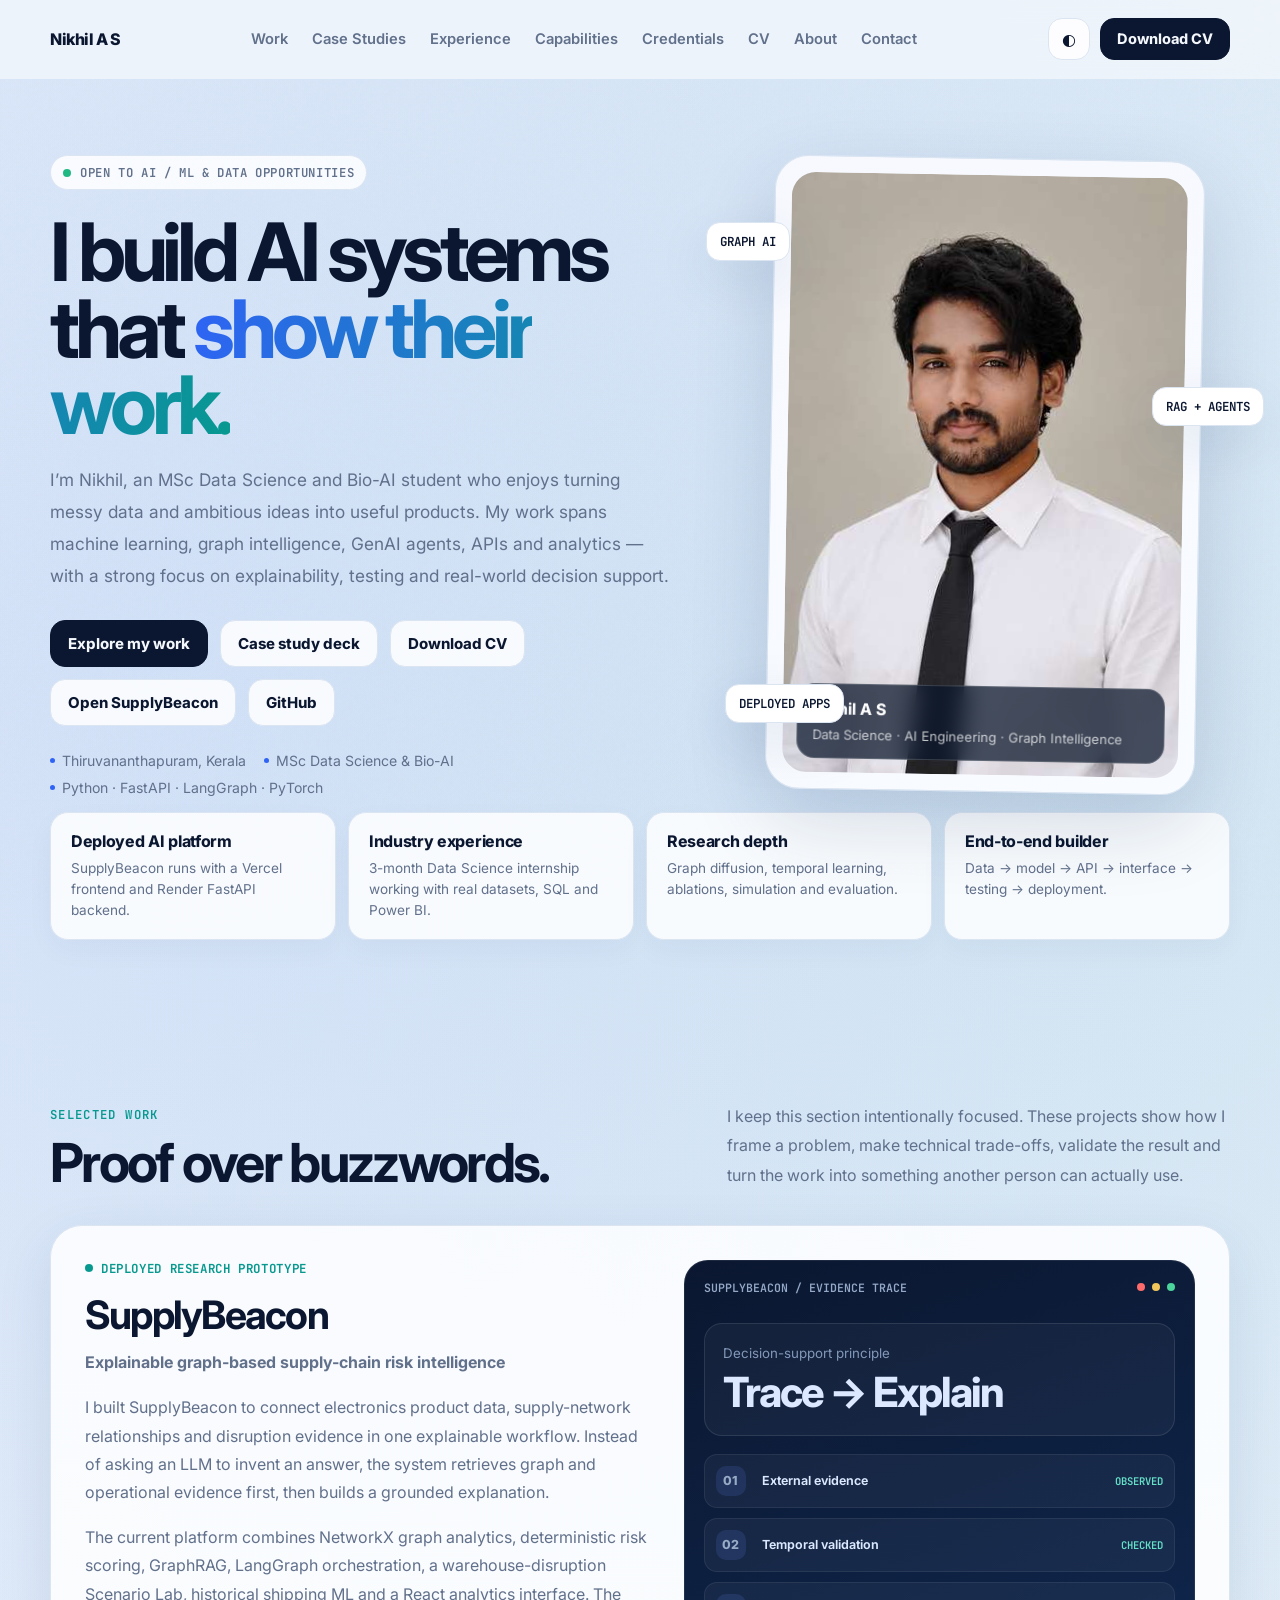
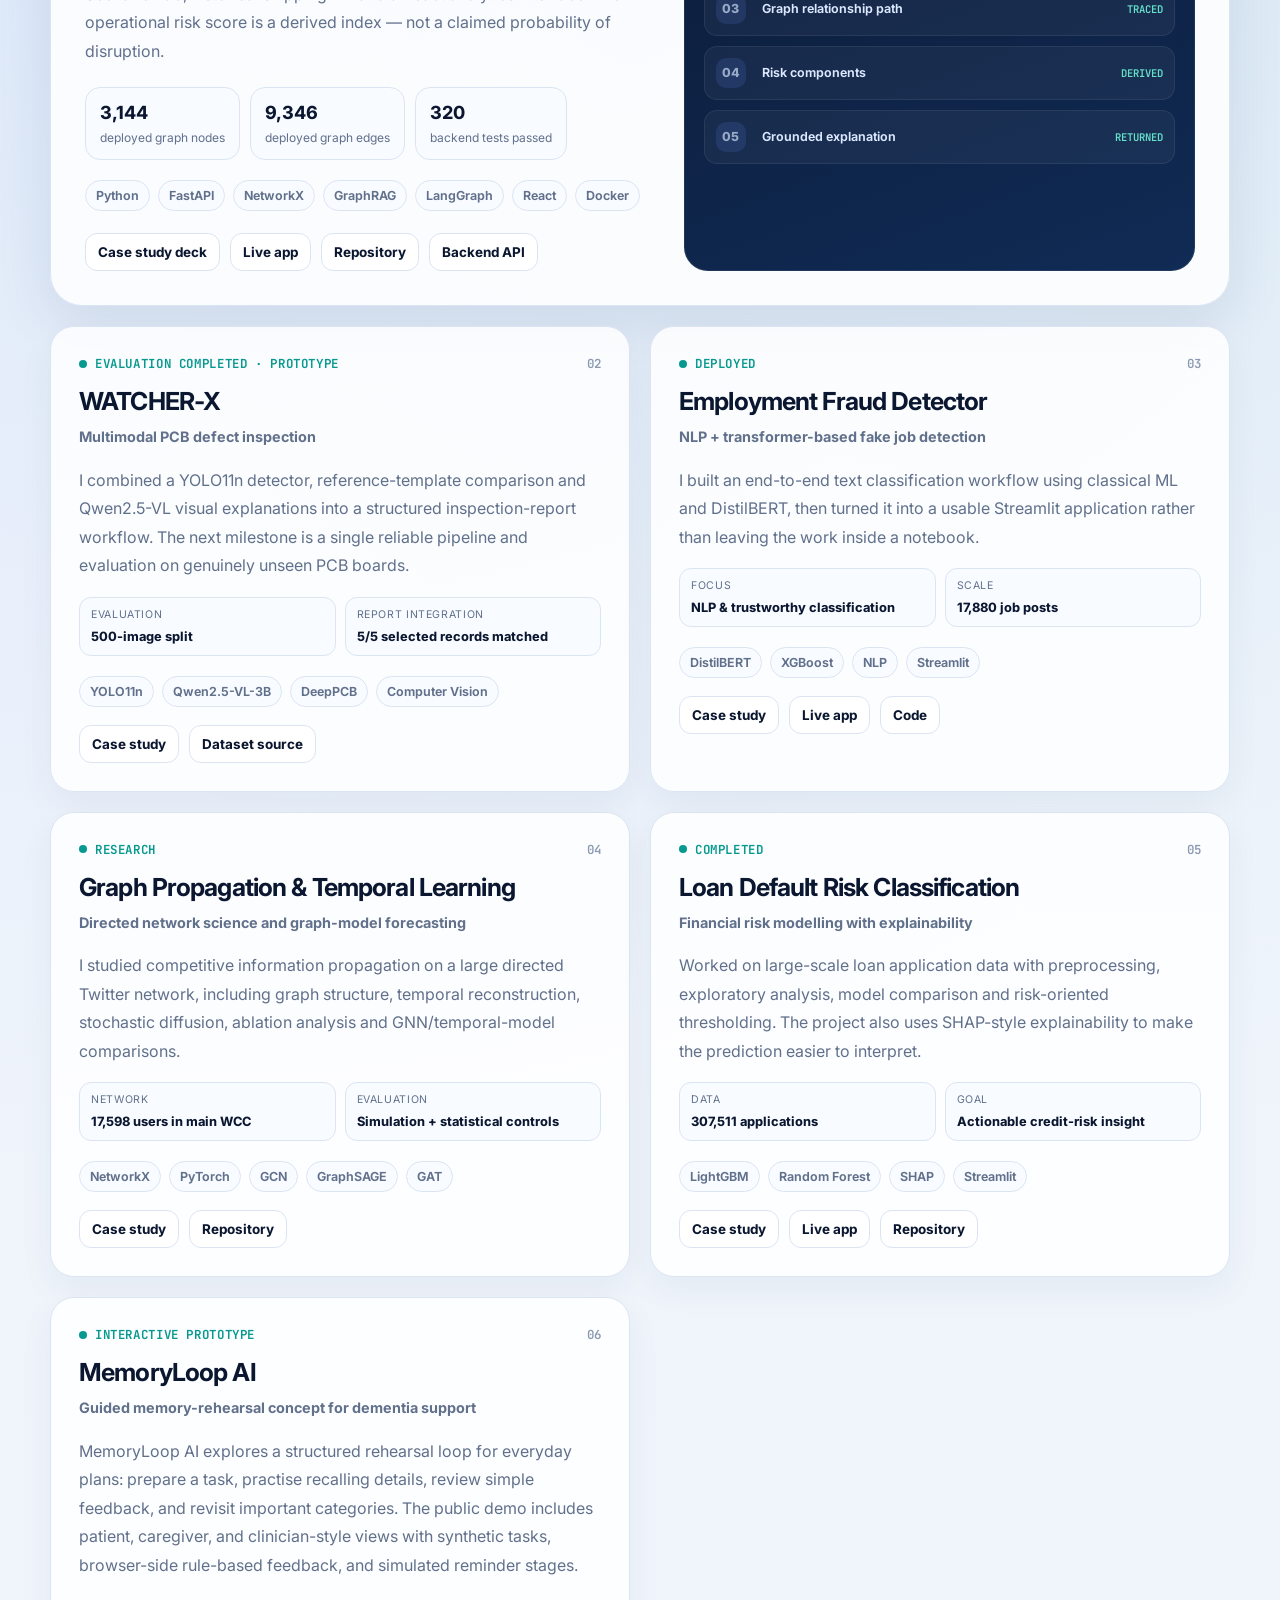
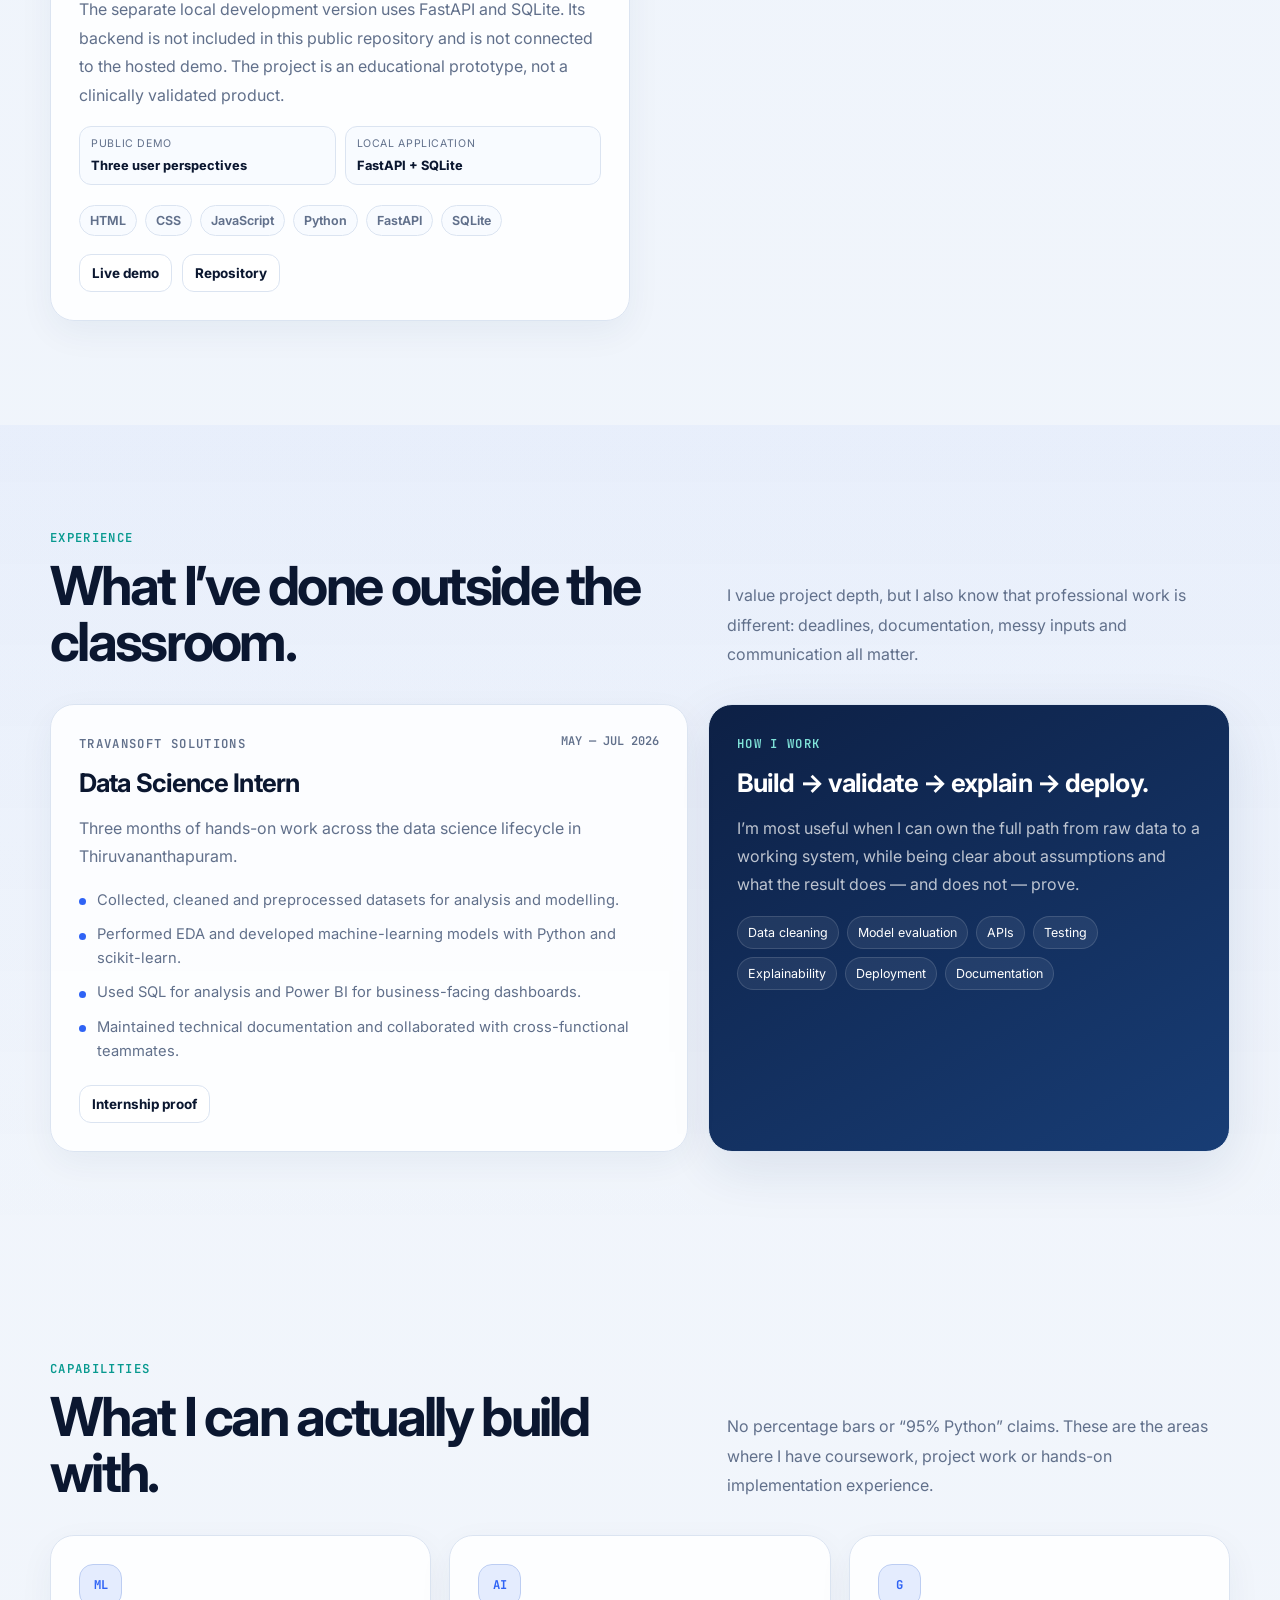
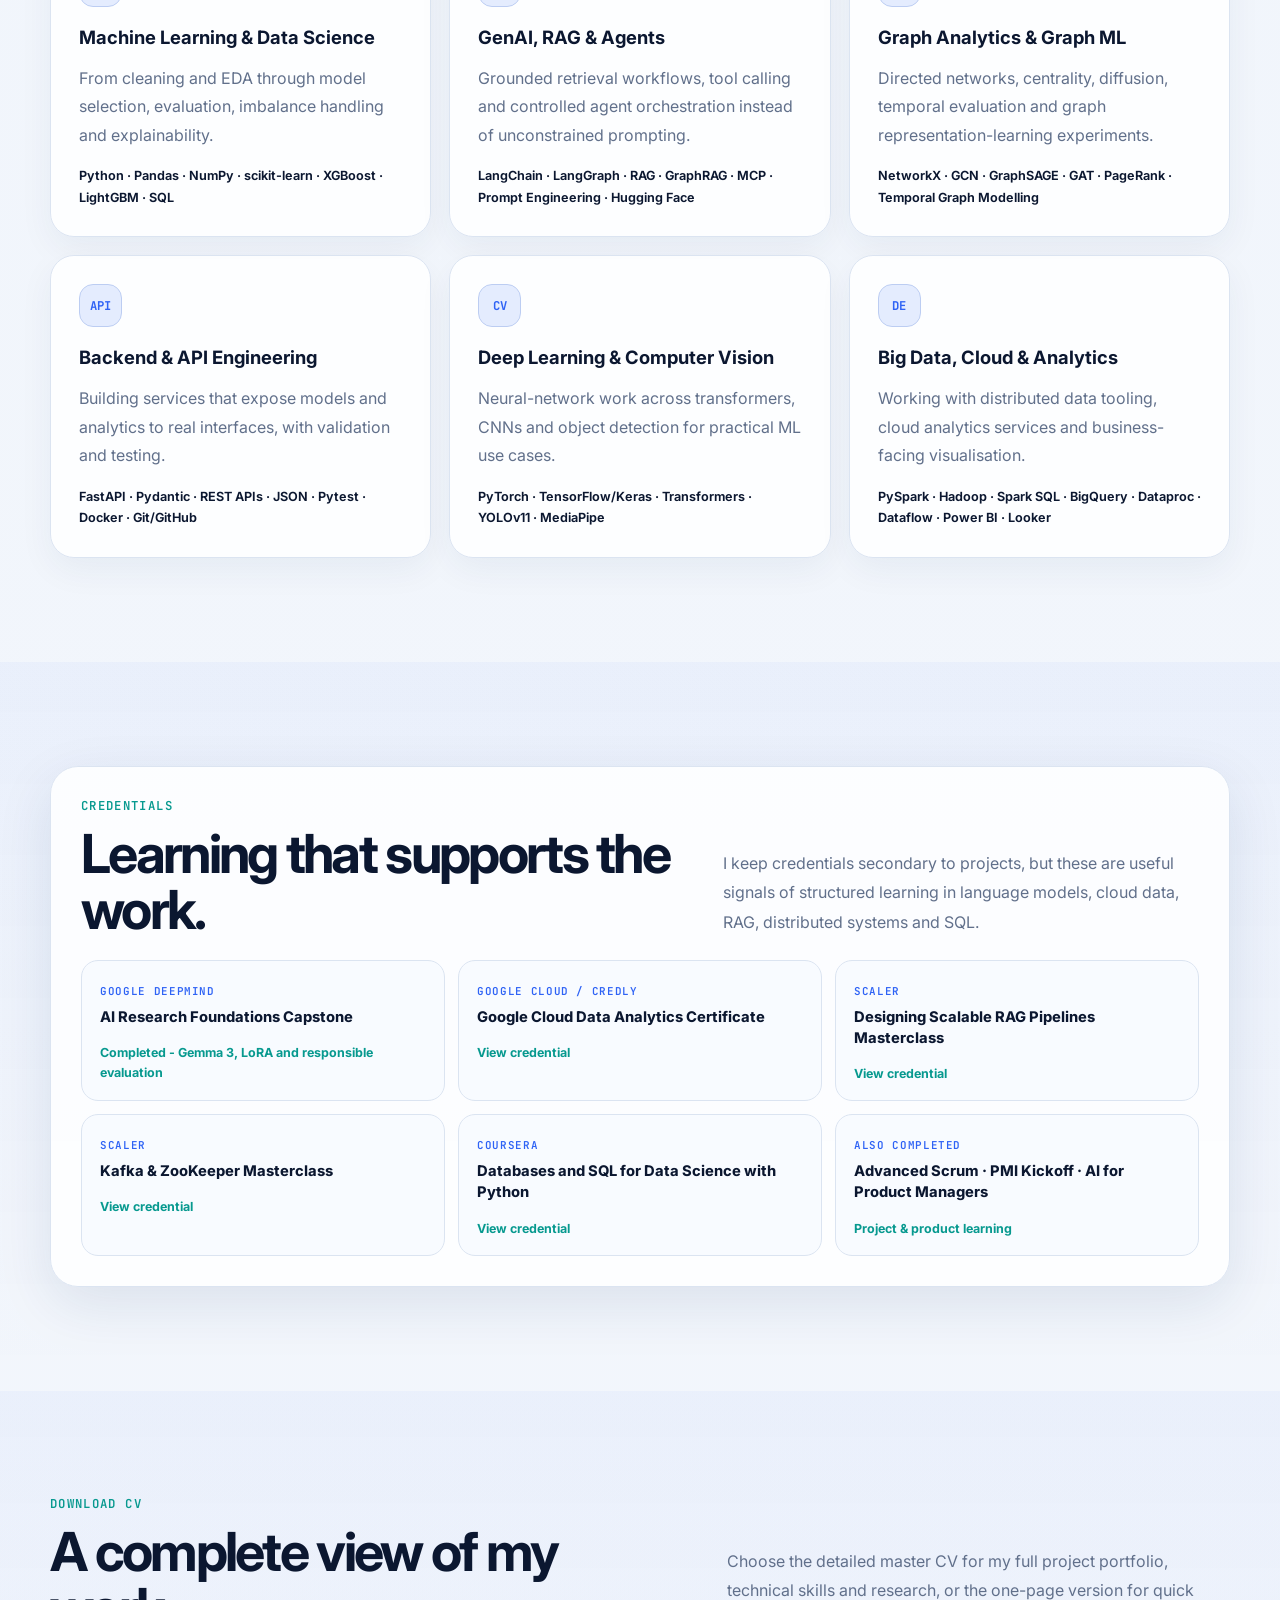
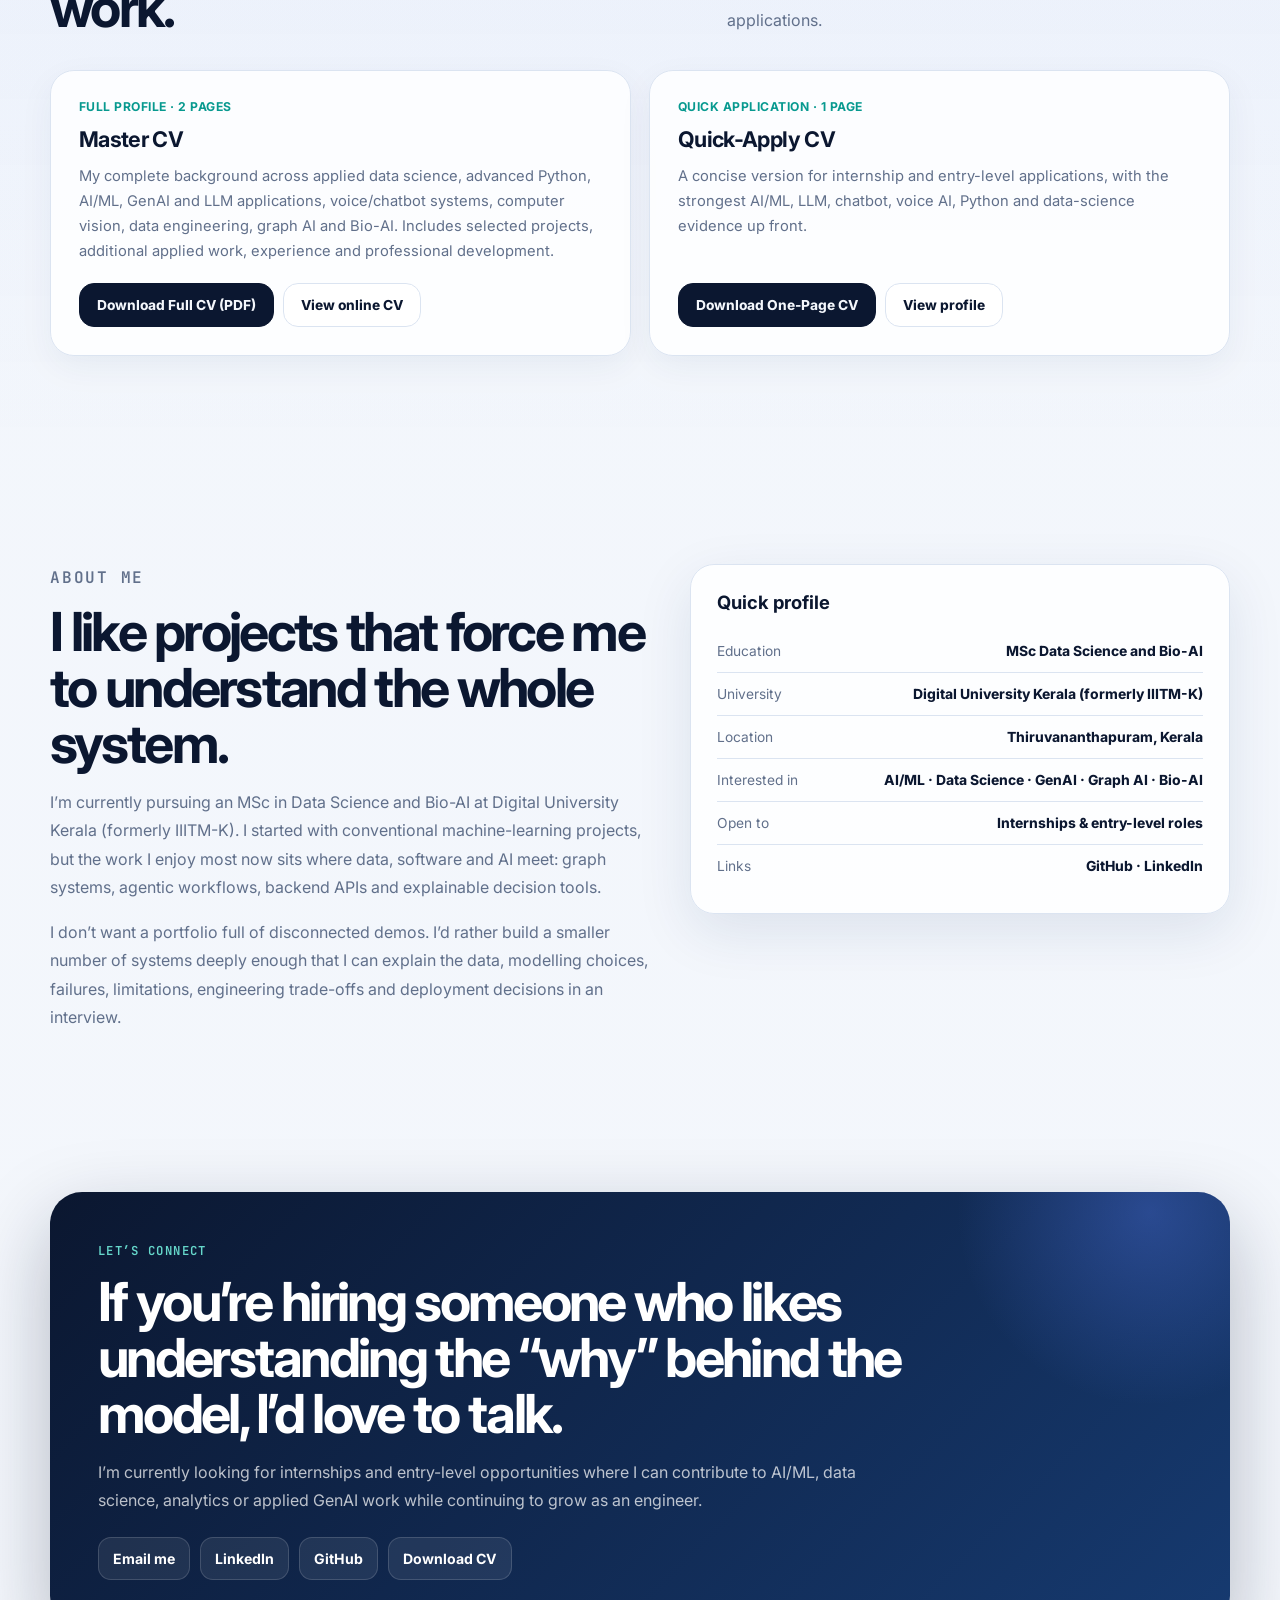
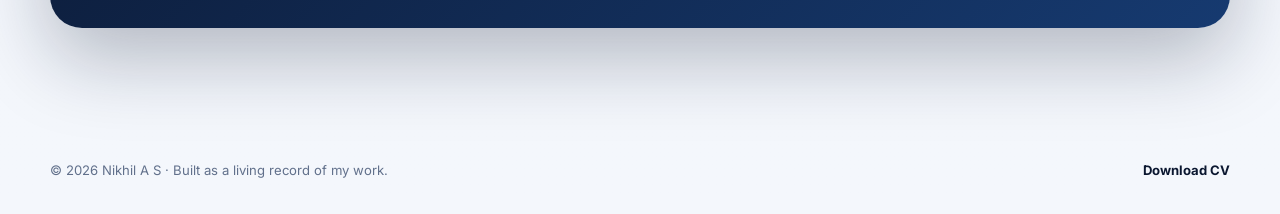
==== commit af49e1fb: "Add master and quick CV download section to portfolio" ====
--- a/index.html
+++ b/index.html
@@ -96,6 +96,13 @@
     .resume-btn{padding:11px 16px;border-radius:14px;background:var(--text);color:var(--bg);font-weight:750;font-size:.91rem;border:1px solid var(--text);transition:.2s ease}
     .resume-btn:hover{transform:translateY(-2px);box-shadow:var(--shadow)}
     .menu-btn{display:none}
+    .cv-download-grid{display:grid;grid-template-columns:repeat(2,minmax(0,1fr));gap:18px;margin-top:26px}
+    .cv-download-card{padding:28px;border:1px solid var(--line);border-radius:24px;background:var(--panel);box-shadow:0 12px 35px rgba(25,49,92,.055);display:flex;flex-direction:column;gap:12px}
+    .cv-download-card h3{margin:0;font-size:1.35rem;letter-spacing:-.03em}
+    .cv-download-card p{margin:0;color:var(--muted);line-height:1.7;font-size:.92rem}
+    .cv-download-meta{font-size:.76rem;color:var(--teal);font-weight:700;letter-spacing:.04em;text-transform:uppercase}
+    .cv-download-actions{display:flex;gap:9px;flex-wrap:wrap;margin-top:auto;padding-top:7px}
+    .cv-download-actions .btn{font-size:.86rem}
     .hero{position:relative;padding:76px 0 58px;min-height:calc(100vh - 78px);display:grid;align-items:center}
     .hero-grid{display:grid;grid-template-columns:1.12fr .88fr;gap:66px;align-items:center}
     .eyebrow{display:inline-flex;align-items:center;gap:9px;padding:8px 12px;border:1px solid var(--line);border-radius:999px;background:var(--panel);font:600 .77rem "JetBrains Mono";letter-spacing:.05em;color:var(--muted);text-transform:uppercase}
@@ -255,7 +262,7 @@
     @media(max-width:760px){
       .container{width:min(100% - 28px,var(--container))}
       .nav{height:68px}.nav-links{position:absolute;left:14px;right:14px;top:76px;padding:14px;background:var(--panel-solid);border:1px solid var(--line);border-radius:18px;box-shadow:var(--shadow);display:none;flex-direction:column;align-items:stretch;gap:0}
-      .nav-links.active{display:flex}.nav-links a{padding:11px 8px}.menu-btn{display:grid}.resume-btn{display:none}
+      .nav-links.active{display:flex}.nav-links a{padding:11px 8px}.menu-btn{display:grid}.resume-btn{display:none}.cv-download-grid{grid-template-columns:1fr}
       .hero{min-height:auto;padding:48px 0 34px}.hero h1{font-size:clamp(3rem,15vw,5rem)}
       .hero-grid{gap:36px}.hero-visual{min-height:470px}.profile-card{width:min(370px,88%)}.floating-chip{font-size:.66rem}.chip-one{left:-2%}.chip-two{right:-2%}
       .proof-grid,.project-grid,.cap-grid,.credential-grid{grid-template-columns:1fr}
@@ -285,12 +292,13 @@
       <a href="#experience">Experience</a>
       <a href="#capabilities">Capabilities</a>
       <a href="#credentials">Credentials</a>
+      <a href="#cv">CV</a>
       <a href="#about">About</a>
       <a href="#contact">Contact</a>
     </nav>
     <div class="nav-actions">
       <button class="icon-btn" id="theme-toggle" type="button" aria-label="Toggle color theme">◐</button>
-      <a class="resume-btn" href="resume.html" target="_blank" rel="noopener">Résumé </a>
+      <a class="resume-btn" href="#cv">Download CV</a>
       <button class="menu-btn" id="menu-btn" type="button" aria-label="Open navigation" aria-expanded="false">☰</button>
     </div>
   </div>
@@ -303,19 +311,20 @@
       <div class="eyebrow"><span class="pulse"></span> Open to AI / ML & data opportunities</div>
       <h1>I build AI systems that <span class="accent">show their work.</span></h1>
       <p class="hero-lede">
-        I’m Nikhil, an MSc Data Science student who enjoys turning messy data and ambitious ideas into useful products.
+        I’m Nikhil, an MSc Data Science and Bio-AI student who enjoys turning messy data and ambitious ideas into useful products.
         My work spans machine learning, graph intelligence, GenAI agents, APIs and analytics — with a strong focus on
         explainability, testing and real-world decision support.
       </p>
       <div class="hero-actions">
         <a class="btn btn-primary" href="#work">Explore my work </a>
         <a class="btn btn-secondary" href="case-studies.html">Case study deck </a>
+        <a class="btn btn-secondary" href="#cv">Download CV</a>
         <a class="btn btn-secondary" href="https://supply-beacon.vercel.app/login" target="_blank" rel="noopener">Open SupplyBeacon </a>
         <a class="btn btn-secondary" href="https://github.com/nikhilasds25-bit" target="_blank" rel="noopener">GitHub </a>
       </div>
       <div class="hero-meta">
         <span>Thiruvananthapuram, Kerala</span>
-        <span>MSc Data Science</span>
+        <span>MSc Data Science &amp; Bio-AI</span>
         <span>Python · FastAPI · LangGraph · PyTorch</span>
       </div>
     </div>
@@ -544,13 +553,42 @@
         <p class="section-copy">I keep credentials secondary to projects, but these are useful signals of structured learning in language models, cloud data, RAG, distributed systems and SQL.</p>
       </div>
       <div class="credential-grid">
-        <div class="credential"><small>Google DeepMind</small><strong>Train a Small Language Model</strong><span>Language-model training badge</span></div>
+        <div class="credential"><small>Google DeepMind</small><strong>AI Research Foundations Capstone</strong><span>Completed - Gemma 3, LoRA and responsible evaluation</span></div>
         <a class="credential" href="https://www.credly.com/badges/23d4813b-8673-4527-aaa2-b40fff2cbe7f/linked_in_profile" target="_blank" rel="noopener"><small>Google Cloud / Credly</small><strong>Google Cloud Data Analytics Certificate</strong><span>View credential </span></a>
         <a class="credential" href="https://moonshot.scaler.com/s/sl/wWr5W0WWUF" target="_blank" rel="noopener"><small>Scaler</small><strong>Designing Scalable RAG Pipelines Masterclass</strong><span>View credential </span></a>
         <a class="credential" href="https://moonshot.scaler.com/s/sl/QIh65U1Lqh" target="_blank" rel="noopener"><small>Scaler</small><strong>Kafka &amp; ZooKeeper Masterclass</strong><span>View credential </span></a>
         <a class="credential" href="https://www.coursera.org/account/accomplishments/verify/BVG370EHPXR5" target="_blank" rel="noopener"><small>Coursera</small><strong>Databases and SQL for Data Science with Python</strong><span>View credential </span></a>
         <div class="credential"><small>Also completed</small><strong>Advanced Scrum · PMI Kickoff · AI for Product Managers</strong><span>Project & product learning</span></div>
       </div>
+    </div>
+  </div>
+</section>
+
+<section class="section section-soft" id="cv">
+  <div class="container">
+    <div class="section-head reveal">
+      <div><p class="kicker">Download CV</p><h2>A complete view of my work.</h2></div>
+      <p class="section-copy">Choose the detailed master CV for my full project portfolio, technical skills and research, or the one-page version for quick applications.</p>
+    </div>
+    <div class="cv-download-grid">
+      <article class="cv-download-card reveal">
+        <span class="cv-download-meta">Full profile · 2 pages</span>
+        <h3>Master CV</h3>
+        <p>My complete background across applied data science, advanced Python, AI/ML, GenAI and LLM applications, voice/chatbot systems, computer vision, data engineering, graph AI and Bio-AI. Includes selected projects, additional applied work, experience and professional development.</p>
+        <div class="cv-download-actions">
+          <a class="btn btn-primary" href="downloads/Nikhil_AS_Master_CV_2026.pdf" download>Download Full CV (PDF)</a>
+          <a class="btn btn-secondary" href="resume.html">View online CV</a>
+        </div>
+      </article>
+      <article class="cv-download-card reveal">
+        <span class="cv-download-meta">Quick application · 1 page</span>
+        <h3>Quick-Apply CV</h3>
+        <p>A concise version for internship and entry-level applications, with the strongest AI/ML, LLM, chatbot, voice AI, Python and data-science evidence up front.</p>
+        <div class="cv-download-actions">
+          <a class="btn btn-primary" href="downloads/Nikhil_AS_Quick_Apply_CV_2026.pdf" download>Download One-Page CV</a>
+          <a class="btn btn-secondary" href="resume.html">View profile</a>
+        </div>
+      </article>
     </div>
   </div>
 </section>
@@ -561,7 +599,7 @@
       <p class="kicker">About me</p>
       <h2>I like projects that force me to understand the whole system.</h2>
       <p>
-        I’m currently pursuing an MSc in Data Science at Digital University Kerala. I started with conventional machine-learning projects,
+        I’m currently pursuing an MSc in Data Science and Bio-AI at Digital University Kerala (formerly IIITM-K). I started with conventional machine-learning projects,
         but the work I enjoy most now sits where data, software and AI meet: graph systems, agentic workflows, backend APIs and explainable decision tools.
       </p>
       <p>
@@ -572,10 +610,10 @@
     <div class="about-panel reveal">
       <h3>Quick profile</h3>
       <div class="about-list">
-        <div class="about-row"><span>Education</span><strong>MSc Data Science</strong></div>
-        <div class="about-row"><span>University</span><strong>Digital University Kerala</strong></div>
+        <div class="about-row"><span>Education</span><strong>MSc Data Science and Bio-AI</strong></div>
+        <div class="about-row"><span>University</span><strong>Digital University Kerala (formerly IIITM-K)</strong></div>
         <div class="about-row"><span>Location</span><strong>Thiruvananthapuram, Kerala</strong></div>
-        <div class="about-row"><span>Interested in</span><strong>AI/ML · Data Science · GenAI · Graph AI</strong></div>
+        <div class="about-row"><span>Interested in</span><strong>AI/ML · Data Science · GenAI · Graph AI · Bio-AI</strong></div>
         <div class="about-row"><span>Open to</span><strong>Internships & entry-level roles</strong></div>
         <div class="about-row"><span>Links</span><strong><a href="https://github.com/nikhilasds25-bit" target="_blank" rel="noopener">GitHub</a> · <a href="https://www.linkedin.com/in/nikhil-a-s-a11679263" target="_blank" rel="noopener">LinkedIn</a></strong></div>
       </div>
@@ -589,10 +627,10 @@
     <h2>If you’re hiring someone who likes understanding the “why” behind the model, I’d love to talk.</h2>
     <p>I’m currently looking for internships and entry-level opportunities where I can contribute to AI/ML, data science, analytics or applied GenAI work while continuing to grow as an engineer.</p>
     <div class="contact-actions">
-      <a href="mailto:nikhilas.ds25@duk.ac.in">Email me </a>
+      <a href="mailto:nikhilas7680@gmail.com">Email me</a>
       <a href="https://www.linkedin.com/in/nikhil-a-s-a11679263" target="_blank" rel="noopener">LinkedIn </a>
       <a href="https://github.com/nikhilasds25-bit" target="_blank" rel="noopener">GitHub </a>
-      <a href="resume.html" target="_blank" rel="noopener">Résumé </a>
+      <a href="#cv">Download CV</a>
     </div>
   </div>
 </section>
@@ -601,7 +639,7 @@
 <footer class="footer">
   <div class="container footer-wrap">
     <span>© <span id="year"></span> Nikhil A S · Built as a living record of my work.</span>
-    <a href="#home">Back to top </a>
+    <a href="#cv">Download CV</a>
   </div>
 </footer>
 
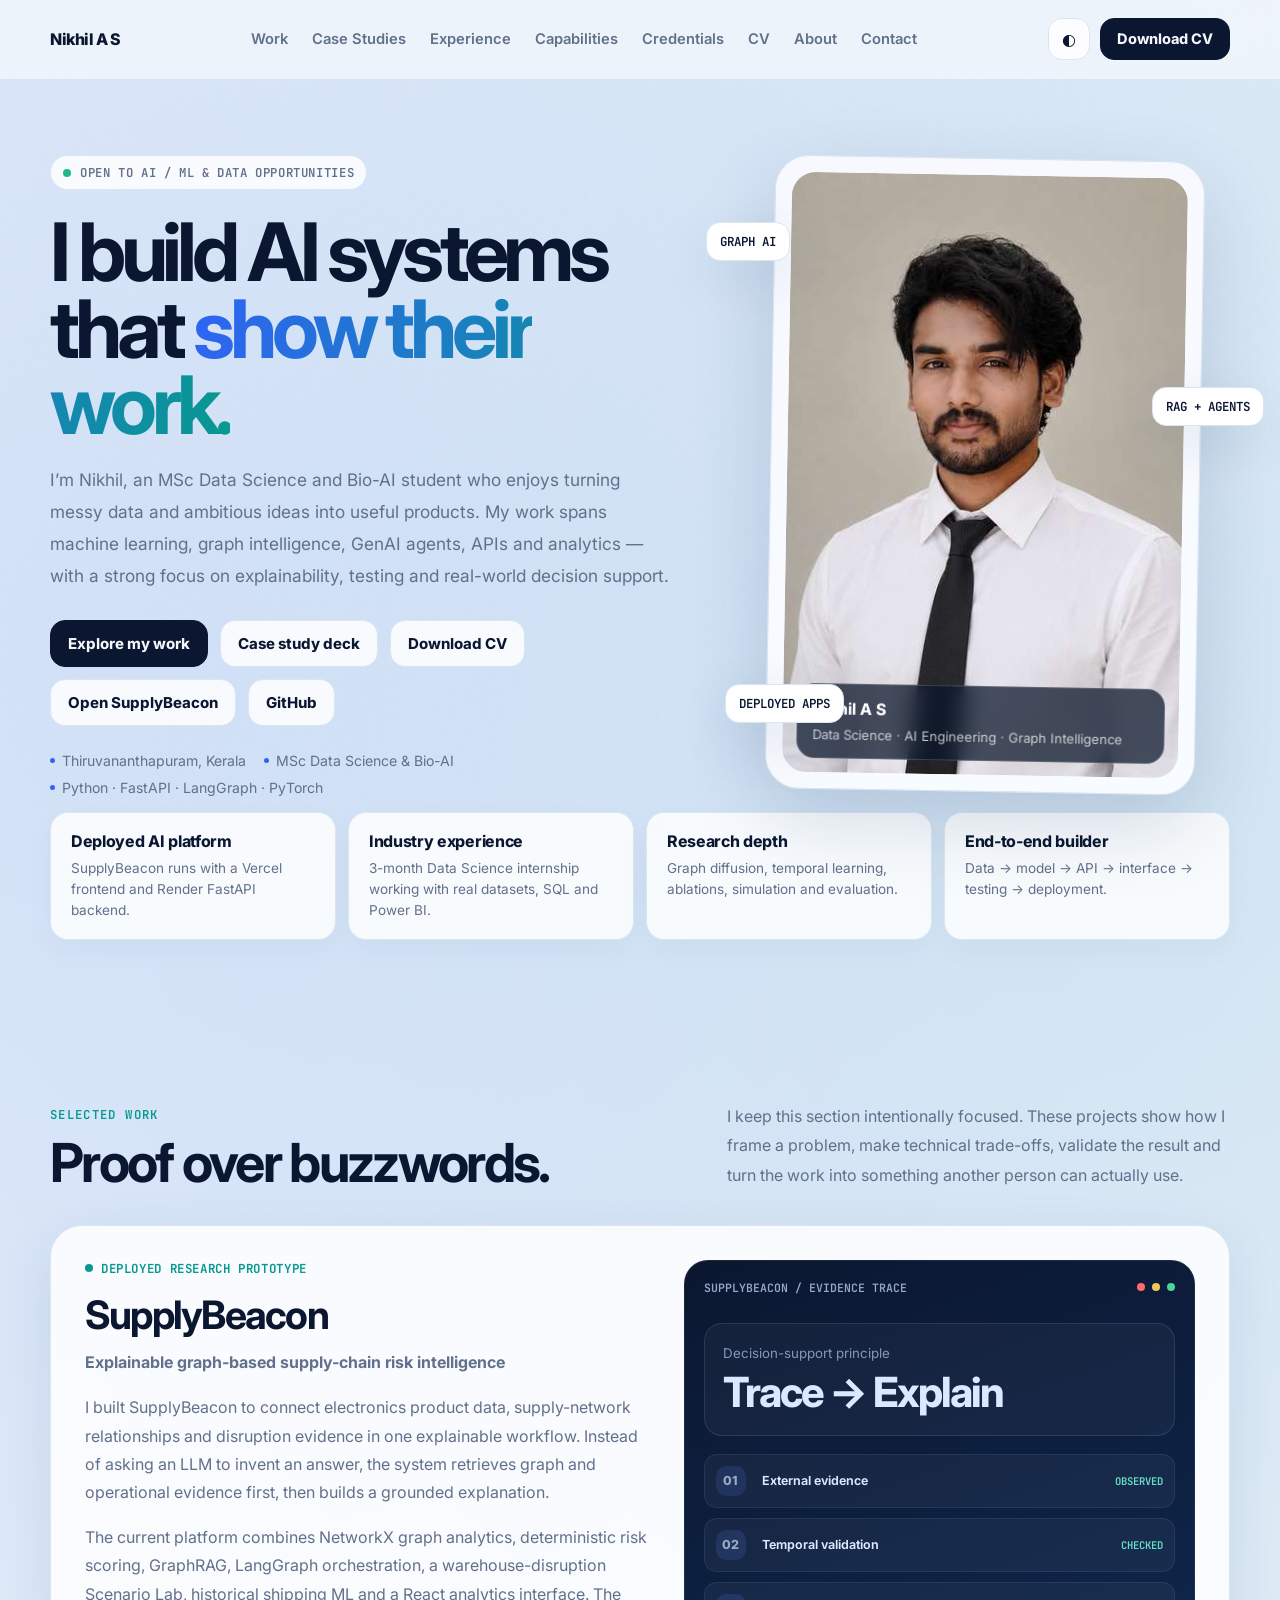
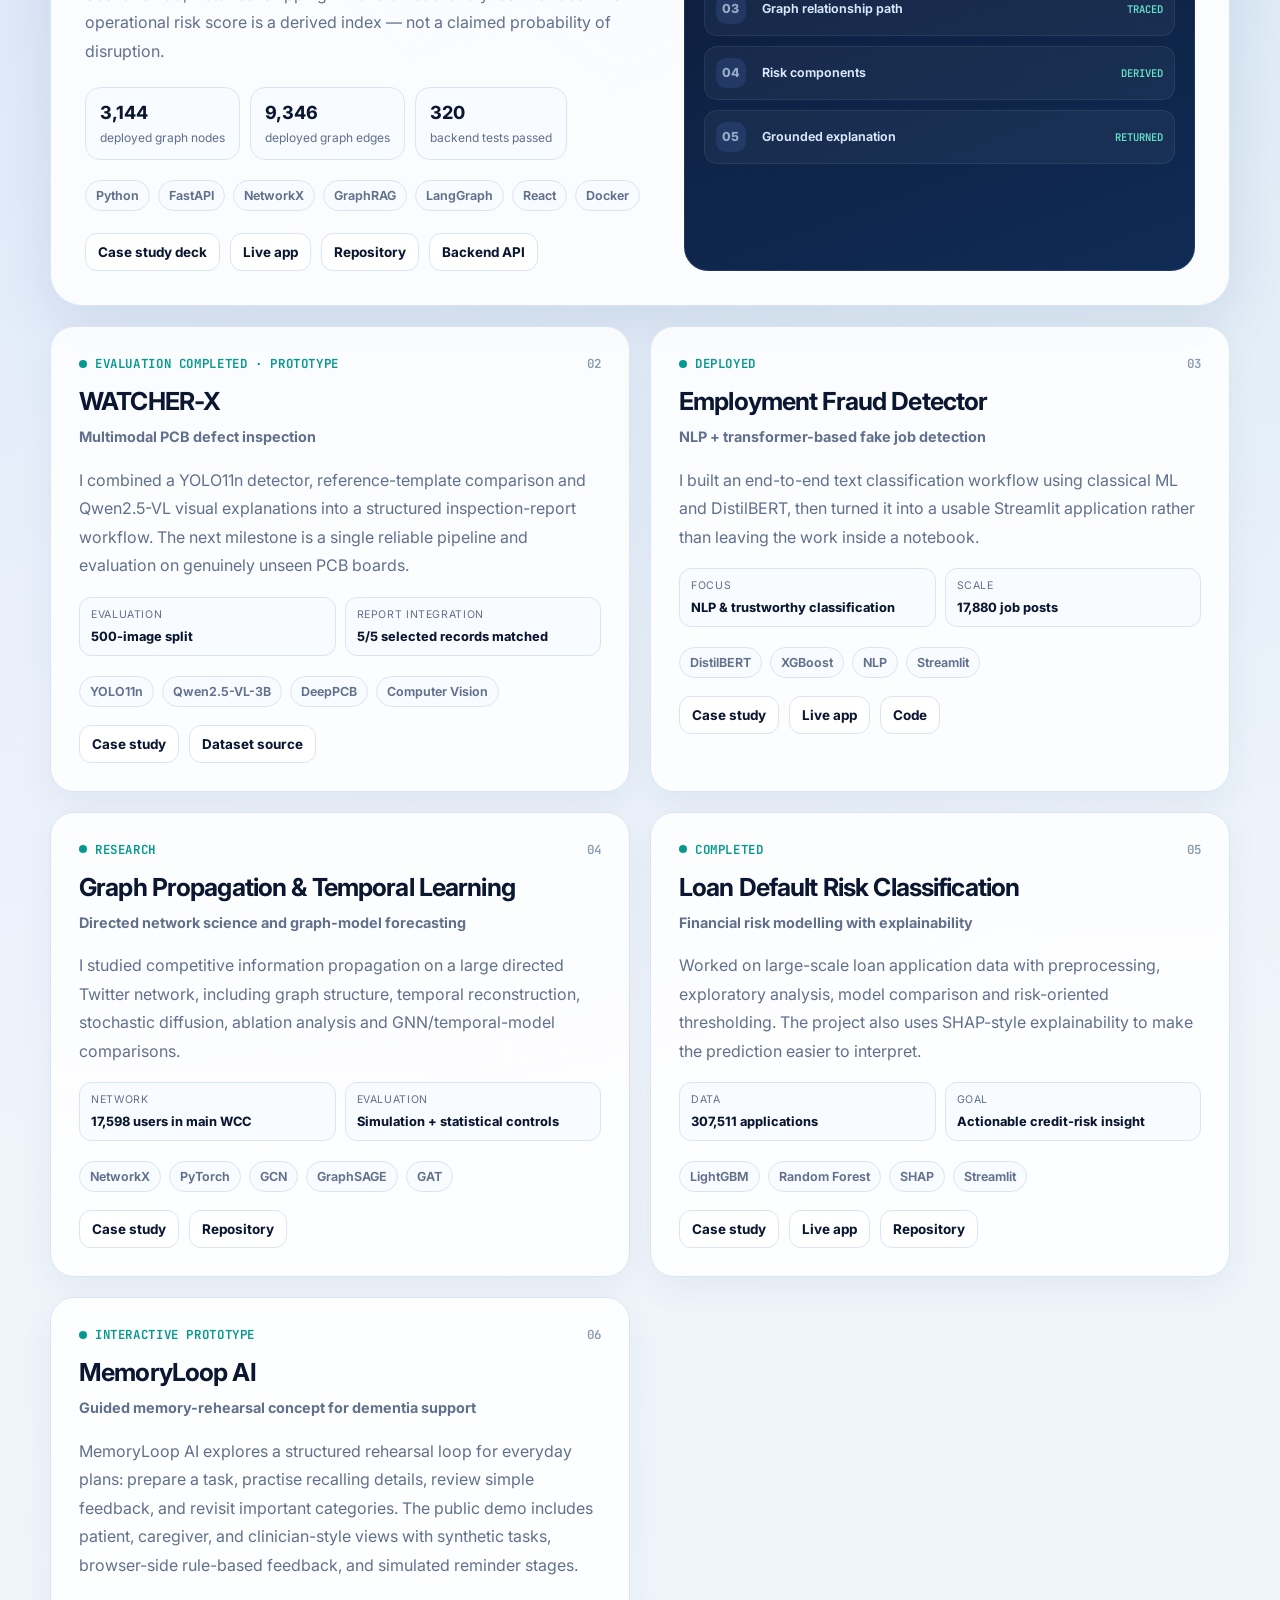
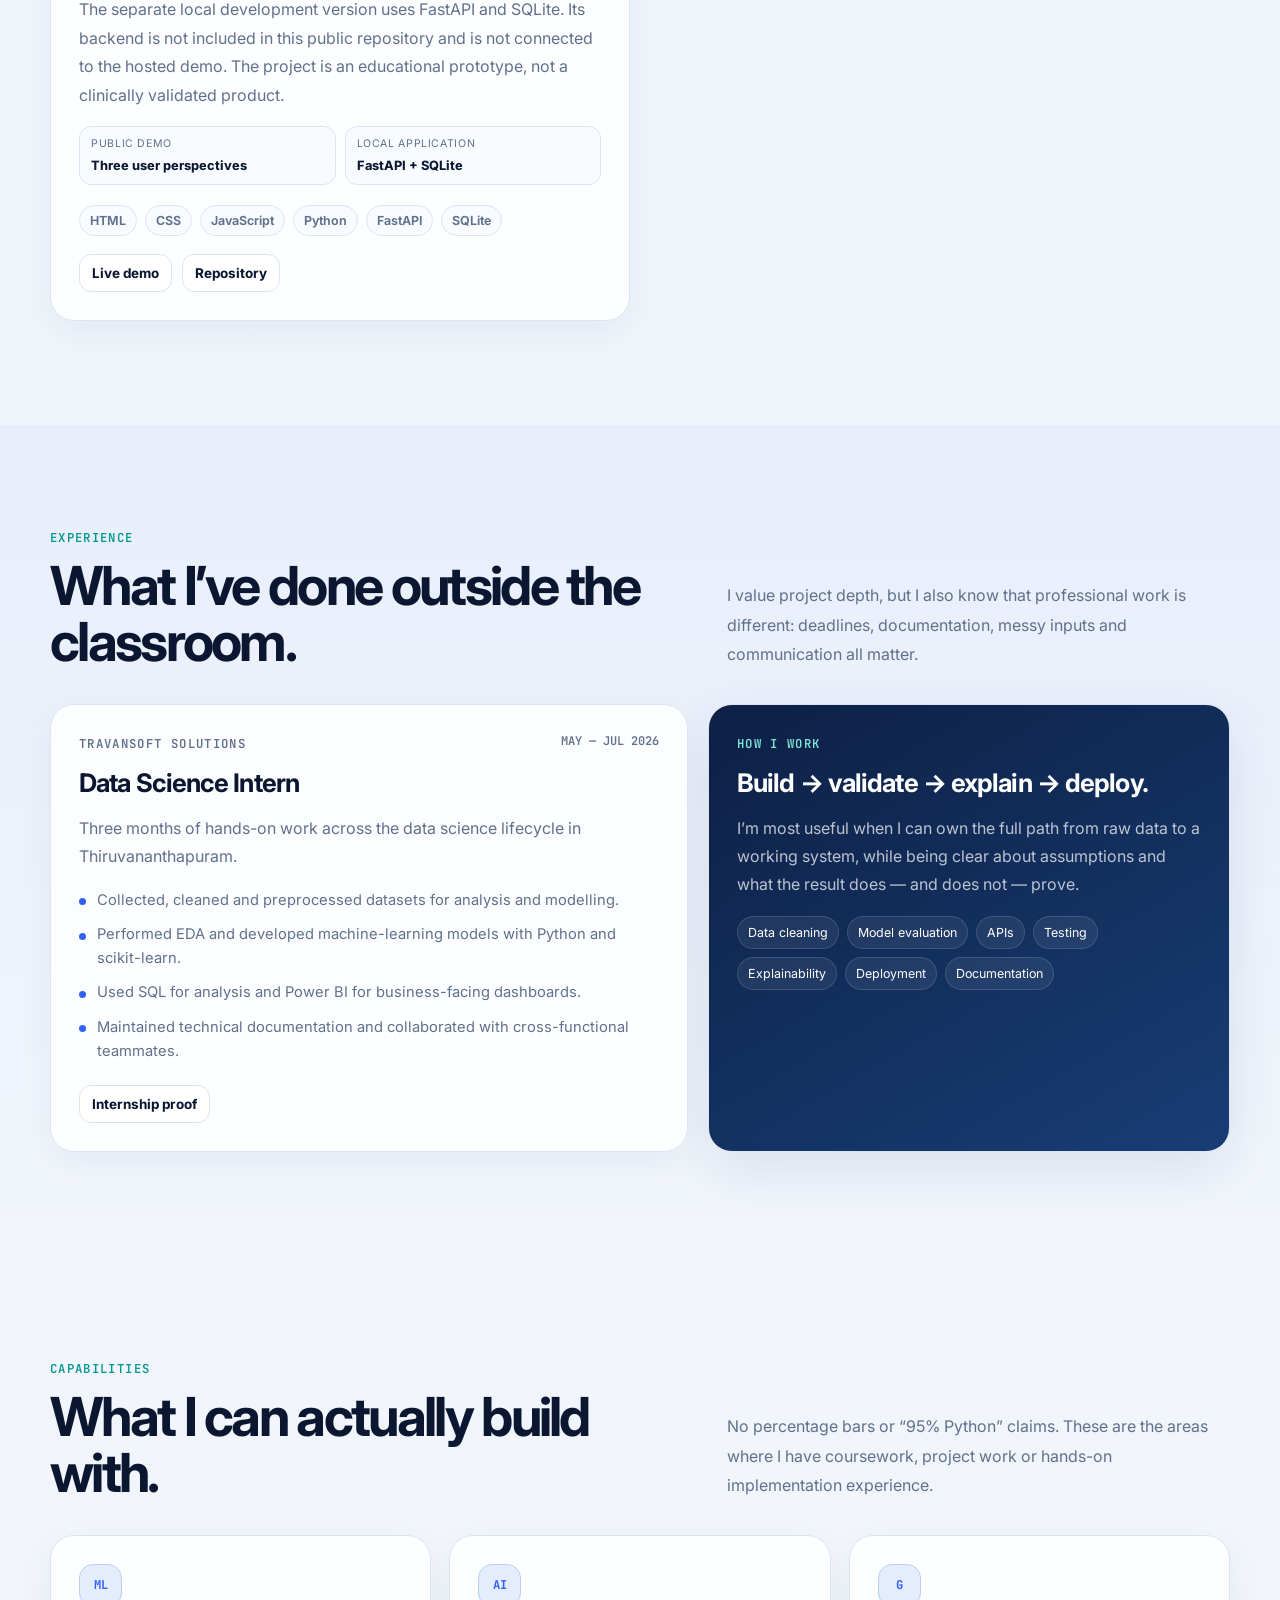
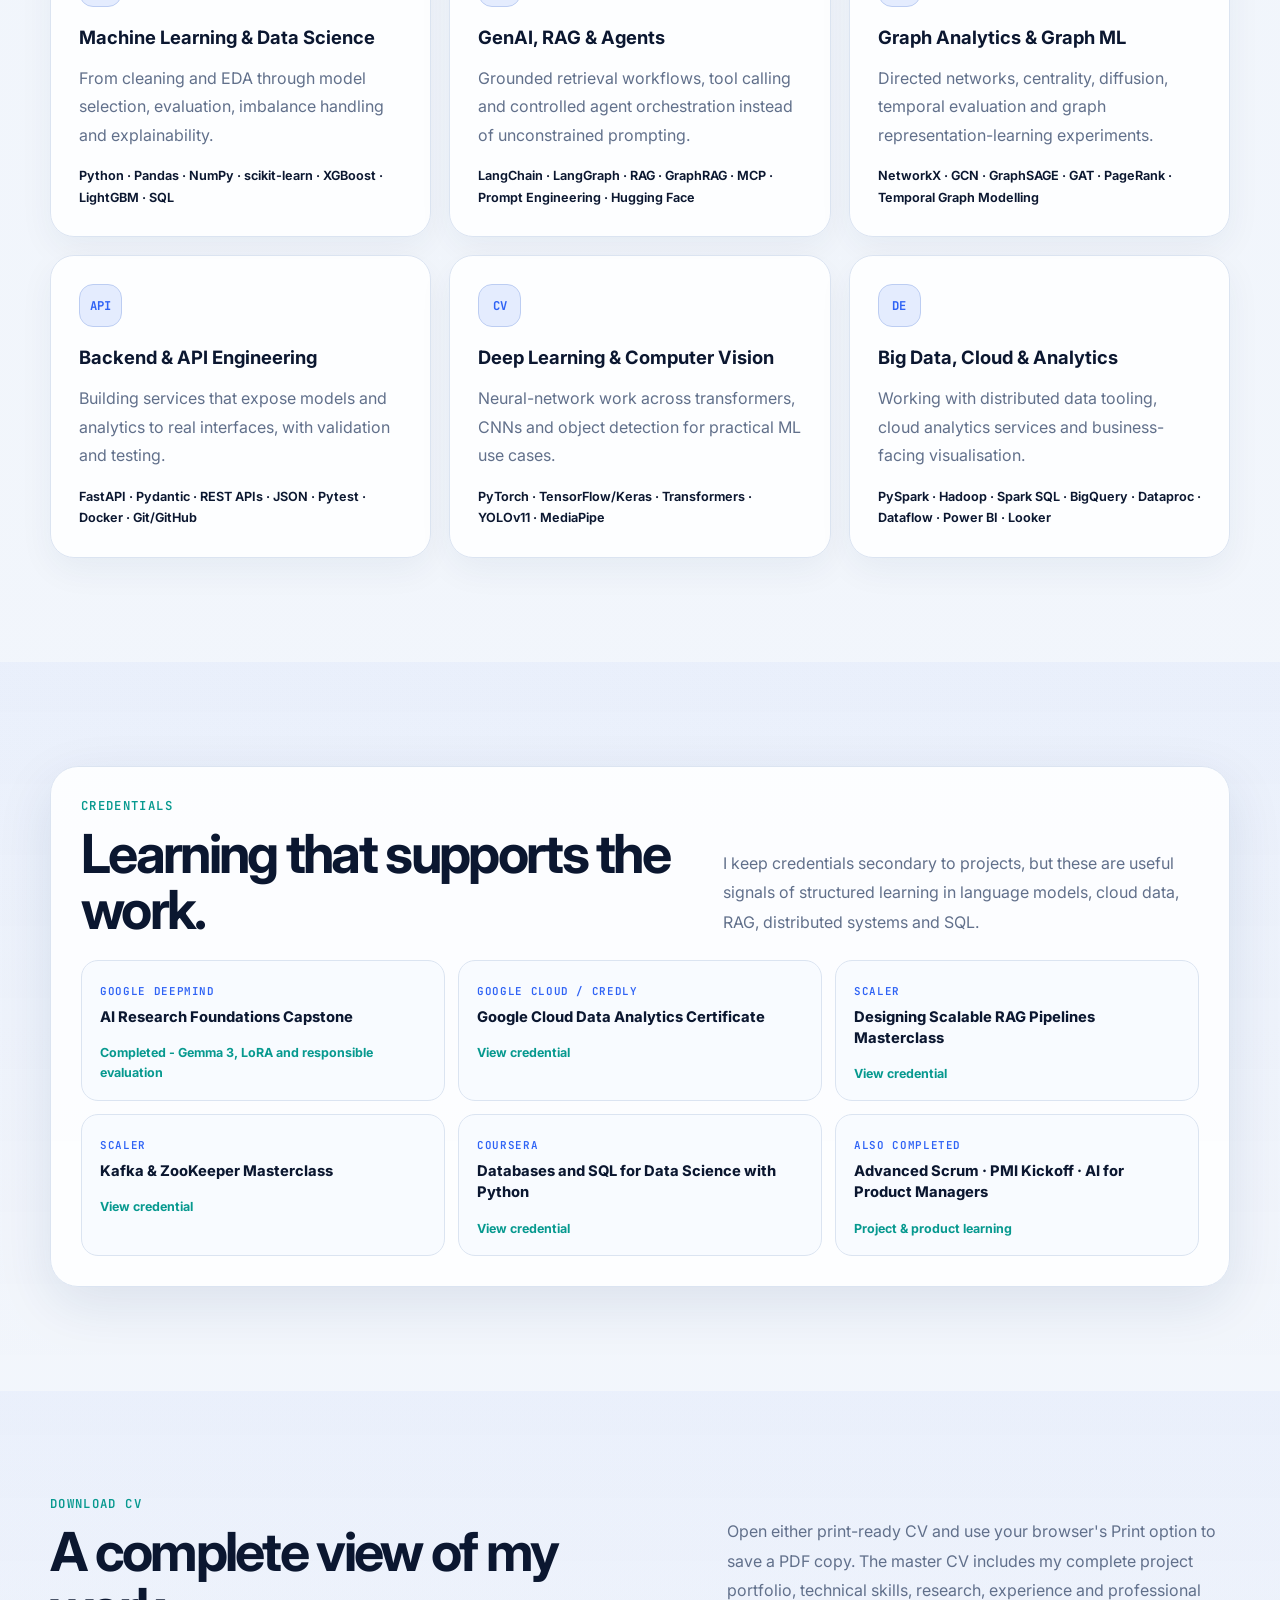
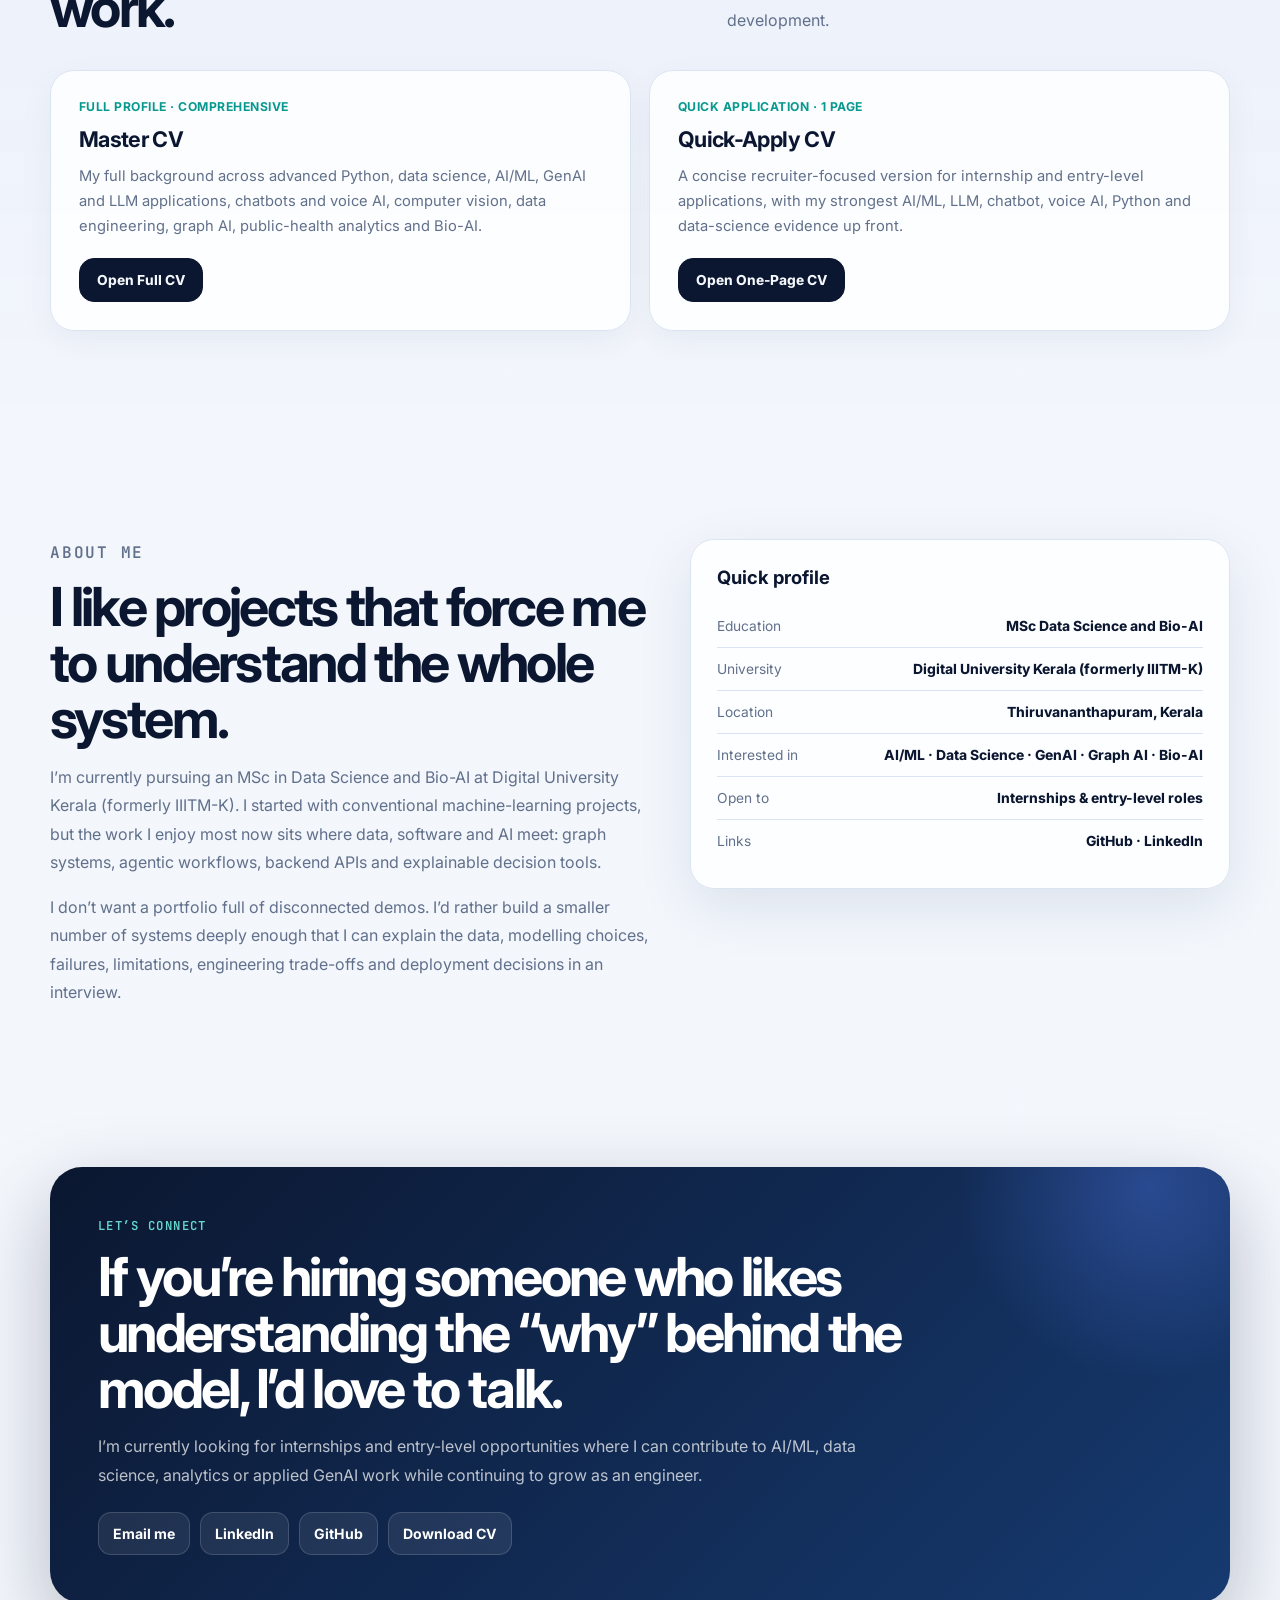
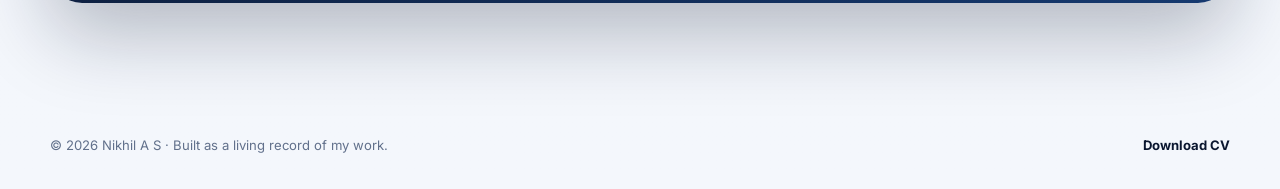
==== commit 7b190085: "Repair portfolio CV section with print-ready links" ====
--- a/index.html
+++ b/index.html
@@ -568,25 +568,23 @@
   <div class="container">
     <div class="section-head reveal">
       <div><p class="kicker">Download CV</p><h2>A complete view of my work.</h2></div>
-      <p class="section-copy">Choose the detailed master CV for my full project portfolio, technical skills and research, or the one-page version for quick applications.</p>
+      <p class="section-copy">Open either print-ready CV and use your browser's Print option to save a PDF copy. The master CV includes my complete project portfolio, technical skills, research, experience and professional development.</p>
     </div>
     <div class="cv-download-grid">
       <article class="cv-download-card reveal">
-        <span class="cv-download-meta">Full profile · 2 pages</span>
+        <span class="cv-download-meta">Full profile · comprehensive</span>
         <h3>Master CV</h3>
-        <p>My complete background across applied data science, advanced Python, AI/ML, GenAI and LLM applications, voice/chatbot systems, computer vision, data engineering, graph AI and Bio-AI. Includes selected projects, additional applied work, experience and professional development.</p>
+        <p>My full background across advanced Python, data science, AI/ML, GenAI and LLM applications, chatbots and voice AI, computer vision, data engineering, graph AI, public-health analytics and Bio-AI.</p>
         <div class="cv-download-actions">
-          <a class="btn btn-primary" href="downloads/Nikhil_AS_Master_CV_2026.pdf" download>Download Full CV (PDF)</a>
-          <a class="btn btn-secondary" href="resume.html">View online CV</a>
+          <a class="btn btn-primary" href="resume.html" target="_blank" rel="noopener">Open Full CV</a>
         </div>
       </article>
       <article class="cv-download-card reveal">
         <span class="cv-download-meta">Quick application · 1 page</span>
         <h3>Quick-Apply CV</h3>
-        <p>A concise version for internship and entry-level applications, with the strongest AI/ML, LLM, chatbot, voice AI, Python and data-science evidence up front.</p>
+        <p>A concise recruiter-focused version for internship and entry-level applications, with my strongest AI/ML, LLM, chatbot, voice AI, Python and data-science evidence up front.</p>
         <div class="cv-download-actions">
-          <a class="btn btn-primary" href="downloads/Nikhil_AS_Quick_Apply_CV_2026.pdf" download>Download One-Page CV</a>
-          <a class="btn btn-secondary" href="resume.html">View profile</a>
+          <a class="btn btn-primary" href="quick-apply-cv.html" target="_blank" rel="noopener">Open One-Page CV</a>
         </div>
       </article>
     </div>
